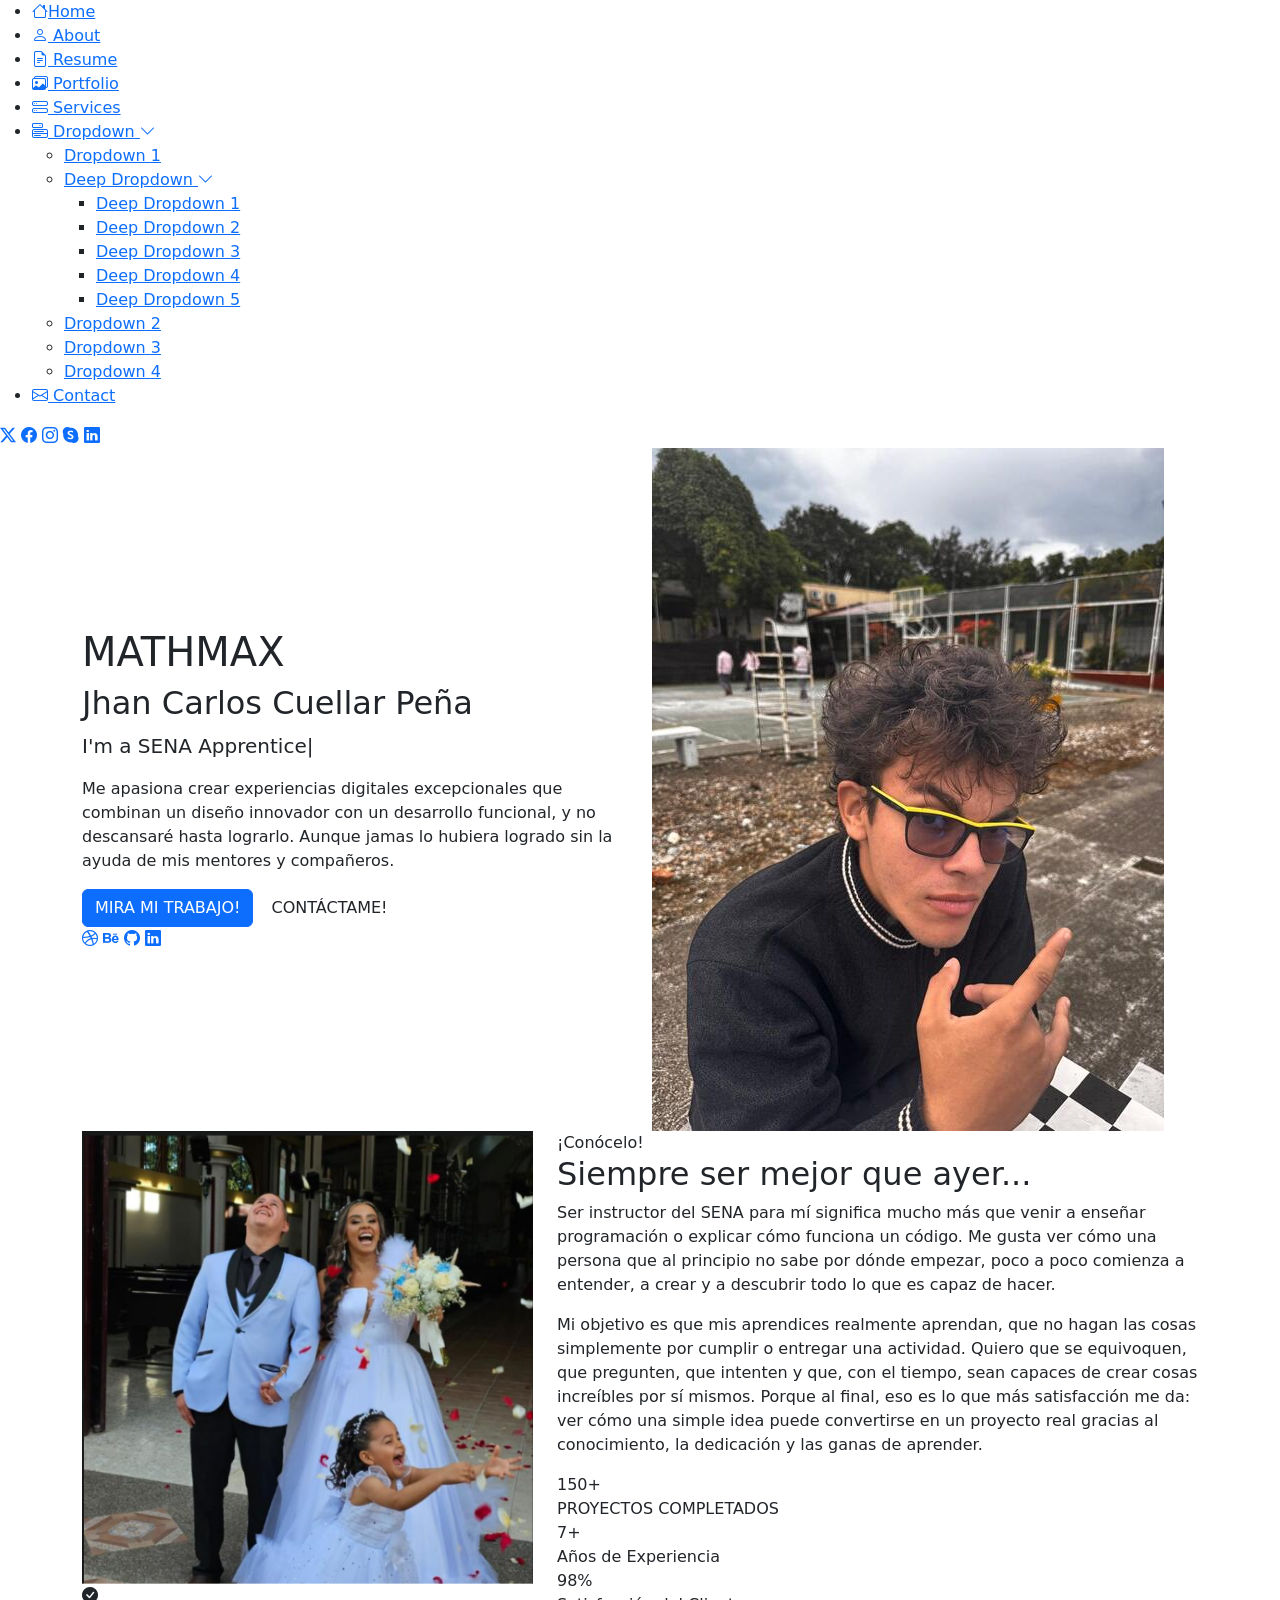
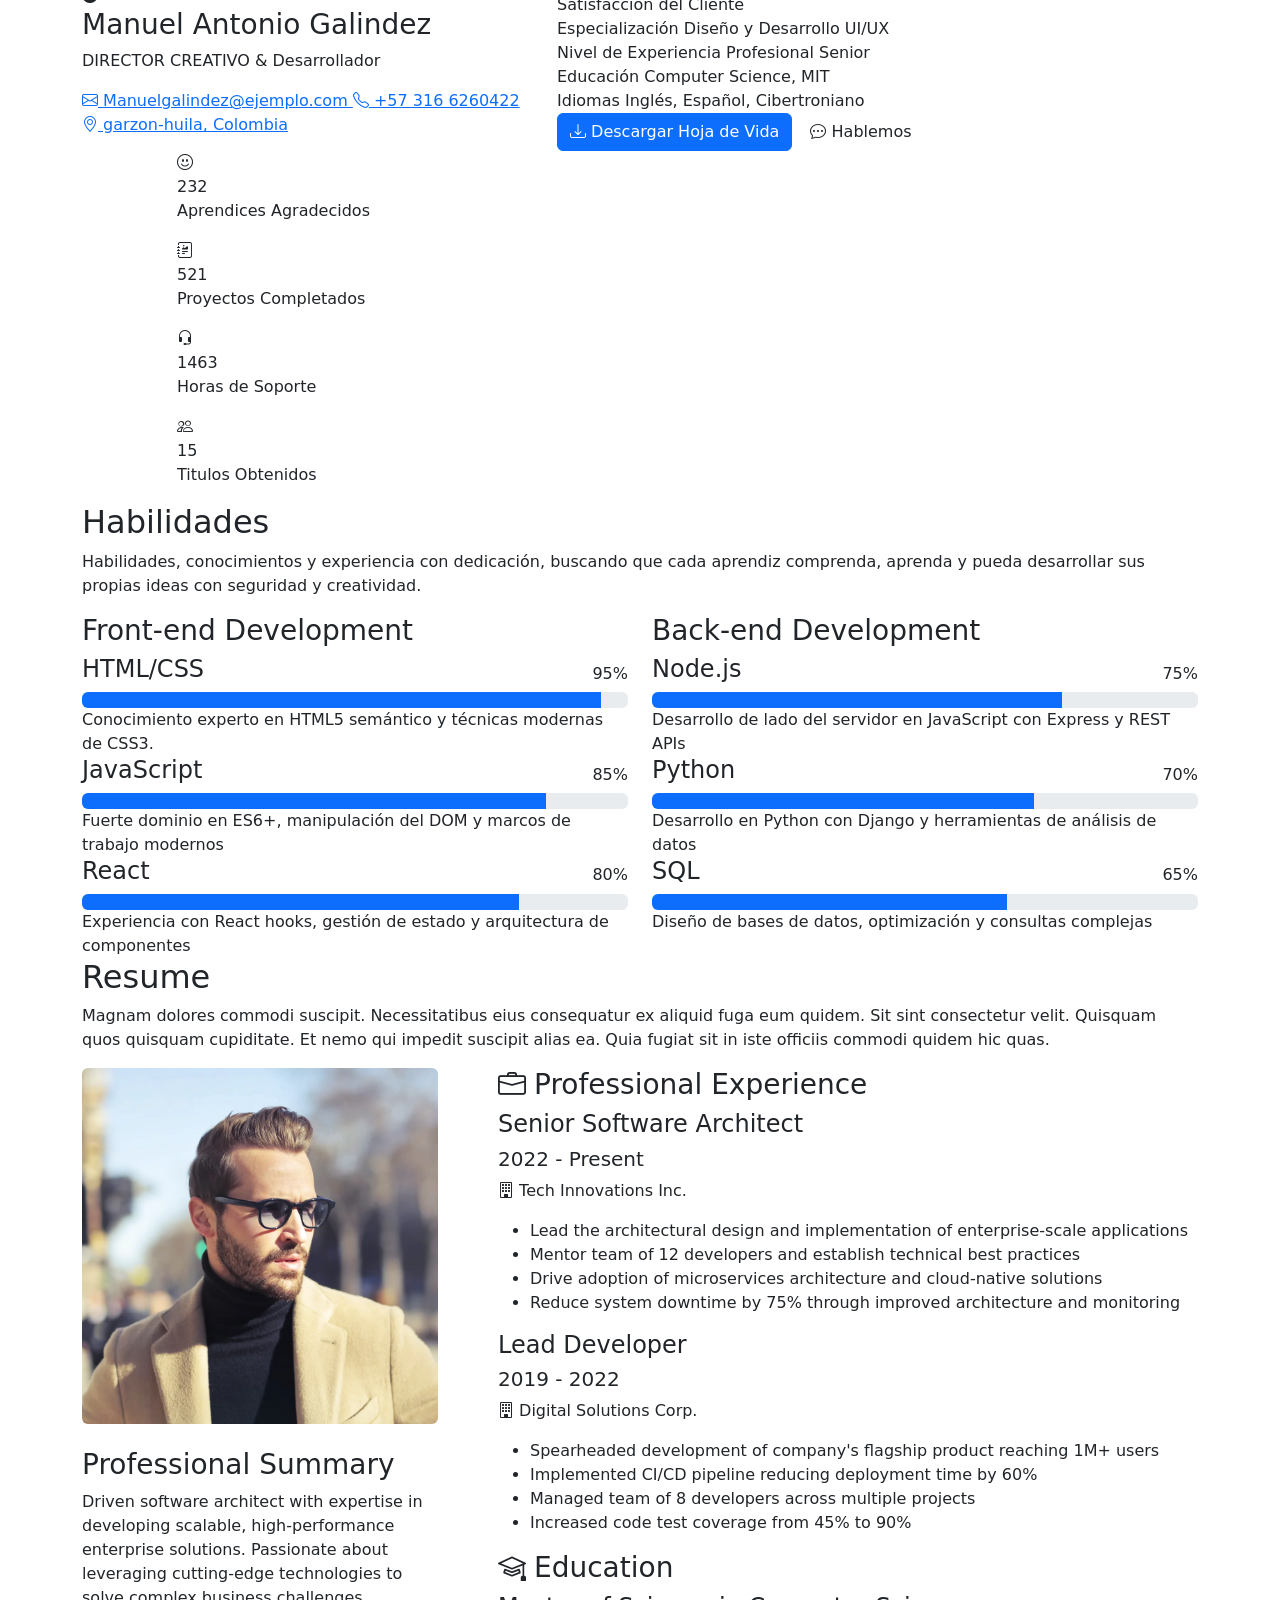
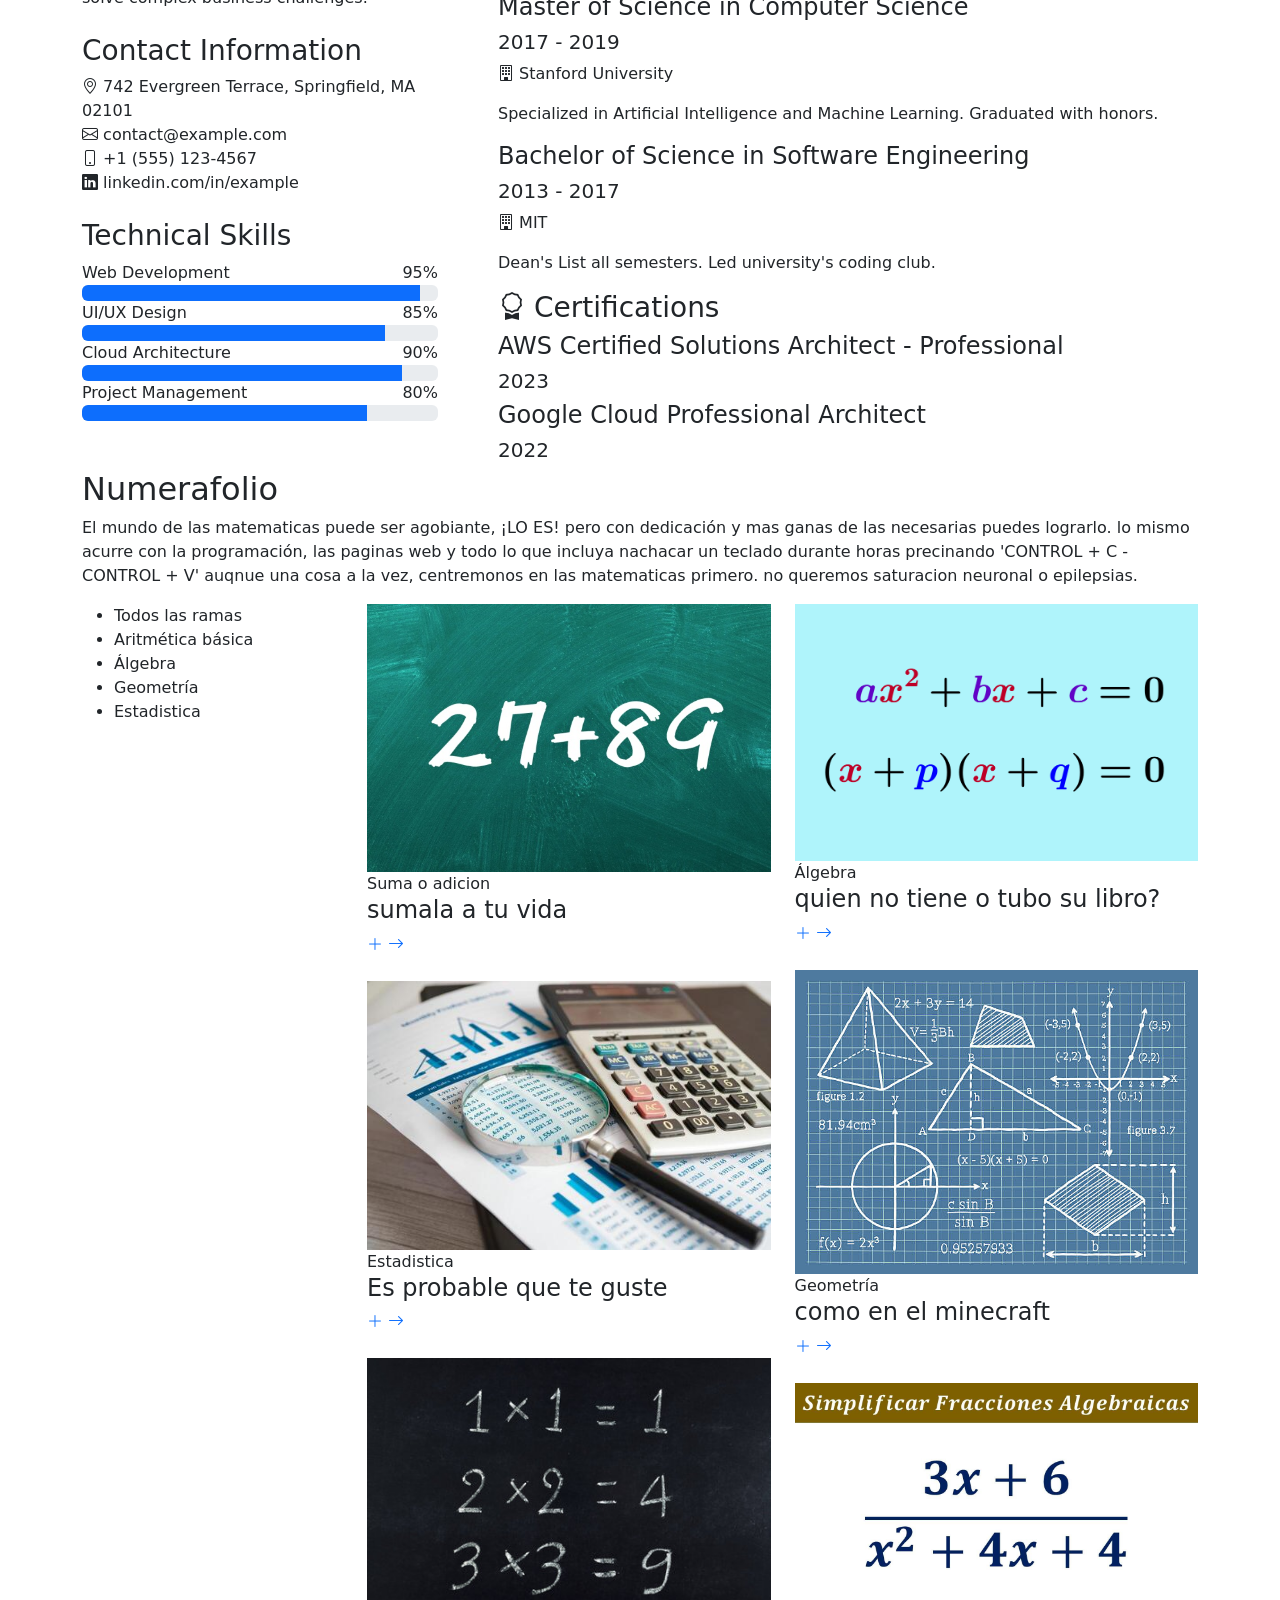
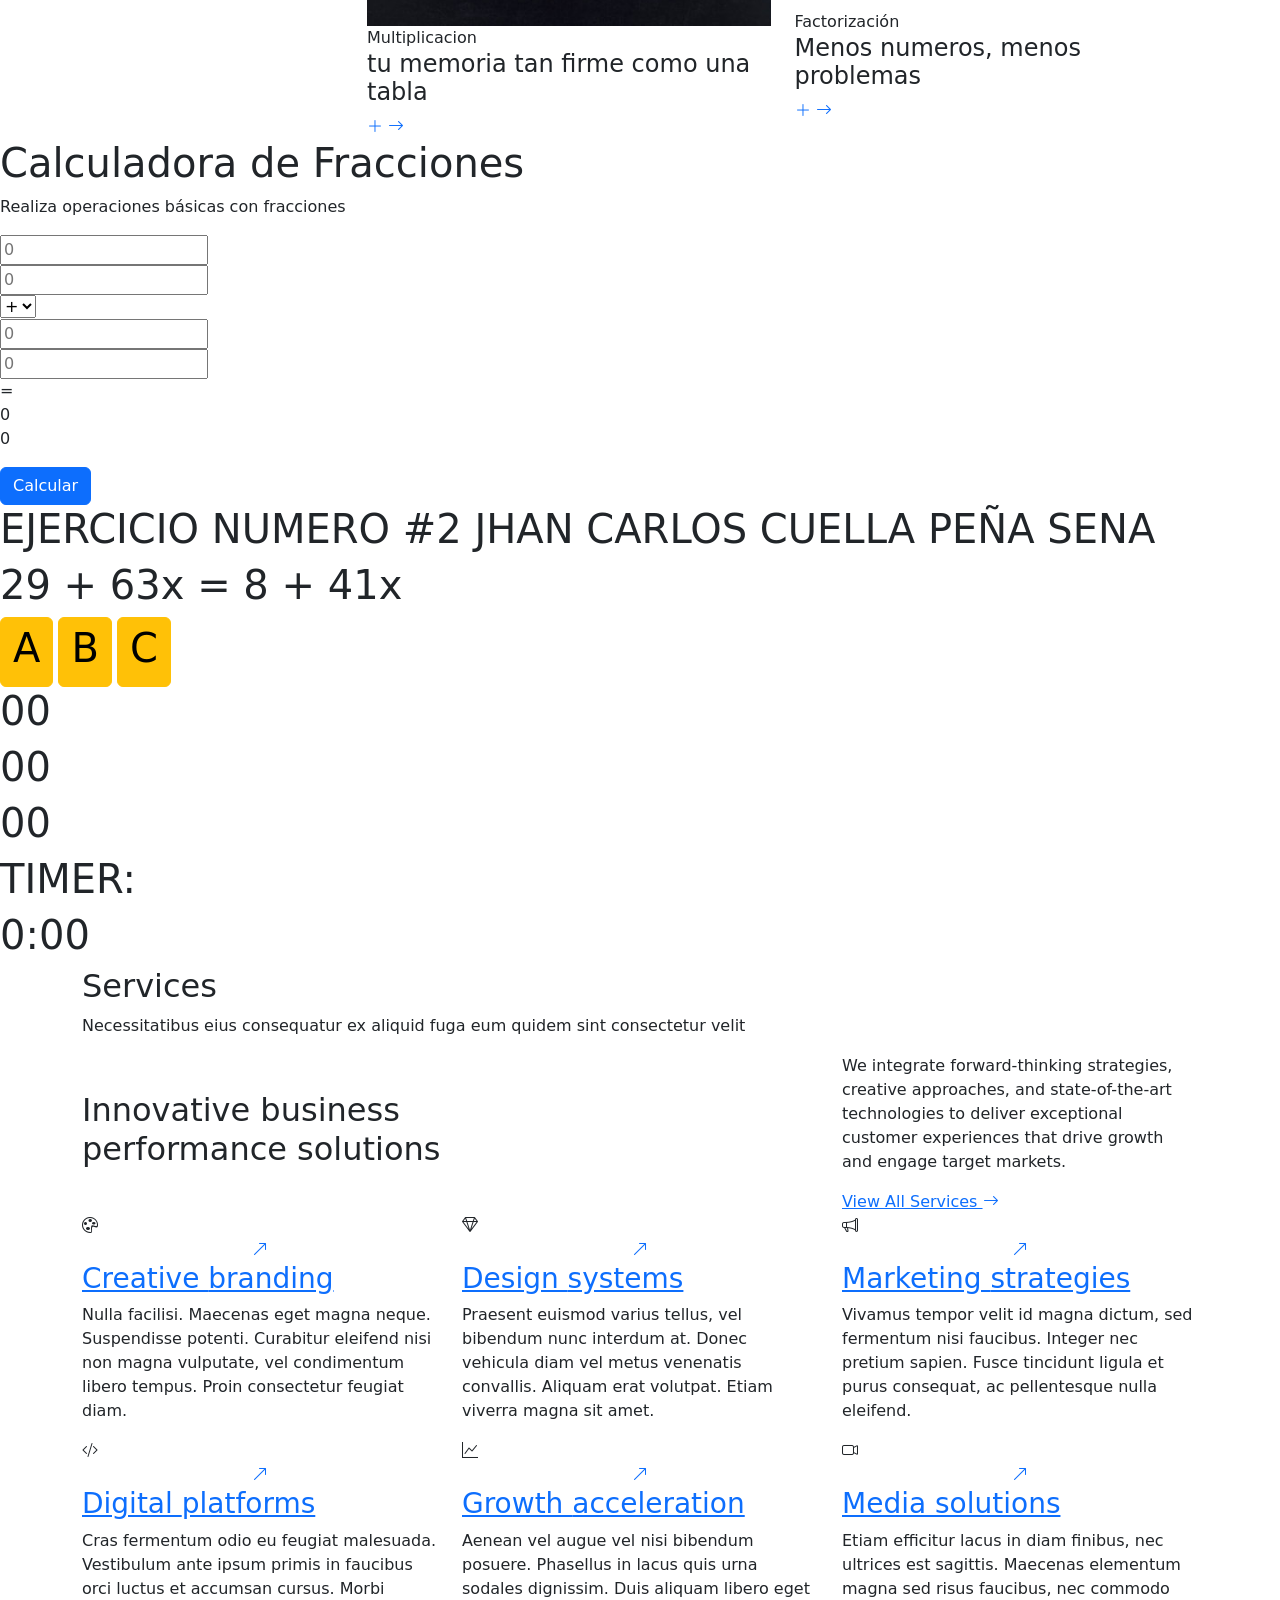
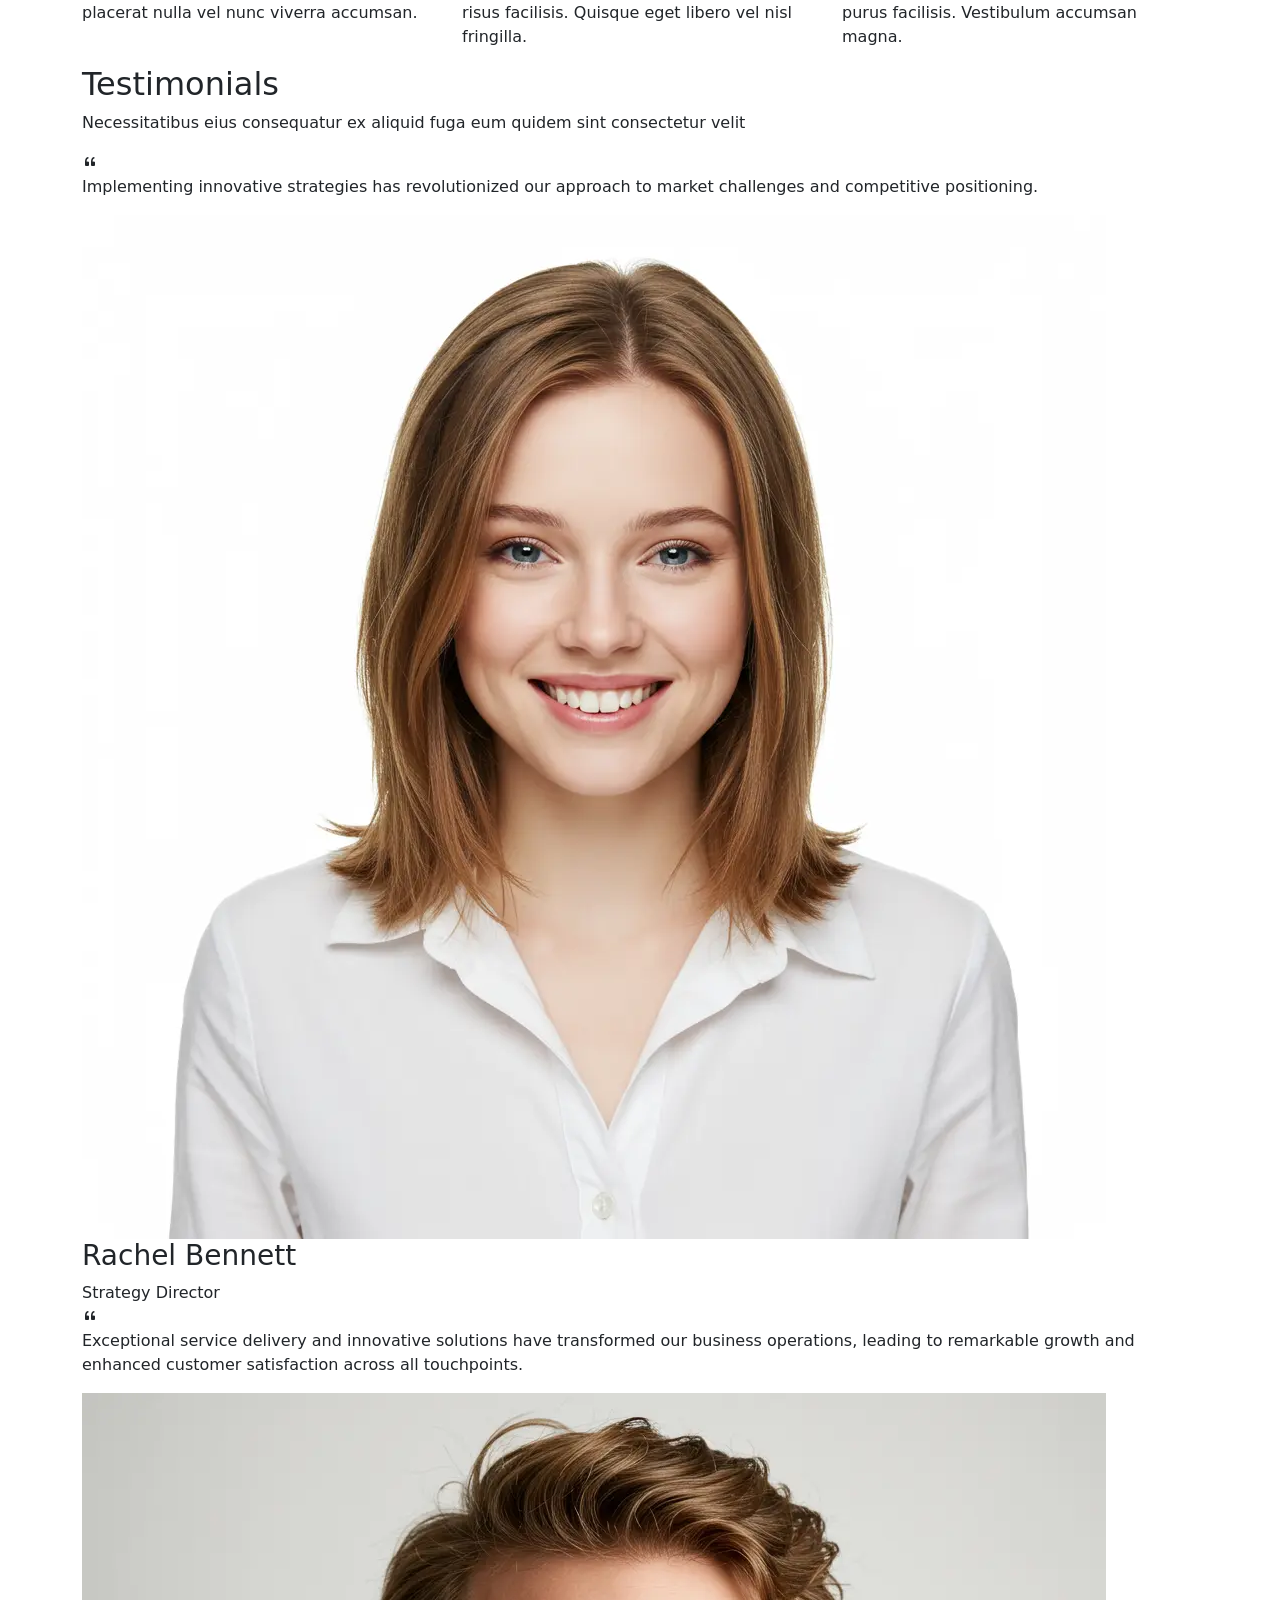
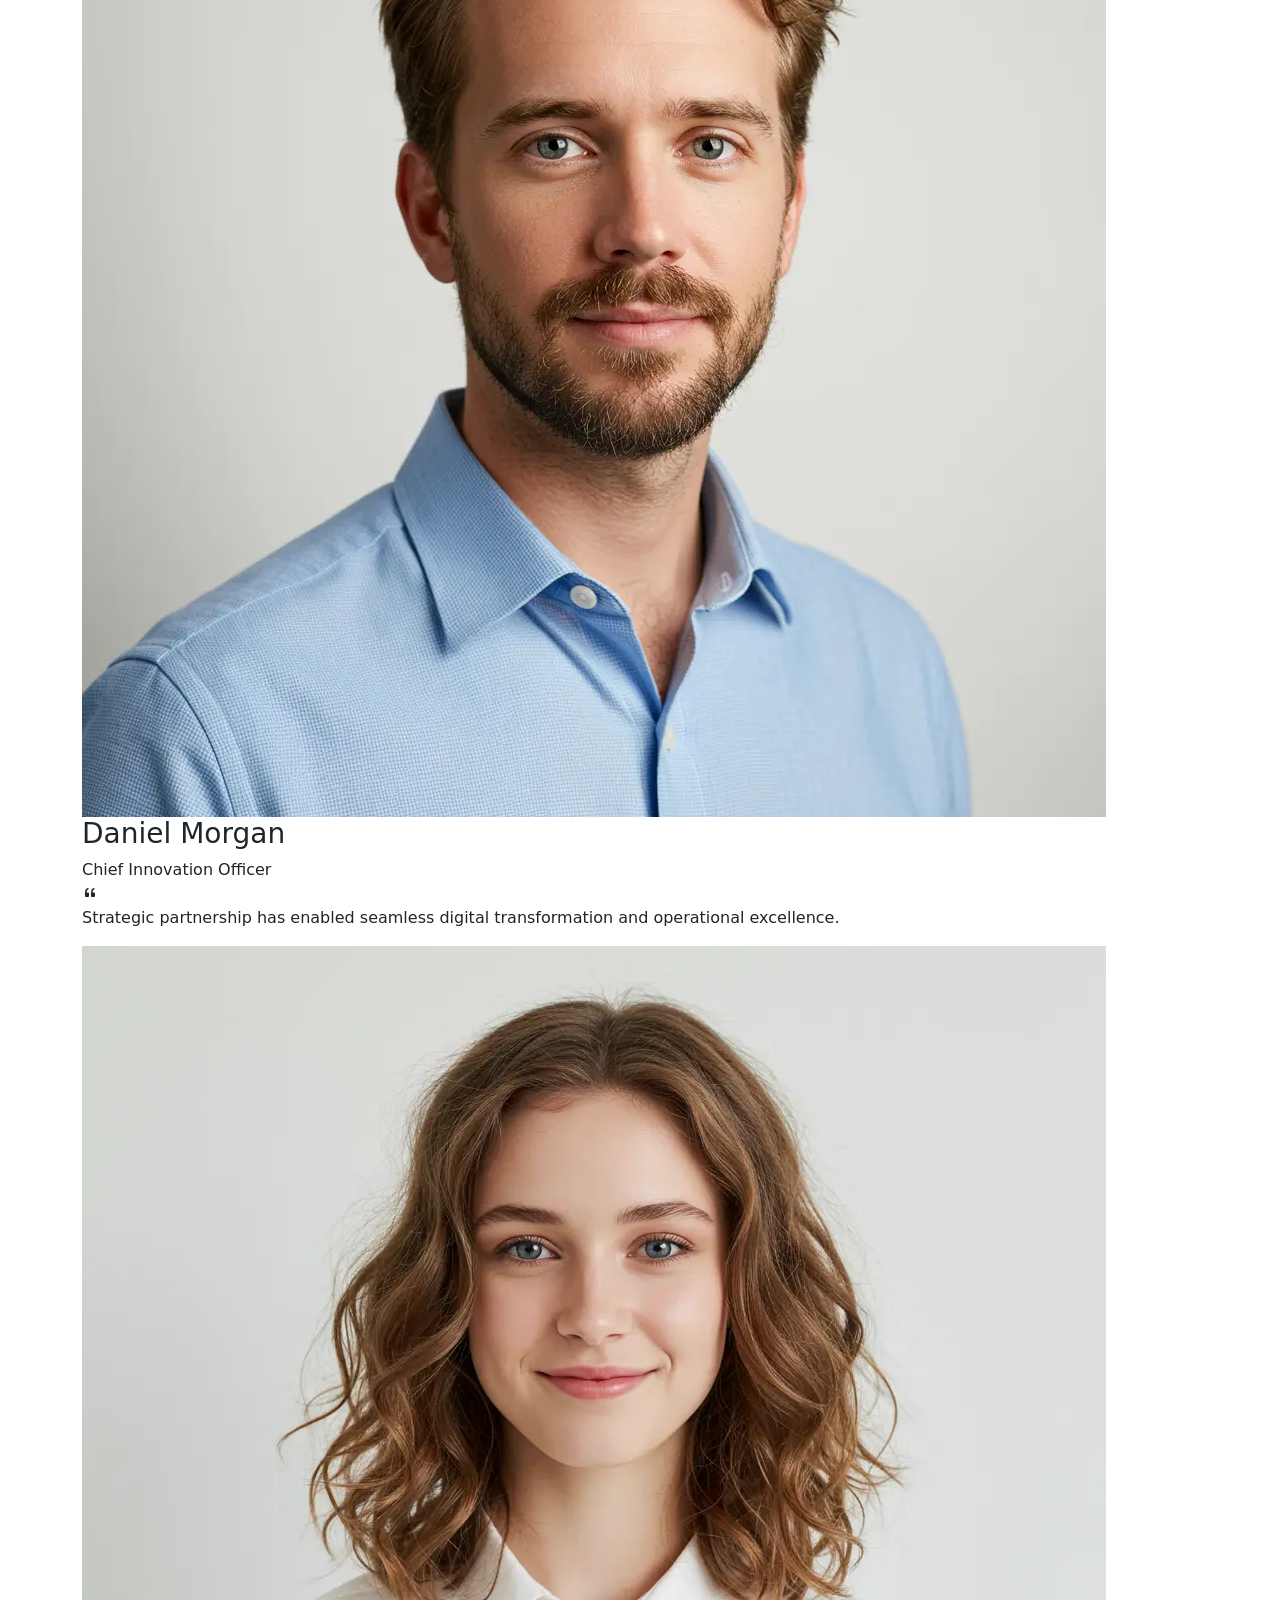
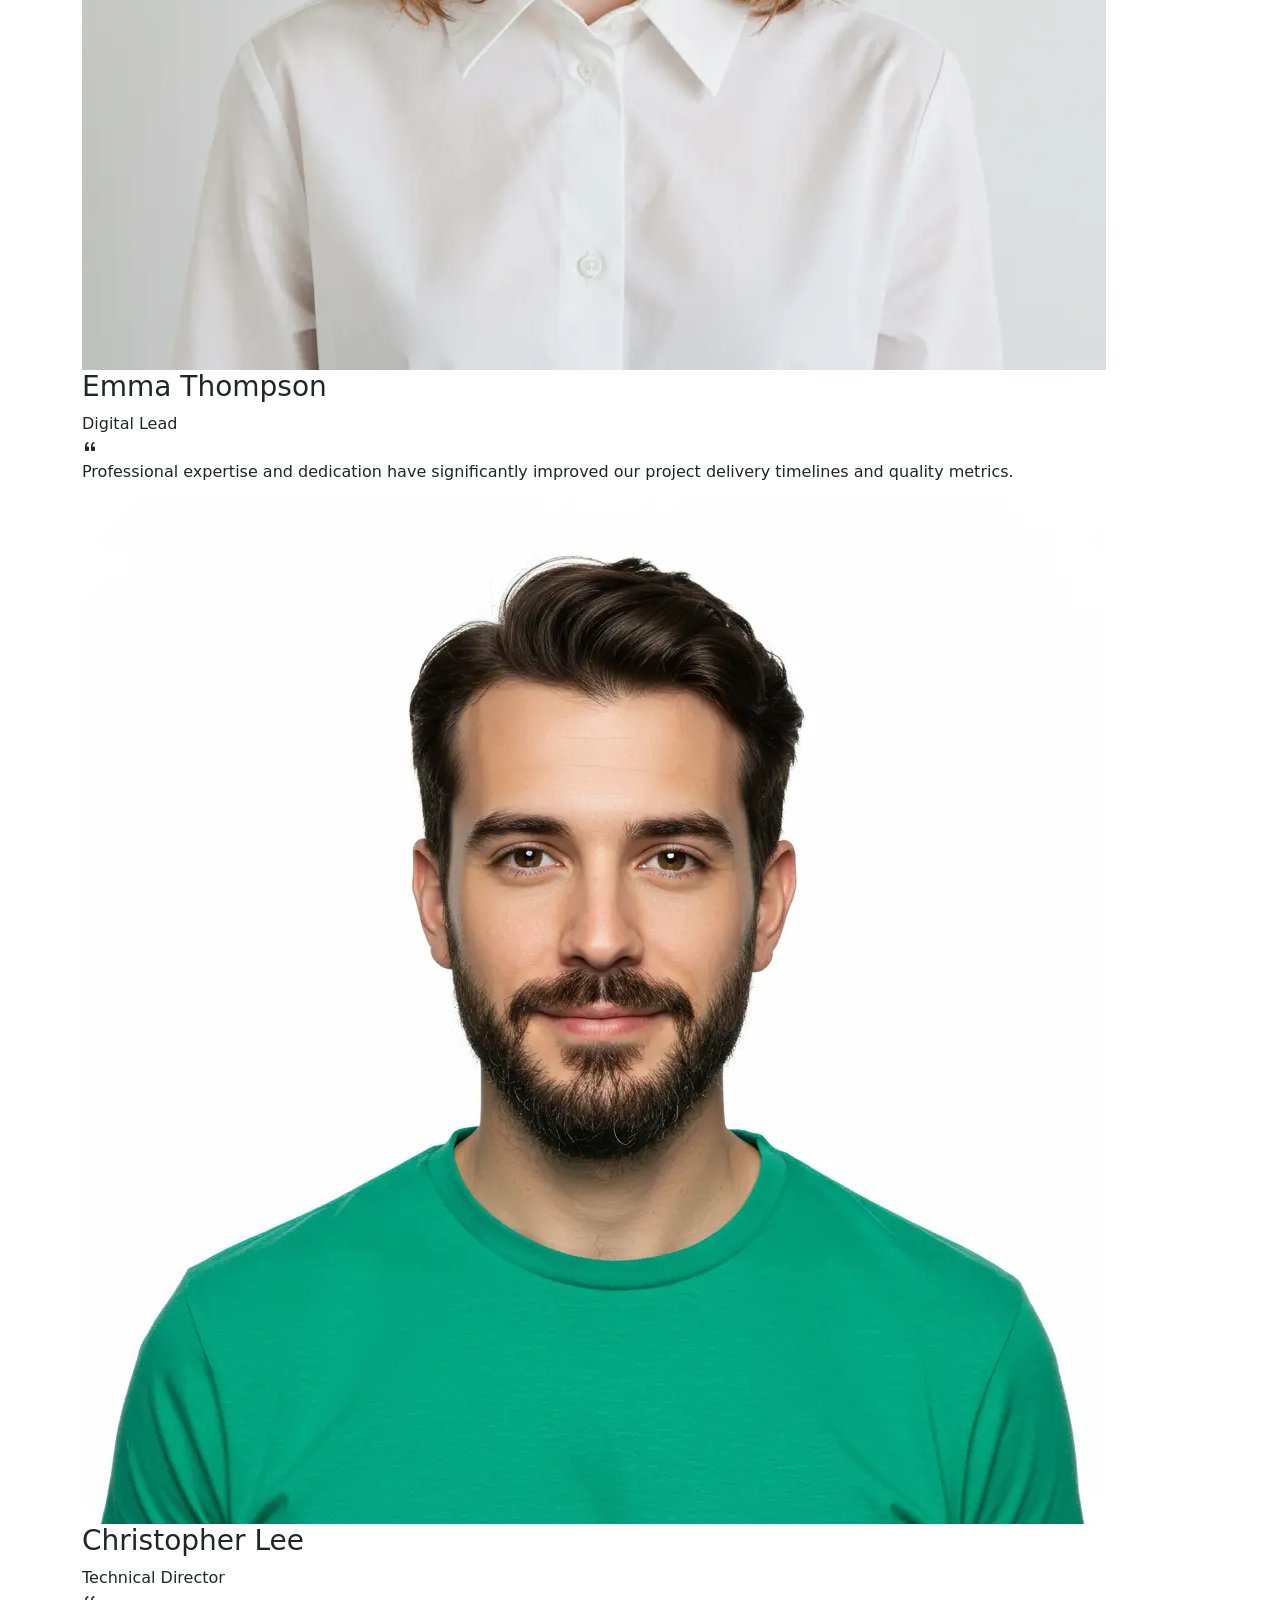
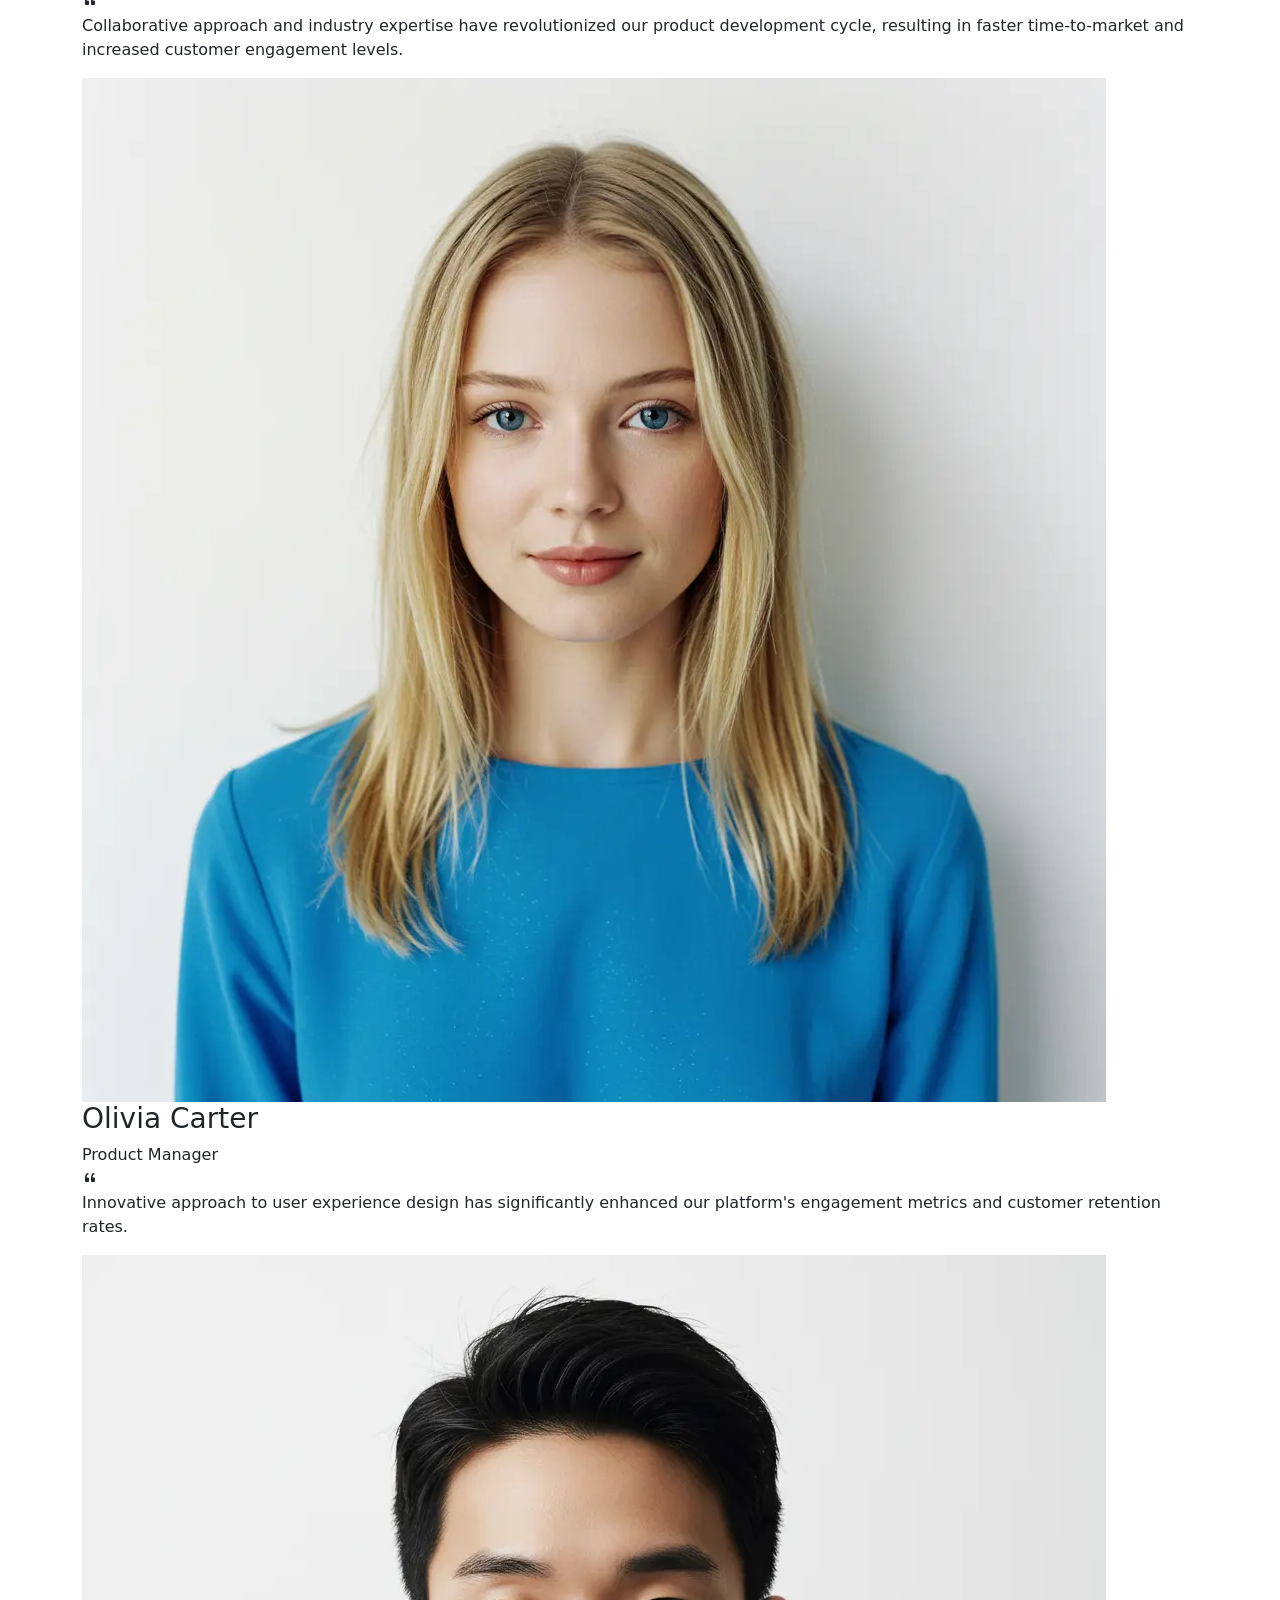
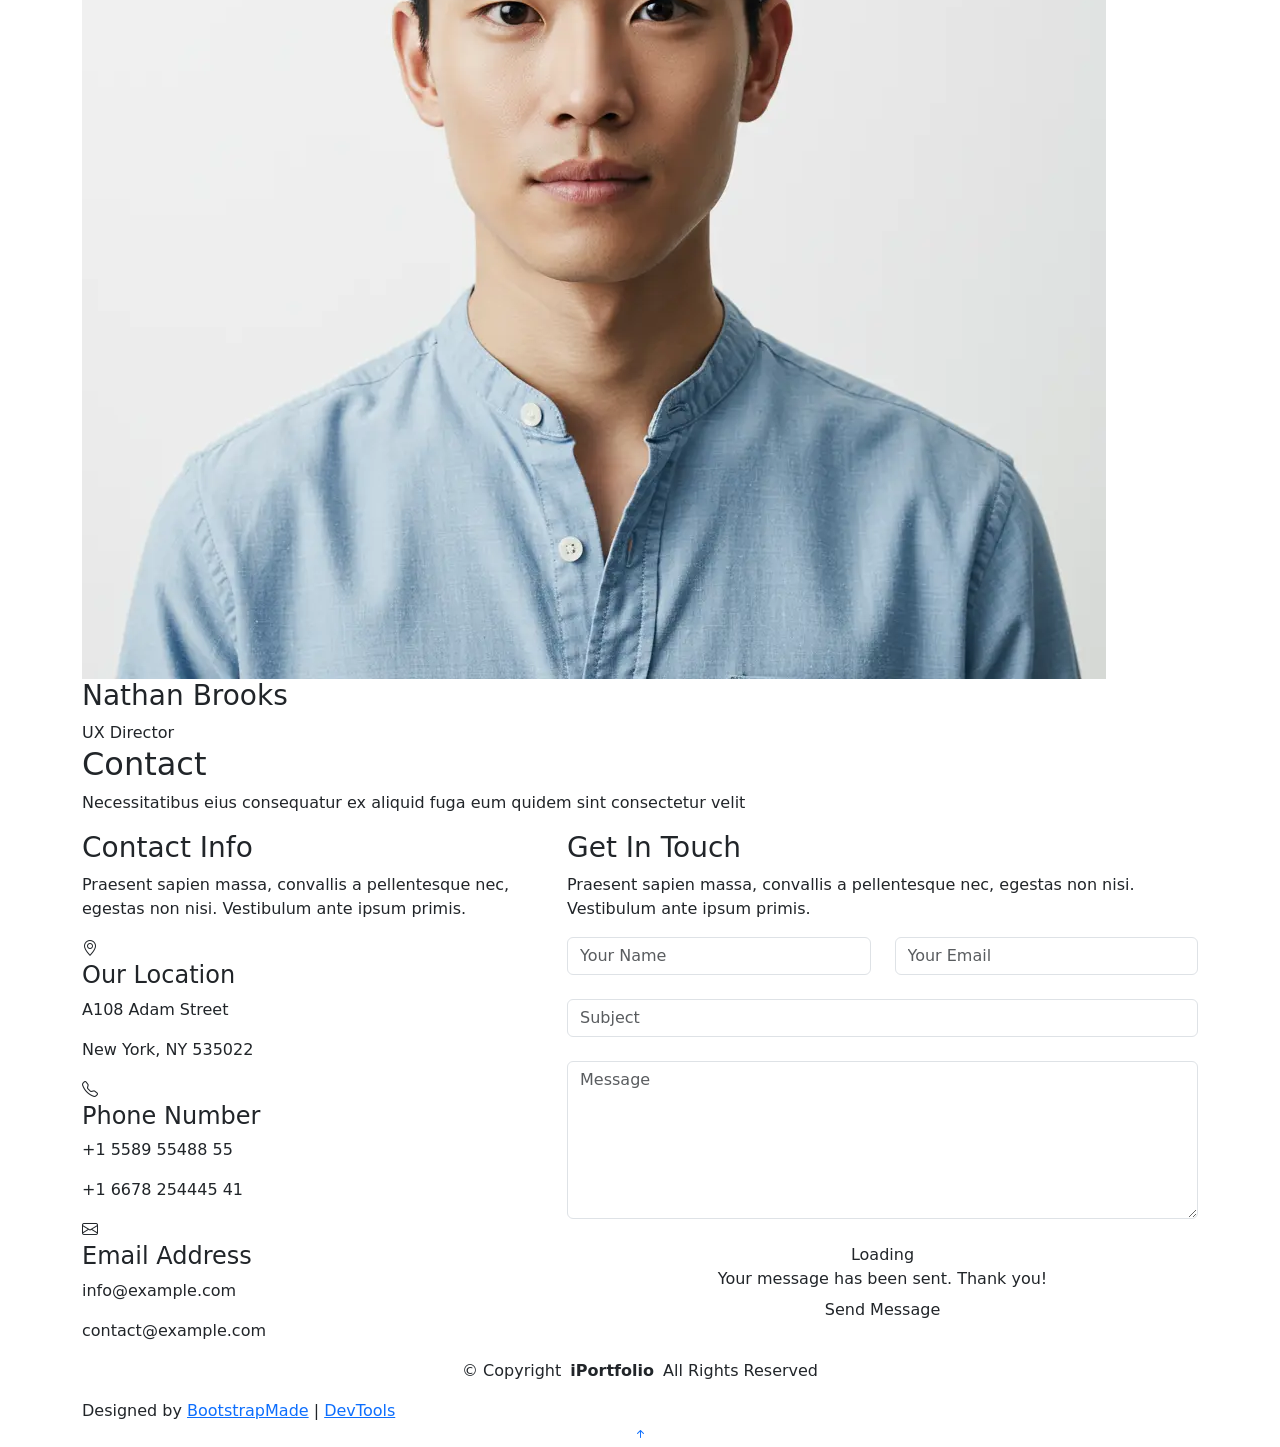
==== SnapFolio/index.html @ 12ef3747 "anexos mat-1 and mat-2" ====
<!DOCTYPE html>
<html lang="en">

<head>
  <meta charset="utf-8">
  <meta content="width=device-width, initial-scale=1.0" name="viewport">
  <title>Index - SnapFolio Bootstrap Template</title>
  <meta name="description" content="">
  <meta name="keywords" content="">

  <!-- Favicons -->
  <link href="assets/img/favicon.png" rel="icon">
  <link href="assets/img/apple-touch-icon.png" rel="apple-touch-icon">

  <!-- Fonts -->
  <link href="https://fonts.googleapis.com" rel="preconnect">
  <link href="https://fonts.gstatic.com" rel="preconnect" crossorigin>
  <link
    href="https://fonts.googleapis.com/css2?family=Roboto:ital,wght@0,100;0,300;0,400;0,500;0,700;0,900;1,100;1,300;1,400;1,500;1,700;1,900&family=Ubuntu:ital,wght@0,300;0,400;0,500;0,700;1,300;1,400;1,500;1,700&family=Nunito:ital,wght@0,200;0,300;0,400;0,500;0,600;0,700;0,800;0,900;1,200;1,300;1,400;1,500;1,600;1,700;1,800;1,900&display=swap"
    rel="stylesheet">

  <!-- Vendor CSS Files -->
  <link href="assets/vendor/bootstrap/css/bootstrap.min.css" rel="stylesheet">
  <link href="assets/vendor/bootstrap-icons/bootstrap-icons.css" rel="stylesheet">
  <link href="assets/vendor/aos/aos.css" rel="stylesheet">
  <link href="assets/vendor/glightbox/css/glightbox.min.css" rel="stylesheet">
  <link href="assets/vendor/swiper/swiper-bundle.min.css" rel="stylesheet">

  <!-- Main CSS File -->
  <link href="assets/css/main.css" rel="stylesheet">

  <!-- =======================================================
  * Template Name: SnapFolio
  * Template URL: https://bootstrapmade.com/snapfolio-bootstrap-portfolio-template/
  * Updated: Jul 21 2025 with Bootstrap v5.3.7
  * Author: BootstrapMade.com
  * License: https://bootstrapmade.com/license/
  ======================================================== -->
</head>

<body class="index-page">

  <header id="header" class="header dark-background d-flex flex-column justify-content-center">
    <i class="header-toggle d-xl-none bi bi-list"></i>

    <div class="header-container d-flex flex-column align-items-start">
      <nav id="navmenu" class="navmenu">
        <ul>
          <li><a href="#hero" class="active"><i class="bi bi-house navicon"></i>Home</a></li>
          <li><a href="#about"><i class="bi bi-person navicon"></i> About</a></li>
          <li><a href="#resume"><i class="bi bi-file-earmark-text navicon"></i> Resume</a></li>
          <li><a href="#portfolio"><i class="bi bi-images navicon"></i> Portfolio</a></li>
          <li><a href="#services"><i class="bi bi-hdd-stack navicon"></i> Services</a></li>
          <li class="dropdown"><a href="#"><i class="bi bi-menu-button navicon"></i> <span>Dropdown</span> <i
                class="bi bi-chevron-down toggle-dropdown"></i></a>
            <ul>
              <li><a href="#">Dropdown 1</a></li>
              <li class="dropdown"><a href="#"><span>Deep Dropdown</span> <i
                    class="bi bi-chevron-down toggle-dropdown"></i></a>
                <ul>
                  <li><a href="#">Deep Dropdown 1</a></li>
                  <li><a href="#">Deep Dropdown 2</a></li>
                  <li><a href="#">Deep Dropdown 3</a></li>
                  <li><a href="#">Deep Dropdown 4</a></li>
                  <li><a href="#">Deep Dropdown 5</a></li>
                </ul>
              </li>
              <li><a href="#">Dropdown 2</a></li>
              <li><a href="#">Dropdown 3</a></li>
              <li><a href="#">Dropdown 4</a></li>
            </ul>
          </li>
          <li><a href="#contact"><i class="bi bi-envelope navicon"></i> Contact</a></li>
        </ul>
      </nav>

      <div class="social-links text-center">
        <a href="#" class="twitter"><i class="bi bi-twitter-x"></i></a>
        <a href="#" class="facebook"><i class="bi bi-facebook"></i></a>
        <a href="#" class="instagram"><i class="bi bi-instagram"></i></a>
        <a href="#" class="google-plus"><i class="bi bi-skype"></i></a>
        <a href="#" class="linkedin"><i class="bi bi-linkedin"></i></a>
      </div>

    </div>

  </header>

  <main class="main">

    <!-- Hero Section -->
    <section id="hero" class="hero section">

      <div class="background-elements">
        <div class="bg-circle circle-1"></div>
        <div class="bg-circle circle-2"></div>
      </div>

      <div class="hero-content">

        <div class="container">
          <div class="row align-items-center">

            <div class="col-lg-6" data-aos="fade-right" data-aos-delay="100">
              <div class="hero-text">
                <h1>MATH<span class="accent-text">MAX</span></h1>
                <h2>Jhan Carlos Cuellar Peña</h2>
                <p class="lead">I'm a <span class="typed" data-typed-items="SENA Apprentice, Junior Developer"></span>
                </p>
                <p class="description">Me apasiona crear experiencias digitales excepcionales que combinan un diseño
                  innovador con un desarrollo funcional, y no descansaré hasta lograrlo. Aunque jamas lo hubiera logrado
                  sin la ayuda de mis mentores y compañeros.</p>

                <div class="hero-actions">
                  <a href="#portfolio" class="btn btn-primary">MIRA MI TRABAJO!</a>
                  <a href="#contact" class="btn btn-outline">CONTÁCTAME!</a>
                </div>

                <div class="social-links">
                  <a href="#"><i class="bi bi-dribbble"></i></a>
                  <a href="#"><i class="bi bi-behance"></i></a>
                  <a href="#"><i class="bi bi-github"></i></a>
                  <a href="#"><i class="bi bi-linkedin"></i></a>
                </div>
              </div>
            </div>

            <div class="col-lg-6" data-aos="fade-left" data-aos-delay="200">
              <div class="hero-visual">
                <div class="profile-container">
                  <div class="profile-background"></div>
                  <img src="assets/img/profile/profile-2.jpeg" alt="Jhan Carlos Cuellar Peña" class="profile-image">
                </div>
              </div>
            </div>

          </div>
        </div>
      </div>

    </section><!-- /Hero Section -->

    <!-- About Section -->
    <section id="about" class="about section">

      <div class="container" data-aos="fade-up" data-aos-delay="100">

        <div class="row">
          <div class="col-lg-5" data-aos="zoom-in" data-aos-delay="200">
            <div class="profile-card">
              <div class="profile-header">
                <div class="profile-image">
                  <img src="assets/img/profile/profile-square-3.png" alt="Profile Image" class="img-fluid">
                </div>
                <div class="profile-badge">
                  <i class="bi bi-check-circle-fill"></i>
                </div>
              </div>

              <div class="profile-content">
                <h3>Manuel Antonio Galindez </h3>
                <p class="profession">DIRECTOR CREATIVO &amp; Desarrollador</p>

                <div class="contact-links">
                  <a href="mailto:marcus@example.com" class="contact-item">
                    <i class="bi bi-envelope"></i>
                    Manuelgalindez@ejemplo.com
                  </a>
                  <a href="tel:+15551234567" class="contact-item">
                    <i class="bi bi-telephone"></i>
                    +57 316 6260422
                  </a>
                  <a href="#" class="contact-item">
                    <i class="bi bi-geo-alt"></i>
                    garzon-huila, Colombia
                  </a>
                </div>
              </div>
            </div>
          </div>

          <div class="col-lg-7" data-aos="fade-left" data-aos-delay="300">
            <div class="about-content">
              <div class="section-header">
                <span class="badge-text">¡Conócelo!</span>
                <h2>Siempre ser mejor que ayer...</h2>
              </div>

              <div class="description">
                <p>Ser instructor del SENA para mí significa mucho más que venir a enseñar programación o explicar cómo
                  funciona un código. Me gusta ver cómo una persona que al principio no sabe por dónde empezar, poco a
                  poco comienza a entender, a crear y a descubrir todo lo que es capaz de hacer.</p>

                <p>Mi objetivo es que mis aprendices realmente aprendan, que no hagan las cosas simplemente por cumplir
                  o entregar una actividad. Quiero que se equivoquen, que pregunten, que intenten y que, con el tiempo,
                  sean capaces de crear cosas increíbles por sí mismos. Porque al final, eso es lo que más satisfacción
                  me da: ver cómo una simple idea puede convertirse en un proyecto real gracias al conocimiento, la
                  dedicación y las ganas de aprender.</p>
              </div>

              <div class="stats-grid">
                <div class="stat-item">
                  <div class="stat-number">150+</div>
                  <div class="stat-label">PROYECTOS COMPLETADOS</div>
                </div>
                <div class="stat-item">
                  <div class="stat-number">7+</div>
                  <div class="stat-label">Años de Experiencia</div>
                </div>
                <div class="stat-item">
                  <div class="stat-number">98%</div>
                  <div class="stat-label">Satisfacción del Cliente</div>
                </div>
              </div>

              <div class="details-grid">
                <div class="detail-row">
                  <div class="detail-item">
                    <span class="detail-label">Especialización</span>
                    <span class="detail-value">Diseño y Desarrollo UI/UX</span>
                  </div>
                  <div class="detail-item">
                    <span class="detail-label">Nivel de Experiencia</span>
                    <span class="detail-value">Profesional Senior</span>
                  </div>
                </div>
                <div class="detail-row">
                  <div class="detail-item">
                    <span class="detail-label">Educación</span>
                    <span class="detail-value">Computer Science, MIT</span>
                  </div>
                  <div class="detail-item">
                    <span class="detail-label">Idiomas</span>
                    <span class="detail-value">Inglés, Español, Cibertroniano</span>
                  </div>
                </div>
              </div>

              <div class="cta-section">
                <a href="#" class="btn btn-primary">
                  <i class="bi bi-download"></i>
                  Descargar Hoja de Vida
                </a>
                <a href="#" class="btn btn-outline">
                  <i class="bi bi-chat-dots"></i>
                  Hablemos
                </a>
              </div>
            </div>
          </div>
        </div>

      </div>

    </section><!-- /About Section -->

    <!-- Stats Section -->
    <section id="stats" class="stats section light-background">

      <div class="container" data-aos="fade-up" data-aos-delay="100">

        <div class="row justify-content-center">
          <div class="col-lg-10">
            <div class="stats-wrapper">
              <div class="stats-item" data-aos="zoom-in" data-aos-delay="150">
                <div class="icon-wrapper">
                  <i class="bi bi-emoji-smile"></i>
                </div>
                <span data-purecounter-start="0" data-purecounter-end="232" data-purecounter-duration="1"
                  class="purecounter"></span>
                <p>Aprendices Agradecidos</p>
              </div><!-- End Stats Item -->

              <div class="stats-item" data-aos="zoom-in" data-aos-delay="200">
                <div class="icon-wrapper">
                  <i class="bi bi-journal-richtext"></i>
                </div>
                <span data-purecounter-start="0" data-purecounter-end="521" data-purecounter-duration="1"
                  class="purecounter"></span>
                <p>Proyectos Completados</p>
              </div><!-- End Stats Item -->

              <div class="stats-item" data-aos="zoom-in" data-aos-delay="250">
                <div class="icon-wrapper">
                  <i class="bi bi-headset"></i>
                </div>
                <span data-purecounter-start="0" data-purecounter-end="1463" data-purecounter-duration="1"
                  class="purecounter"></span>
                <p>Horas de Soporte</p>
              </div><!-- End Stats Item -->

              <div class="stats-item" data-aos="zoom-in" data-aos-delay="300">
                <div class="icon-wrapper">
                  <i class="bi bi-people"></i>
                </div>
                <span data-purecounter-start="0" data-purecounter-end="15" data-purecounter-duration="1"
                  class="purecounter"></span>
                <p>Titulos Obtenidos</p>
              </div><!-- End Stats Item -->
            </div>
          </div>
        </div>

      </div>

    </section><!-- /Stats Section -->

    <!-- Skills Section -->
    <section id="skills" class="skills section">

      <!-- Section Title -->
      <div class="container section-title" data-aos="fade-up">
        <h2>Habilidades</h2>
        <p>Habilidades, conocimientos y experiencia con dedicación, buscando que cada aprendiz comprenda, aprenda y
          pueda desarrollar sus propias ideas con seguridad y creatividad.
        </p>
      </div><!-- End Section Title -->

      <div class="container" data-aos="fade-up" data-aos-delay="100">

        <div class="row">
          <div class="col-lg-6">
            <div class="skills-category" data-aos="fade-up" data-aos-delay="200">
              <h3>Front-end Development</h3>
              <div class="skills-animation">
                <div class="skill-item">
                  <div class="d-flex justify-content-between align-items-center">
                    <h4>HTML/CSS</h4>
                    <span class="skill-percentage">95%</span>
                  </div>
                  <div class="progress">
                    <div class="progress-bar" role="progressbar" aria-valuenow="95" aria-valuemin="0"
                      aria-valuemax="100"></div>
                  </div>
                  <div class="skill-tooltip">Conocimiento experto en HTML5 semántico y técnicas modernas de CSS3.</div>
                </div>

                <div class="skill-item">
                  <div class="d-flex justify-content-between align-items-center">
                    <h4>JavaScript</h4>
                    <span class="skill-percentage">85%</span>
                  </div>
                  <div class="progress">
                    <div class="progress-bar" role="progressbar" aria-valuenow="85" aria-valuemin="0"
                      aria-valuemax="100"></div>
                  </div>
                  <div class="skill-tooltip">Fuerte dominio en ES6+, manipulación del DOM y marcos de trabajo modernos
                  </div>
                </div>

                <div class="skill-item">
                  <div class="d-flex justify-content-between align-items-center">
                    <h4>React</h4>
                    <span class="skill-percentage">80%</span>
                  </div>
                  <div class="progress">
                    <div class="progress-bar" role="progressbar" aria-valuenow="80" aria-valuemin="0"
                      aria-valuemax="100"></div>
                  </div>
                  <div class="skill-tooltip">Experiencia con React hooks, gestión de estado y arquitectura de
                    componentes</div>
                </div>
              </div>
            </div><!-- End Frontend Skills -->
          </div>

          <div class="col-lg-6">
            <div class="skills-category" data-aos="fade-up" data-aos-delay="300">
              <h3>Back-end Development</h3>
              <div class="skills-animation">
                <div class="skill-item">
                  <div class="d-flex justify-content-between align-items-center">
                    <h4>Node.js</h4>
                    <span class="skill-percentage">75%</span>
                  </div>
                  <div class="progress">
                    <div class="progress-bar" role="progressbar" aria-valuenow="75" aria-valuemin="0"
                      aria-valuemax="100"></div>
                  </div>
                  <div class="skill-tooltip">Desarrollo de lado del servidor en JavaScript con Express y REST APIs</div>
                </div>

                <div class="skill-item">
                  <div class="d-flex justify-content-between align-items-center">
                    <h4>Python</h4>
                    <span class="skill-percentage">70%</span>
                  </div>
                  <div class="progress">
                    <div class="progress-bar" role="progressbar" aria-valuenow="70" aria-valuemin="0"
                      aria-valuemax="100"></div>
                  </div>
                  <div class="skill-tooltip">Desarrollo en Python con Django y herramientas de análisis de datos</div>
                </div>

                <div class="skill-item">
                  <div class="d-flex justify-content-between align-items-center">
                    <h4>SQL</h4>
                    <span class="skill-percentage">65%</span>
                  </div>
                  <div class="progress">
                    <div class="progress-bar" role="progressbar" aria-valuenow="65" aria-valuemin="0"
                      aria-valuemax="100"></div>
                  </div>
                  <div class="skill-tooltip">Diseño de bases de datos, optimización y consultas complejas</div>
                </div>
              </div>
            </div><!-- End Backend Skills -->
          </div>
        </div>

      </div>

    </section><!-- /Skills Section -->

    <!-- Resume Section -->
    <section id="resume" class="resume section">

      <!-- Section Title -->
      <div class="container section-title" data-aos="fade-up">
        <h2>Resume</h2>
        <p>Magnam dolores commodi suscipit. Necessitatibus eius consequatur ex aliquid fuga eum quidem. Sit sint
          consectetur velit. Quisquam quos quisquam cupiditate. Et nemo qui impedit suscipit alias ea. Quia fugiat sit
          in iste officiis commodi quidem hic quas.</p>
      </div><!-- End Section Title -->

      <div class="container" data-aos="fade-up" data-aos-delay="100">

        <div class="row gy-4">
          <!-- Left column with summary and contact -->
          <div class="col-lg-4">
            <div class="resume-side" data-aos="fade-right" data-aos-delay="100">
              <div class="profile-img mb-4">
                <img src="assets/img/profile/profile-square-2.webp" alt="Profile" class="img-fluid rounded">
              </div>

              <h3>Professional Summary</h3>
              <p>Driven software architect with expertise in developing scalable, high-performance enterprise solutions.
                Passionate about leveraging cutting-edge technologies to solve complex business challenges.</p>

              <h3 class="mt-4">Contact Information</h3>
              <ul class="contact-info list-unstyled">
                <li><i class="bi bi-geo-alt"></i> 742 Evergreen Terrace, Springfield, MA 02101</li>
                <li><i class="bi bi-envelope"></i> contact@example.com</li>
                <li><i class="bi bi-phone"></i> +1 (555) 123-4567</li>
                <li><i class="bi bi-linkedin"></i> linkedin.com/in/example</li>
              </ul>

              <div class="skills-animation mt-4">
                <h3>Technical Skills</h3>
                <div class="skill-item">
                  <div class="d-flex justify-content-between">
                    <span>Web Development</span>
                    <span>95%</span>
                  </div>
                  <div class="progress">
                    <div class="progress-bar" role="progressbar" aria-valuenow="95" aria-valuemin="0"
                      aria-valuemax="100"></div>
                  </div>
                </div>

                <div class="skill-item">
                  <div class="d-flex justify-content-between">
                    <span>UI/UX Design</span>
                    <span>85%</span>
                  </div>
                  <div class="progress">
                    <div class="progress-bar" role="progressbar" aria-valuenow="85" aria-valuemin="0"
                      aria-valuemax="100"></div>
                  </div>
                </div>

                <div class="skill-item">
                  <div class="d-flex justify-content-between">
                    <span>Cloud Architecture</span>
                    <span>90%</span>
                  </div>
                  <div class="progress">
                    <div class="progress-bar" role="progressbar" aria-valuenow="90" aria-valuemin="0"
                      aria-valuemax="100"></div>
                  </div>
                </div>

                <div class="skill-item">
                  <div class="d-flex justify-content-between">
                    <span>Project Management</span>
                    <span>80%</span>
                  </div>
                  <div class="progress">
                    <div class="progress-bar" role="progressbar" aria-valuenow="80" aria-valuemin="0"
                      aria-valuemax="100"></div>
                  </div>
                </div>
              </div>
            </div>
          </div>

          <!-- Right column with experience and education -->
          <div class="col-lg-8 ps-4 ps-lg-5">
            <!-- Experience Section -->
            <div class="resume-section" data-aos="fade-up">
              <h3><i class="bi bi-briefcase me-2"></i>Professional Experience</h3>

              <div class="resume-item">
                <h4>Senior Software Architect</h4>
                <h5>2022 - Present</h5>
                <p class="company"><i class="bi bi-building"></i> Tech Innovations Inc.</p>
                <ul>
                  <li>Lead the architectural design and implementation of enterprise-scale applications</li>
                  <li>Mentor team of 12 developers and establish technical best practices</li>
                  <li>Drive adoption of microservices architecture and cloud-native solutions</li>
                  <li>Reduce system downtime by 75% through improved architecture and monitoring</li>
                </ul>
              </div>

              <div class="resume-item">
                <h4>Lead Developer</h4>
                <h5>2019 - 2022</h5>
                <p class="company"><i class="bi bi-building"></i> Digital Solutions Corp.</p>
                <ul>
                  <li>Spearheaded development of company's flagship product reaching 1M+ users</li>
                  <li>Implemented CI/CD pipeline reducing deployment time by 60%</li>
                  <li>Managed team of 8 developers across multiple projects</li>
                  <li>Increased code test coverage from 45% to 90%</li>
                </ul>
              </div>
            </div>

            <!-- Education Section -->
            <div class="resume-section" data-aos="fade-up" data-aos-delay="100">
              <h3><i class="bi bi-mortarboard me-2"></i>Education</h3>

              <div class="resume-item">
                <h4>Master of Science in Computer Science</h4>
                <h5>2017 - 2019</h5>
                <p class="company"><i class="bi bi-building"></i> Stanford University</p>
                <p>Specialized in Artificial Intelligence and Machine Learning. Graduated with honors.</p>
              </div>

              <div class="resume-item">
                <h4>Bachelor of Science in Software Engineering</h4>
                <h5>2013 - 2017</h5>
                <p class="company"><i class="bi bi-building"></i> MIT</p>
                <p>Dean's List all semesters. Led university's coding club.</p>
              </div>
            </div>

            <!-- Certifications Section -->
            <div class="resume-section" data-aos="fade-up" data-aos-delay="200">
              <h3><i class="bi bi-award me-2"></i>Certifications</h3>

              <div class="resume-item">
                <h4>AWS Certified Solutions Architect - Professional</h4>
                <h5>2023</h5>
              </div>

              <div class="resume-item">
                <h4>Google Cloud Professional Architect</h4>
                <h5>2022</h5>
              </div>
            </div>
          </div>
        </div>

      </div>

    </section><!-- /Resume Section -->

    <!-- Portfolio Section -->
    <section id="portfolio" class="portfolio section">

      <!-- Section Title -->
      <div class="container section-title" data-aos="fade-up">
        <h2>Numerafolio</h2>
        <p>El mundo de las matematicas puede ser agobiante, ¡LO ES! pero con dedicación y mas ganas de las necesarias
          puedes lograrlo. lo mismo acurre con la programación, las paginas web y todo lo que incluya nachacar un
          teclado durante horas precinando 'CONTROL + C - CONTROL + V' auqnue una cosa a la vez, centremonos en las
          matematicas primero. no queremos saturacion neuronal o epilepsias.</p>
      </div><!-- End Section Title -->

      <div class="container" data-aos="fade-up" data-aos-delay="100">

        <div class="isotope-layout" data-default-filter="*" data-layout="masonry" data-sort="original-order">

          <div class="row">
            <div class="col-lg-3 filter-sidebar">
              <div class="filters-wrapper" data-aos="fade-right" data-aos-delay="150">
                <ul class="portfolio-filters isotope-filters">
                  <li data-filter="*" class="filter-active">Todos las ramas</li>
                  <li data-filter=".filter-photography">Aritmética básica</li>
                  <li data-filter=".filter-design">Álgebra</li>
                  <li data-filter=".filter-automotive">Geometría</li>
                  <li data-filter=".filter-nature">Estadistica</li>
                </ul>
              </div>
            </div>

            <div class="col-lg-9">
              <div class="row gy-4 portfolio-container isotope-container" data-aos="fade-up" data-aos-delay="200">

                <div class="col-lg-6 col-md-6 portfolio-item isotope-item filter-photography">
                  <div class="portfolio-wrap">
                    <img src="assets/img/portfolio/portfolio-portrait-1.jpg" class="img-fluid" alt="Portfolio Image"
                      loading="lazy">
                    <div class="portfolio-info">
                      <div class="content">
                        <span class="category">Suma o adicion</span>
                        <h4>sumala a tu vida</h4>
                        <div class="portfolio-links">
                          <a href="assets/img/portfolio/portfolio-portrait-1.jpg" class="glightbox"
                            title="Capturing Moments"><i class="bi bi-plus-lg"></i></a>
                          <a href="portfolio-details.html" title="More Details"><i class="bi bi-arrow-right"></i></a>
                        </div>
                      </div>
                    </div>
                  </div>
                </div><!-- End Portfolio Item -->

                <div class="col-lg-6 col-md-6 portfolio-item isotope-item filter-design">
                  <div class="portfolio-wrap">
                    <img src="assets/img/portfolio/portfolio-2.png" class="img-fluid" alt="Portfolio Image"
                      loading="lazy">
                    <div class="portfolio-info">
                      <div class="content">
                        <span class="category">Álgebra</span>
                        <h4>quien no tiene o tubo su libro?</h4>
                        <div class="portfolio-links">
                          <a href="assets/img/portfolio/portfolio-2.png" class="glightbox" title="Woodcraft Design"><i
                              class="bi bi-plus-lg"></i></a>
                          <a href="portfolio-details.html" title="More Details"><i class="bi bi-arrow-right"></i></a>
                        </div>
                      </div>
                    </div>
                  </div>
                </div><!-- End Portfolio Item -->

                <div class="col-lg-6 col-md-6 portfolio-item isotope-item filter-automotive">
                  <div class="portfolio-wrap">
                    <img src="assets/img/portfolio/portfolio-portrait-2.jpg" class="img-fluid" alt="Portfolio Image"
                      loading="lazy">
                    <div class="portfolio-info">
                      <div class="content">
                        <span class="category">Geometría</span>
                        <h4>como en el minecraft</h4>
                        <div class="portfolio-links">
                          <a href="assets/img/portfolio/portfolio-portrait-2.jpg" class="glightbox"
                            title="Classic Beauty"><i class="bi bi-plus-lg"></i></a>
                          <a href="portfolio-details.html" title="More Details"><i class="bi bi-arrow-right"></i></a>
                        </div>
                      </div>
                    </div>
                  </div>
                </div><!-- End Portfolio Item -->

                <div class="col-lg-6 col-md-6 portfolio-item isotope-item filter-nature">
                  <div class="portfolio-wrap">
                    <img src="assets/img/portfolio/portfolio-portrait-4.jpg" class="img-fluid" alt="Portfolio Image"
                      loading="lazy">
                    <div class="portfolio-info">
                      <div class="content">
                        <span class="category">Estadistica</span>
                        <h4>Es probable que te guste</h4>
                        <div class="portfolio-links">
                          <a href="assets/img/portfolio/portfolio-portrait-4.jpg" class="glightbox"
                            title="Natural Growth"><i class="bi bi-plus-lg"></i></a>
                          <a href="portfolio-details.html" title="More Details"><i class="bi bi-arrow-right"></i></a>
                        </div>
                      </div>
                    </div>
                  </div>
                </div><!-- End Portfolio Item -->

                <div class="col-lg-6 col-md-6 portfolio-item isotope-item filter-photography">
                  <div class="portfolio-wrap">
                    <img src="assets/img/portfolio/portfolio-5.jpg" class="img-fluid" alt="Portfolio Image"
                      loading="lazy">
                    <div class="portfolio-info">
                      <div class="content">
                        <span class="category">Multiplicacion</span>
                        <h4>tu memoria tan firme como una tabla</h4>
                        <div class="portfolio-links">
                          <a href="assets/img/portfolio/portfolio-5.jpg" class="glightbox" title="Urban Stories"><i
                              class="bi bi-plus-lg"></i></a>
                          <a href="portfolio-details.html" title="More Details"><i class="bi bi-arrow-right"></i></a>
                        </div>
                      </div>
                    </div>
                  </div>
                </div><!-- End Portfolio Item -->

                <div class="col-lg-6 col-md-6 portfolio-item isotope-item filter-design">
                  <div class="portfolio-wrap">
                    <img src="assets/img/portfolio/portfolio-6.jpg" class="img-fluid" alt="Portfolio Image"
                      loading="lazy">
                    <div class="portfolio-info">
                      <div class="content">
                        <span class="category">Factorización</span>
                        <h4>Menos numeros, menos problemas</h4>
                        <div class="portfolio-links">
                          <a href="assets/img/portfolio/portfolio-6.jpg" class="glightbox" title="Digital Experience"><i
                              class="bi bi-plus-lg"></i></a>
                          <a href="portfolio-details.html" title="More Details"><i class="bi bi-arrow-right"></i></a>
                        </div>
                      </div>
                    </div>
                  </div>
                </div><!-- End Portfolio Item -->

              </div><!-- End Portfolio Container -->
            </div>
          </div>

        </div>

      </div>

    </section><!-- /Portfolio Section -->

    <!-- aqui inicia la seccion MAT-1 -->
    <section>

      <link href="MAT-1.css" rel="stylesheet">
      <script src="MAT-1.JS" defer></script>
      <!-- <script src="MAT-1" defer></script> -->

      <div class="toddo">

        <h1>Calculadora de Fracciones</h1>

        <p class="subtitulo">
          Realiza operaciones básicas con fracciones
        </p>


        <div class="calculadora">



          <div class="fraccion">

            <input type="number" id="numerador1" placeholder="0">

            <div class="linea"></div>

            <input type="number" id="denominador1" placeholder="0">

          </div>


          <select id="operacion">

            <option value="+">+</option>

            <option value="-">-</option>

            <option value="x">x</option>

            <option value="/">÷</option>

          </select>



          <div class="fraccion">

            <input type="number" id="numerador2" placeholder="0">


            <div class="linea"></div>

            <input type="number" id="denominador2" placeholder="0">

          </div>

          <div class="igual"> = </div>



          <div class="fraccion resultado">

            <div id="resultadoNumerador">
              0
            </div>

            <div class="linea"></div>

            <div id="resultadoDenominador">
              0
            </div>

          </div>

        </div>
        <p id="mensaje"></p>
        <button type="button" class="btn btn-primary" id="calcular">Calcular</button>
      </div>

    </section>
    <!-- aqui termina la seccion MAT-1 -->
<!-- ----------------------------------------------------- -->
    <!-- aqui inicia la seccion MAT-2 -->
<section>

    <link href="MAT-2.css" rel="stylesheet">
    <script src="MAT-2.JS" defer></script>

    <div class="TODDO">
        <section id="heading">
            <h1>EJERCICIO NUMERO #2 JHAN CARLOS CUELLA PEÑA SENA</h1>
        </section>

        <section id="content2">
            <div id="title">
                <h1>29 + 63x = 8 + 41x</h1>
            </div>

            <section id="options">
                <button type="button" class="A btn btn-warning"><h1>A</h1></button>
                <button type="button" class="B btn btn-warning"><h1>B</h1></button>
                <button type="button" class="C btn btn-warning"><h1>C</h1></button>

            <section id="poss-ans">
                <div class="value-A"><h1>00</h1></div>
                <div class="value-B"><h1>00</h1></div>
                <div class="value-C"><h1>00</h1></div>
             </section>

            <footer id="Timer">
                <h1>TIMER:</h1>
                <h1>0:00</h1>
            </footer>
            </div>
        </section>

    </div>

  </section>
    <!-- aqui termina la seccion MAT-2 -->




    

    <!-- Services Section -->
    <section id="services" class="services section">

      <!-- Section Title -->
      <div class="container section-title" data-aos="fade-up">
        <h2>Services</h2>
        <p>Necessitatibus eius consequatur ex aliquid fuga eum quidem sint consectetur velit</p>
      </div><!-- End Section Title -->

      <div class="container" data-aos="fade-up" data-aos-delay="100">

        <div class="service-header">
          <div class="row align-items-center">
            <div class="col-lg-8 col-md-12">
              <div class="service-intro">
                <h2 class="service-heading">
                  <div>Innovative business</div>
                  <div><span>performance solutions</span></div>
                </h2>
              </div>
            </div>
            <div class="col-lg-4 col-md-12">
              <div class="service-summary">
                <p>
                  We integrate forward-thinking strategies, creative approaches, and state-of-the-art technologies to
                  deliver exceptional customer experiences that drive growth and engage target markets.
                </p>
                <a href="services.html" class="service-btn">
                  View All Services
                  <i class="bi bi-arrow-right"></i>
                </a>
              </div>
            </div>
          </div>
        </div>

        <div class="row justify-content-center">
          <div class="col-lg-4 col-md-6" data-aos="fade-up" data-aos-delay="100">
            <div class="service-card position-relative z-1">
              <div class="service-icon">
                <i class="bi bi-palette"></i>
              </div>
              <a href="service-details.html"
                class="card-action d-flex align-items-center justify-content-center rounded-circle">
                <i class="bi bi-arrow-up-right"></i>
              </a>
              <h3>
                <a href="service-details.html">
                  Creative <span>branding</span>
                </a>
              </h3>
              <p>
                Nulla facilisi. Maecenas eget magna neque. Suspendisse potenti. Curabitur eleifend nisi non magna
                vulputate, vel condimentum libero tempus. Proin consectetur feugiat diam.
              </p>
            </div>
          </div>
          <div class="col-lg-4 col-md-6" data-aos="fade-up" data-aos-delay="200">
            <div class="service-card position-relative z-1">
              <div class="service-icon">
                <i class="bi bi-gem"></i>
              </div>
              <a href="service-details.html"
                class="card-action d-flex align-items-center justify-content-center rounded-circle">
                <i class="bi bi-arrow-up-right"></i>
              </a>
              <h3>
                <a href="service-details.html">
                  Design <span>systems</span>
                </a>
              </h3>
              <p>
                Praesent euismod varius tellus, vel bibendum nunc interdum at. Donec vehicula diam vel metus venenatis
                convallis. Aliquam erat volutpat. Etiam viverra magna sit amet.
              </p>
            </div>
          </div>
          <div class="col-lg-4 col-md-6" data-aos="fade-up" data-aos-delay="300">
            <div class="service-card position-relative z-1">
              <div class="service-icon">
                <i class="bi bi-megaphone"></i>
              </div>
              <a href="service-details.html"
                class="card-action d-flex align-items-center justify-content-center rounded-circle">
                <i class="bi bi-arrow-up-right"></i>
              </a>
              <h3>
                <a href="service-details.html">
                  Marketing <span>strategies</span>
                </a>
              </h3>
              <p>
                Vivamus tempor velit id magna dictum, sed fermentum nisi faucibus. Integer nec pretium sapien. Fusce
                tincidunt ligula et purus consequat, ac pellentesque nulla eleifend.
              </p>
            </div>
          </div>
          <div class="col-lg-4 col-md-6" data-aos="fade-up" data-aos-delay="100">
            <div class="service-card position-relative z-1">
              <div class="service-icon">
                <i class="bi bi-code-slash"></i>
              </div>
              <a href="service-details.html"
                class="card-action d-flex align-items-center justify-content-center rounded-circle">
                <i class="bi bi-arrow-up-right"></i>
              </a>
              <h3>
                <a href="service-details.html">
                  Digital <span>platforms</span>
                </a>
              </h3>
              <p>
                Cras fermentum odio eu feugiat malesuada. Vestibulum ante ipsum primis in faucibus orci luctus et
                accumsan cursus. Morbi placerat nulla vel nunc viverra accumsan.
              </p>
            </div>
          </div>
          <div class="col-lg-4 col-md-6" data-aos="fade-up" data-aos-delay="200">
            <div class="service-card position-relative z-1">
              <div class="service-icon">
                <i class="bi bi-graph-up"></i>
              </div>
              <a href="service-details.html"
                class="card-action d-flex align-items-center justify-content-center rounded-circle">
                <i class="bi bi-arrow-up-right"></i>
              </a>
              <h3>
                <a href="service-details.html">
                  Growth <span>acceleration</span>
                </a>
              </h3>
              <p>
                Aenean vel augue vel nisi bibendum posuere. Phasellus in lacus quis urna sodales dignissim. Duis aliquam
                libero eget risus facilisis. Quisque eget libero vel nisl fringilla.
              </p>
            </div>
          </div>
          <div class="col-lg-4 col-md-6" data-aos="fade-up" data-aos-delay="300">
            <div class="service-card position-relative z-1">
              <div class="service-icon">
                <i class="bi bi-camera-video"></i>
              </div>
              <a href="service-details.html"
                class="card-action d-flex align-items-center justify-content-center rounded-circle">
                <i class="bi bi-arrow-up-right"></i>
              </a>
              <h3>
                <a href="service-details.html">
                  Media <span>solutions</span>
                </a>
              </h3>
              <p>
                Etiam efficitur lacus in diam finibus, nec ultrices est sagittis. Maecenas elementum magna sed risus
                faucibus, nec commodo purus facilisis. Vestibulum accumsan magna.
              </p>
            </div>
          </div>
        </div>

      </div>

    </section><!-- /Services Section -->

    <!-- Testimonials Section -->
    <section id="testimonials" class="testimonials section light-background">

      <!-- Section Title -->
      <div class="container section-title" data-aos="fade-up">
        <h2>Testimonials</h2>
        <p>Necessitatibus eius consequatur ex aliquid fuga eum quidem sint consectetur velit</p>
      </div><!-- End Section Title -->

      <div class="container">

        <div class="testimonial-masonry">

          <div class="testimonial-item" data-aos="fade-up">
            <div class="testimonial-content">
              <div class="quote-pattern">
                <i class="bi bi-quote"></i>
              </div>
              <p>Implementing innovative strategies has revolutionized our approach to market challenges and competitive
                positioning.</p>
              <div class="client-info">
                <div class="client-image">
                  <img src="assets/img/person/person-f-7.webp" alt="Client">
                </div>
                <div class="client-details">
                  <h3>Rachel Bennett</h3>
                  <span class="position">Strategy Director</span>
                </div>
              </div>
            </div>
          </div>

          <div class="testimonial-item highlight" data-aos="fade-up" data-aos-delay="100">
            <div class="testimonial-content">
              <div class="quote-pattern">
                <i class="bi bi-quote"></i>
              </div>
              <p>Exceptional service delivery and innovative solutions have transformed our business operations, leading
                to remarkable growth and enhanced customer satisfaction across all touchpoints.</p>
              <div class="client-info">
                <div class="client-image">
                  <img src="assets/img/person/person-m-7.webp" alt="Client">
                </div>
                <div class="client-details">
                  <h3>Daniel Morgan</h3>
                  <span class="position">Chief Innovation Officer</span>
                </div>
              </div>
            </div>
          </div>

          <div class="testimonial-item" data-aos="fade-up" data-aos-delay="200">
            <div class="testimonial-content">
              <div class="quote-pattern">
                <i class="bi bi-quote"></i>
              </div>
              <p>Strategic partnership has enabled seamless digital transformation and operational excellence.</p>
              <div class="client-info">
                <div class="client-image">
                  <img src="assets/img/person/person-f-8.webp" alt="Client">
                </div>
                <div class="client-details">
                  <h3>Emma Thompson</h3>
                  <span class="position">Digital Lead</span>
                </div>
              </div>
            </div>
          </div>

          <div class="testimonial-item" data-aos="fade-up" data-aos-delay="300">
            <div class="testimonial-content">
              <div class="quote-pattern">
                <i class="bi bi-quote"></i>
              </div>
              <p>Professional expertise and dedication have significantly improved our project delivery timelines and
                quality metrics.</p>
              <div class="client-info">
                <div class="client-image">
                  <img src="assets/img/person/person-m-8.webp" alt="Client">
                </div>
                <div class="client-details">
                  <h3>Christopher Lee</h3>
                  <span class="position">Technical Director</span>
                </div>
              </div>
            </div>
          </div>

          <div class="testimonial-item highlight" data-aos="fade-up" data-aos-delay="400">
            <div class="testimonial-content">
              <div class="quote-pattern">
                <i class="bi bi-quote"></i>
              </div>
              <p>Collaborative approach and industry expertise have revolutionized our product development cycle,
                resulting in faster time-to-market and increased customer engagement levels.</p>
              <div class="client-info">
                <div class="client-image">
                  <img src="assets/img/person/person-f-9.webp" alt="Client">
                </div>
                <div class="client-details">
                  <h3>Olivia Carter</h3>
                  <span class="position">Product Manager</span>
                </div>
              </div>
            </div>
          </div>

          <div class="testimonial-item" data-aos="fade-up" data-aos-delay="500">
            <div class="testimonial-content">
              <div class="quote-pattern">
                <i class="bi bi-quote"></i>
              </div>
              <p>Innovative approach to user experience design has significantly enhanced our platform's engagement
                metrics and customer retention rates.</p>
              <div class="client-info">
                <div class="client-image">
                  <img src="assets/img/person/person-m-13.webp" alt="Client">
                </div>
                <div class="client-details">
                  <h3>Nathan Brooks</h3>
                  <span class="position">UX Director</span>
                </div>
              </div>
            </div>
          </div>

        </div>

      </div>

    </section><!-- /Testimonials Section -->

    <!-- Contact Section -->
    <section id="contact" class="contact section">

      <!-- Section Title -->
      <div class="container section-title" data-aos="fade-up">
        <h2>Contact</h2>
        <p>Necessitatibus eius consequatur ex aliquid fuga eum quidem sint consectetur velit</p>
      </div><!-- End Section Title -->

      <div class="container">

        <div class="row g-4 g-lg-5">
          <div class="col-lg-5">
            <div class="info-box">
              <h3>Contact Info</h3>
              <p>Praesent sapien massa, convallis a pellentesque nec, egestas non nisi. Vestibulum ante ipsum primis.
              </p>

              <div class="info-item">
                <div class="icon-box">
                  <i class="bi bi-geo-alt"></i>
                </div>
                <div class="content">
                  <h4>Our Location</h4>
                  <p>A108 Adam Street</p>
                  <p>New York, NY 535022</p>
                </div>
              </div>

              <div class="info-item">
                <div class="icon-box">
                  <i class="bi bi-telephone"></i>
                </div>
                <div class="content">
                  <h4>Phone Number</h4>
                  <p>+1 5589 55488 55</p>
                  <p>+1 6678 254445 41</p>
                </div>
              </div>

              <div class="info-item">
                <div class="icon-box">
                  <i class="bi bi-envelope"></i>
                </div>
                <div class="content">
                  <h4>Email Address</h4>
                  <p>info@example.com</p>
                  <p>contact@example.com</p>
                </div>
              </div>
            </div>
          </div>

          <div class="col-lg-7">
            <div class="contact-form">
              <h3>Get In Touch</h3>
              <p>Praesent sapien massa, convallis a pellentesque nec, egestas non nisi. Vestibulum ante ipsum primis.
              </p>

              <form action="forms/contact.php" method="post" class="php-email-form">
                <div class="row gy-4">

                  <div class="col-md-6">
                    <input type="text" name="name" class="form-control" placeholder="Your Name" required="">
                  </div>

                  <div class="col-md-6 ">
                    <input type="email" class="form-control" name="email" placeholder="Your Email" required="">
                  </div>

                  <div class="col-12">
                    <input type="text" class="form-control" name="subject" placeholder="Subject" required="">
                  </div>

                  <div class="col-12">
                    <textarea class="form-control" name="message" rows="6" placeholder="Message" required=""></textarea>
                  </div>

                  <div class="col-12 text-center">
                    <div class="loading">Loading</div>
                    <div class="error-message"></div>
                    <div class="sent-message">Your message has been sent. Thank you!</div>

                    <button type="submit" class="btn">Send Message</button>
                  </div>

                </div>
              </form>

            </div>
          </div>

        </div>

      </div>

    </section><!-- /Contact Section -->

  </main>

  <footer id="footer" class="footer position-relative">

    <div class="container">
      <div class="copyright text-center ">
        <p>© <span>Copyright</span> <strong class="px-1 sitename">iPortfolio</strong> <span>All Rights Reserved</span>
        </p>
      </div>
      <div class="credits">
        <!-- All the links in the footer should remain intact. -->
        <!-- You can delete the links only if you've purchased the pro version. -->
        <!-- Licensing information: https://bootstrapmade.com/license/ -->
        <!-- Purchase the pro version with working PHP/AJAX contact form: [buy-url] -->
        Designed by <a href="https://bootstrapmade.com/">BootstrapMade</a> | <a
          href="https://bootstrapmade.com/tools/">DevTools</a>
      </div>
    </div>

  </footer>

  <!-- Scroll Top -->
  <a href="#" id="scroll-top" class="scroll-top d-flex align-items-center justify-content-center"><i
      class="bi bi-arrow-up-short"></i></a>

  <!-- Preloader -->
  <div id="preloader"></div>

  <!-- Vendor JS Files -->
  <script src="assets/vendor/bootstrap/js/bootstrap.bundle.min.js"></script>
  <script src="assets/vendor/php-email-form/validate.js"></script>
  <script src="assets/vendor/aos/aos.js"></script>
  <script src="assets/vendor/typed.js/typed.umd.js"></script>
  <script src="assets/vendor/purecounter/purecounter_vanilla.js"></script>
  <script src="assets/vendor/waypoints/noframework.waypoints.js"></script>
  <script src="assets/vendor/isotope-layout/isotope.pkgd.min.js"></script>
  <script src="assets/vendor/imagesloaded/imagesloaded.pkgd.min.js"></script>
  <script src="assets/vendor/glightbox/js/glightbox.min.js"></script>
  <script src="assets/vendor/swiper/swiper-bundle.min.js"></script>

  <!-- Main JS File -->
  <script src="assets/js/main.js"></script>

</body>

</html>
---- SnapFolio/assets/css/main.css ----
/**
* Template Name: SnapFolio
* Template URL: https://bootstrapmade.com/snapfolio-bootstrap-portfolio-template/
* Updated: Jul 21 2025 with Bootstrap v5.3.7
* Author: BootstrapMade.com
* License: https://bootstrapmade.com/license/
*/

/*--------------------------------------------------------------
# Font & Color Variables
# Help: https://bootstrapmade.com/color-system/
--------------------------------------------------------------*/
/* Fonts */
:root {
  --default-font: "Roboto",  system-ui, -apple-system, "Segoe UI", Roboto, "Helvetica Neue", Arial, "Noto Sans", "Liberation Sans", sans-serif, "Apple Color Emoji", "Segoe UI Emoji", "Segoe UI Symbol", "Noto Color Emoji";
  --heading-font: "Ubuntu",  sans-serif;
  --nav-font: "Nunito",  sans-serif;
}

/* Global Colors - The following color variables are used throughout the website. Updating them here will change the color scheme of the entire website */
:root { 
  --background-color: #1f1f1f; /* Background color for the entire website, including individual sections */
  --default-color: #ffffff; /* Default color used for the majority of the text content across the entire website */
  --heading-color: #ffffff; /* Color for headings, subheadings and title throughout the website */
  --accent-color: #ececec; /* Accent color that represents your brand on the website. It's used for buttons, links, and other elements that need to stand out */
  --surface-color: #232323; /* The surface color is used as a background of boxed elements within sections, such as cards, icon boxes, or other elements that require a visual separation from the global background. */
  --contrast-color: #310606; /* Contrast color for text, ensuring readability against backgrounds of accent, heading, or default colors. */
}

/* Nav Menu Colors - The following color variables are used specifically for the navigation menu. They are separate from the global colors to allow for more customization options */
:root {
  --nav-color: rgba(236, 236, 236, 0.59);  /* The default color of the main navmenu links */
  --nav-hover-color: #ffffff; /* Applied to main navmenu links when they are hovered over or active */
  --nav-mobile-background-color: #393939; /* Used as the background color for mobile navigation menu */
  --nav-dropdown-background-color: #393939; /* Used as the background color for dropdown items that appear when hovering over primary navigation items */
  --nav-dropdown-color: #ffffff; /* Used for navigation links of the dropdown items in the navigation menu. */
  --nav-dropdown-hover-color: #ececec; /* Similar to --nav-hover-color, this color is applied to dropdown navigation links when they are hovered over. */
}

/* Color Presets - These classes override global colors when applied to any section or element, providing reuse of the sam color scheme. */

.light-background {
  --background-color: #2c2c2c;
  --surface-color: #323232;
}

.dark-background {
  --background-color: #040b14;
  --default-color: #ffffff;
  --heading-color: #ffffff;
  --surface-color: #151f2b;
  --contrast-color: #ffffff;
}

/* Smooth scroll */
:root {
  scroll-behavior: smooth;
}

/*--------------------------------------------------------------
# General Styling & Shared Classes
--------------------------------------------------------------*/
body {
  color: var(--default-color);
  background-color: var(--background-color);
  font-family: var(--default-font);
}

a {
  color: var(--accent-color);
  text-decoration: none;
  transition: 0.3s;
}

a:hover {
  color: color-mix(in srgb, var(--accent-color), transparent 25%);
  text-decoration: none;
}

h1,
h2,
h3,
h4,
h5,
h6 {
  color: var(--heading-color);
  font-family: var(--heading-font);
}

/* PHP Email Form Messages
------------------------------*/
.php-email-form .error-message {
  display: none;
  background: #df1529;
  color: #ffffff;
  text-align: left;
  padding: 15px;
  margin-bottom: 24px;
  font-weight: 600;
}

.php-email-form .sent-message {
  display: none;
  color: #ffffff;
  background: #059652;
  text-align: center;
  padding: 15px;
  margin-bottom: 24px;
  font-weight: 600;
}

.php-email-form .loading {
  display: none;
  background: var(--surface-color);
  text-align: center;
  padding: 15px;
  margin-bottom: 24px;
}

.php-email-form .loading:before {
  content: "";
  display: inline-block;
  border-radius: 50%;
  width: 24px;
  height: 24px;
  margin: 0 10px -6px 0;
  border: 3px solid var(--accent-color);
  border-top-color: var(--surface-color);
  animation: php-email-form-loading 1s linear infinite;
}

@keyframes php-email-form-loading {
  0% {
    transform: rotate(0deg);
  }

  100% {
    transform: rotate(360deg);
  }
}

/*--------------------------------------------------------------
# Global Header
--------------------------------------------------------------*/
.header {
  --background-color: #1b1b1b;
  --contrast-color: #444444;
  color: var(--default-color);
  position: fixed;
  top: 0;
  left: 0;
  bottom: 0;
  padding: 0 15px;
  width: 300px;
  transition: all ease-in-out 0.3s;
  overflow-y: auto;
  z-index: 997;
}

.header .header-container {
  border-radius: 20px;
  padding: 15px;
  background-color: var(--background-color);
  border: 1px solid color-mix(in srgb, var(--default-color), transparent 80%);
}

.header .social-links {
  margin: 0 0 10px 0;
}

.header .social-links a {
  font-size: 16px;
  display: inline-flex;
  align-items: center;
  justify-content: center;
  background: color-mix(in srgb, var(--default-color), transparent 90%);
  color: var(--default-color);
  margin: 0 2px;
  border-radius: 50%;
  text-align: center;
  width: 40px;
  height: 40px;
  transition: 0.3s;
}

.header .social-links a:hover {
  color: var(--contrast-color);
  background: var(--accent-color);
}

@media (min-width: 1200px) {

  .header~main,
  .header~#footer {
    margin-left: 330px;
  }
}

@media (max-width: 1199px) {
  .header {
    left: -100%;
  }
}

.header.header-show {
  left: 0;
}

.header .header-toggle {
  color: var(--contrast-color);
  background-color: var(--accent-color);
  font-size: 22px;
  display: flex;
  align-items: center;
  justify-content: center;
  width: 40px;
  height: 40px;
  border-radius: 50%;
  cursor: pointer;
  position: fixed;
  top: 15px;
  right: 15px;
  z-index: 9999;
  transition: background-color 0.3s;
}

.header .header-toggle:hover {
  color: var(--contrast-color);
  background-color: color-mix(in srgb, var(--accent-color) 90%, white 15%);
}

/*--------------------------------------------------------------
# Navigation Menu
--------------------------------------------------------------*/
.mobile-nav-toggle {
  display: none;
}

.navmenu {
  padding: 0;
  z-index: 9997;
  width: 100%;
}

.navmenu ul {
  list-style: none;
  padding: 0 0 20px 0;
  margin: 0;
}

.navmenu a,
.navmenu a:focus {
  color: var(--nav-color);
  padding: 15px 10px;
  font-family: var(--nav-font);
  font-size: 16px;
  font-weight: 400;
  display: flex;
  align-items: center;
  white-space: nowrap;
  transition: 0.3s;
  width: 100%;
}

.navmenu a .navicon,
.navmenu a:focus .navicon {
  font-size: 20px;
  margin-right: 10px;
}

.navmenu a .toggle-dropdown,
.navmenu a:focus .toggle-dropdown {
  font-size: 12px;
  line-height: 0;
  margin-left: auto;
  width: 30px;
  height: 30px;
  display: flex;
  align-items: center;
  justify-content: center;
  border-radius: 50%;
  transition: 0.3s;
  flex-shrink: 0;
  background-color: color-mix(in srgb, var(--accent-color), transparent 90%);
}

.navmenu a .toggle-dropdown:hover,
.navmenu a:focus .toggle-dropdown:hover {
  background-color: var(--accent-color);
  color: var(--contrast-color);
}

.navmenu a:hover,
.navmenu .active,
.navmenu .active:focus {
  color: var(--nav-hover-color);
}

.navmenu a:hover .navicon,
.navmenu .active .navicon,
.navmenu .active:focus .navicon {
  color: var(--accent-color);
}

.navmenu .active .toggle-dropdown,
.navmenu .active:focus .toggle-dropdown {
  background-color: var(--accent-color);
  color: var(--contrast-color);
  transform: rotate(180deg);
}

.navmenu .dropdown {
  display: block;
}

.navmenu .dropdown a,
.navmenu .dropdown a:focus {
  color: --nav-dropdown-color;
}

.navmenu .dropdown a:hover,
.navmenu .dropdown .active,
.navmenu .dropdown .active:focus {
  color: var(--nav-dropdown-hover-color);
}

.navmenu .dropdown ul {
  position: static;
  display: none;
  z-index: 99;
  padding: 5px 10px;
  margin: 5px 10px;
  background-color: var(--nav-dropdown-background-color);
  border: 1px solid color-mix(in srgb, var(--default-color), transparent 90%);
  box-shadow: none;
  transition: all 0.5s ease-in-out;
}

.navmenu .dropdown ul ul {
  background-color: rgba(33, 37, 41, 0.1);
}

.navmenu .dropdown>.dropdown-active {
  display: block;
  background-color: rgba(33, 37, 41, 0.03);
}

/*--------------------------------------------------------------
# Global Footer
--------------------------------------------------------------*/
.footer {
  color: var(--default-color);
  background-color: var(--background-color);
  font-size: 14px;
  padding: 0 0 40px 0;
  position: relative;
}

.footer .copyright {
  padding-top: 40px;
  border-top: 1px solid color-mix(in srgb, var(--default-color), transparent 90%);
}

.footer .copyright p {
  margin-bottom: 0;
}

.footer .credits {
  margin-top: 4px;
  font-size: 13px;
  text-align: center;
}

/*--------------------------------------------------------------
# Preloader
--------------------------------------------------------------*/
#preloader {
  position: fixed;
  inset: 0;
  z-index: 999999;
  overflow: hidden;
  background: var(--background-color);
  transition: all 0.6s ease-out;
}

#preloader:before {
  content: "";
  position: fixed;
  top: calc(50% - 30px);
  left: calc(50% - 30px);
  border: 6px solid #ffffff;
  border-color: var(--accent-color) transparent var(--accent-color) transparent;
  border-radius: 50%;
  width: 60px;
  height: 60px;
  animation: animate-preloader 1.5s linear infinite;
}

@keyframes animate-preloader {
  0% {
    transform: rotate(0deg);
  }

  100% {
    transform: rotate(360deg);
  }
}

/*--------------------------------------------------------------
# Scroll Top Button
--------------------------------------------------------------*/
.scroll-top {
  position: fixed;
  visibility: hidden;
  opacity: 0;
  right: 15px;
  bottom: -15px;
  z-index: 99999;
  background-color: var(--accent-color);
  width: 44px;
  height: 44px;
  border-radius: 50px;
  transition: all 0.4s;
}

.scroll-top i {
  font-size: 24px;
  color: var(--contrast-color);
  line-height: 0;
}

.scroll-top:hover {
  background-color: color-mix(in srgb, var(--accent-color), transparent 20%);
  color: var(--contrast-color);
}

.scroll-top.active {
  visibility: visible;
  opacity: 1;
  bottom: 15px;
}

/*--------------------------------------------------------------
# Disable aos animation delay on mobile devices
--------------------------------------------------------------*/
@media screen and (max-width: 768px) {
  [data-aos-delay] {
    transition-delay: 0 !important;
  }
}

/*--------------------------------------------------------------
# Global Page Titles & Breadcrumbs
--------------------------------------------------------------*/
.page-title {
  color: var(--default-color);
  padding: 25px 0 0 0;
  position: relative;
}

.page-title .container {
  border-bottom: 1px solid color-mix(in srgb, var(--default-color), transparent 90%);
  padding-bottom: 25px;
}

.page-title h1 {
  font-size: 24px;
  font-weight: 700;
}

.page-title .breadcrumbs ol {
  display: flex;
  flex-wrap: wrap;
  list-style: none;
  padding: 0;
  margin: 0;
  font-size: 14px;
  font-weight: 400;
}

.page-title .breadcrumbs ol li+li {
  padding-left: 10px;
}

.page-title .breadcrumbs ol li+li::before {
  content: "/";
  display: inline-block;
  padding-right: 10px;
  color: color-mix(in srgb, var(--default-color), transparent 70%);
}

/*--------------------------------------------------------------
# Global Sections
--------------------------------------------------------------*/
section,
.section {
  color: var(--default-color);
  background-color: var(--background-color);
  padding: 60px 0;
  overflow: clip;
}

/*--------------------------------------------------------------
# Global Section Titles
--------------------------------------------------------------*/
.section-title {
  text-align: center;
  padding-bottom: 60px;
  position: relative;
}

.section-title h2 {
  font-size: 32px;
  font-weight: 700;
  position: relative;
}

.section-title h2:before,
.section-title h2:after {
  content: "";
  width: 50px;
  height: 2px;
  background: var(--accent-color);
  display: inline-block;
}

.section-title h2:before {
  margin: 0 15px 10px 0;
}

.section-title h2:after {
  margin: 0 0 10px 15px;
}

.section-title p {
  margin-bottom: 0;
}

/*--------------------------------------------------------------
# Hero Section
--------------------------------------------------------------*/
.hero {
  min-height: 100vh;
  position: relative;
  overflow: hidden;
  display: flex;
  align-items: center;
}

.hero .background-elements {
  position: absolute;
  top: 0;
  left: 0;
  width: 100%;
  height: 100%;
  z-index: 1;
  overflow: hidden;
}

.hero .background-elements .bg-circle {
  position: absolute;
  border-radius: 50%;
  background: linear-gradient(45deg, color-mix(in srgb, var(--accent-color), transparent 90%), color-mix(in srgb, var(--accent-color), transparent 95%));
  animation: float 6s ease-in-out infinite;
}

.hero .background-elements .bg-circle.circle-1 {
  width: 300px;
  height: 300px;
  top: 10%;
  right: 10%;
  animation-delay: 0s;
}

.hero .background-elements .bg-circle.circle-2 {
  width: 200px;
  height: 200px;
  bottom: 20%;
  left: 5%;
  animation-delay: 2s;
}

.hero .hero-content {
  position: relative;
  width: 100%;
  z-index: 2;
}

.hero .container {
  position: relative;
  z-index: 3;
}

.hero .hero-text h1 {
  font-size: 72px;
  font-weight: 800;
  line-height: 1.1;
  margin-bottom: 15px;
  color: var(--heading-color);
}

.hero .hero-text h1 .accent-text {
  color: var(--accent-color);
  position: relative;
}

.hero .hero-text h1 .accent-text::after {
  content: "";
  position: absolute;
  bottom: -5px;
  left: 0;
  width: 100%;
  height: 3px;
  background: linear-gradient(90deg, var(--accent-color), color-mix(in srgb, var(--accent-color), transparent 50%));
}

.hero .hero-text h2 {
  font-size: 32px;
  font-weight: 600;
  color: var(--heading-color);
  margin-bottom: 10px;
}

.hero .hero-text .lead {
  font-size: 24px;
  margin-bottom: 20px;
  color: var(--default-color);
}

.hero .hero-text .lead span {
  color: var(--accent-color);
  font-weight: 600;
  border-bottom: 2px solid var(--accent-color);
  padding-bottom: 2px;
}

.hero .hero-text .description {
  font-size: 18px;
  line-height: 1.6;
  color: color-mix(in srgb, var(--default-color), transparent 20%);
  margin-bottom: 40px;
  max-width: 500px;
}

.hero .hero-actions {
  display: flex;
  gap: 20px;
  margin-bottom: 40px;
  flex-wrap: wrap;
}

.hero .hero-actions .btn {
  padding: 14px 30px;
  font-size: 16px;
  font-weight: 600;
  border-radius: 50px;
  text-decoration: none;
  transition: all 0.3s ease;
  border: 2px solid;
}

.hero .hero-actions .btn.btn-primary {
  background-color: var(--accent-color);
  color: var(--contrast-color);
  border-color: var(--accent-color);
}

.hero .hero-actions .btn.btn-primary:hover {
  background-color: color-mix(in srgb, var(--accent-color), black 10%);
  transform: translateY(-2px);
  box-shadow: 0 8px 25px color-mix(in srgb, var(--accent-color), transparent 70%);
}

.hero .hero-actions .btn.btn-outline {
  background-color: transparent;
  color: var(--accent-color);
  border-color: var(--accent-color);
}

.hero .hero-actions .btn.btn-outline:hover {
  background-color: var(--accent-color);
  color: var(--contrast-color);
  transform: translateY(-2px);
}

.hero .social-links {
  display: flex;
  gap: 20px;
}

.hero .social-links a {
  width: 50px;
  height: 50px;
  display: flex;
  align-items: center;
  justify-content: center;
  background-color: var(--surface-color);
  color: color-mix(in srgb, var(--default-color), transparent 40%);
  border-radius: 50%;
  font-size: 20px;
  transition: all 0.3s ease;
}

.hero .social-links a:hover {
  color: var(--contrast-color);
  background-color: var(--accent-color);
  transform: translateY(-3px);
  box-shadow: 0 8px 25px color-mix(in srgb, var(--accent-color), transparent 70%);
}

.hero .hero-visual {
  display: flex;
  justify-content: center;
  align-items: center;
  height: 100%;
}

.hero .hero-visual .profile-container {
  position: relative;
  width: 400px;
  height: 400px;
}

.hero .hero-visual .profile-container .profile-background {
  position: absolute;
  top: 15px;
  left: 15px;
  width: 100%;
  height: 100%;
  background: color-mix(in srgb, var(--accent-color), transparent 90%);
  border-radius: 30px;
  z-index: 1;
}

.hero .hero-visual .profile-container .profile-image {
  position: relative;
  width: 100%;
  height: 100%;
  object-fit: cover;
  border-radius: 30px;
  z-index: 2;
}

@keyframes float {

  0%,
  100% {
    transform: translateY(0px);
  }

  50% {
    transform: translateY(-20px);
  }
}

@keyframes floatIcon {

  0%,
  100% {
    transform: translateY(0px) rotate(0deg);
  }

  50% {
    transform: translateY(-10px) rotate(5deg);
  }
}

@media (max-width: 992px) {
  .hero .hero-text {
    text-align: center;
    margin-bottom: 50px;
  }

  .hero .hero-text h1 {
    font-size: 56px;
  }

  .hero .hero-text h2 {
    font-size: 28px;
  }

  .hero .hero-text .lead {
    font-size: 20px;
  }

  .hero .hero-visual .profile-container {
    width: 350px;
    height: 350px;
  }
}

@media (max-width: 768px) {
  .hero .hero-text h1 {
    font-size: 42px;
  }

  .hero .hero-text h2 {
    font-size: 24px;
  }

  .hero .hero-text .lead {
    font-size: 18px;
  }

  .hero .hero-text .description {
    font-size: 16px;
  }

  .hero .hero-actions {
    justify-content: center;
  }

  .hero .hero-actions .btn {
    padding: 12px 25px;
    font-size: 14px;
  }

  .hero .hero-visual .profile-container {
    width: 300px;
    height: 300px;
  }

  .hero .background-elements .bg-circle.circle-1 {
    width: 200px;
    height: 200px;
  }

  .hero .background-elements .bg-circle.circle-2 {
    width: 150px;
    height: 150px;
  }

  .hero .background-elements .bg-circle.circle-3 {
    width: 100px;
    height: 100px;
  }
}

/*--------------------------------------------------------------
# About Section
--------------------------------------------------------------*/
.about .profile-card {
  background: linear-gradient(135deg, var(--surface-color) 0%, color-mix(in srgb, var(--surface-color), var(--accent-color) 5%) 100%);
  border-radius: 2rem;
  padding: 2.5rem;
  text-align: center;
  box-shadow: 0 20px 40px rgba(0, 0, 0, 0.08);
  border: 1px solid color-mix(in srgb, var(--accent-color), transparent 90%);
  position: relative;
  overflow: hidden;
}

.about .profile-card::before {
  content: "";
  position: absolute;
  top: 0;
  left: 0;
  right: 0;
  height: 4px;
  background: linear-gradient(90deg, var(--accent-color), color-mix(in srgb, var(--accent-color), var(--heading-color) 30%));
}

@media (max-width: 991px) {
  .about .profile-card {
    margin-bottom: 3rem;
  }
}

.about .profile-header {
  position: relative;
  margin-bottom: 2rem;
}

.about .profile-header .profile-image {
  width: 160px;
  height: 160px;
  margin: 0 auto 1.5rem;
  border-radius: 50%;
  overflow: hidden;
  border: 4px solid var(--accent-color);
  box-shadow: 0 10px 30px rgba(0, 0, 0, 0.15);
}

.about .profile-header .profile-image img {
  width: 100%;
  height: 100%;
  object-fit: cover;
}

.about .profile-header .profile-badge {
  position: absolute;
  bottom: 20px;
  right: calc(50% - 65px);
  width: 32px;
  height: 32px;
  background-color: var(--accent-color);
  border-radius: 50%;
  display: flex;
  align-items: center;
  justify-content: center;
  border: 3px solid var(--surface-color);
}

.about .profile-header .profile-badge i {
  color: var(--contrast-color);
  font-size: 14px;
}

.about .profile-content h3 {
  font-size: 1.5rem;
  font-weight: 700;
  margin-bottom: 0.5rem;
  color: var(--heading-color);
}

.about .profile-content .profession {
  color: var(--accent-color);
  font-weight: 500;
  margin-bottom: 2rem;
}

.about .contact-links {
  display: flex;
  flex-direction: column;
  gap: 1rem;
}

.about .contact-links .contact-item {
  display: flex;
  align-items: center;
  gap: 0.75rem;
  padding: 0.75rem 1rem;
  background-color: color-mix(in srgb, var(--surface-color), var(--background-color) 50%);
  border-radius: 0.75rem;
  text-decoration: none;
  color: var(--default-color);
  transition: all 0.3s;
  border: 1px solid color-mix(in srgb, var(--default-color), transparent 90%);
}

.about .contact-links .contact-item:hover {
  background-color: var(--accent-color);
  color: var(--contrast-color);
  transform: translateY(-2px);
  box-shadow: 0 5px 20px color-mix(in srgb, var(--accent-color), transparent 70%);
}

.about .contact-links .contact-item i {
  font-size: 1rem;
  width: 18px;
}

.about .about-content {
  padding-left: 3rem;
}

@media (max-width: 991px) {
  .about .about-content {
    padding-left: 0;
  }
}

.about .about-content .section-header {
  margin-bottom: 2rem;
}

.about .about-content .section-header .badge-text {
  display: inline-block;
  background: linear-gradient(135deg, var(--accent-color), color-mix(in srgb, var(--accent-color), var(--heading-color) 20%));
  color: var(--contrast-color);
  padding: 0.5rem 1.5rem;
  border-radius: 2rem;
  font-size: 0.875rem;
  font-weight: 600;
  letter-spacing: 0.5px;
  margin-bottom: 1.5rem;
}

.about .about-content .section-header h2 {
  font-size: 2.25rem;
  font-weight: 700;
  line-height: 1.3;
  margin: 0;
}

@media (max-width: 768px) {
  .about .about-content .section-header h2 {
    font-size: 1.875rem;
  }
}

.about .about-content .description {
  margin-bottom: 2.5rem;
}

.about .about-content .description p {
  font-size: 1.1rem;
  line-height: 1.7;
  color: color-mix(in srgb, var(--default-color), transparent 20%);
  margin-bottom: 1.5rem;
}

.about .about-content .description p:last-child {
  margin-bottom: 0;
}

.about .stats-grid {
  display: grid;
  grid-template-columns: repeat(3, 1fr);
  gap: 2rem;
  margin-bottom: 2.5rem;
  padding: 2rem;
  background-color: var(--surface-color);
  border-radius: 1.5rem;
  box-shadow: 0 10px 30px rgba(0, 0, 0, 0.05);
}

@media (max-width: 768px) {
  .about .stats-grid {
    grid-template-columns: 1fr;
    gap: 1.5rem;
    text-align: center;
  }
}

.about .stats-grid .stat-item {
  text-align: center;
}

.about .stats-grid .stat-item .stat-number {
  font-size: 2rem;
  font-weight: 700;
  color: var(--accent-color);
  display: block;
  margin-bottom: 0.5rem;
}

.about .stats-grid .stat-item .stat-label {
  font-size: 0.875rem;
  color: color-mix(in srgb, var(--default-color), transparent 40%);
  font-weight: 500;
}

.about .details-grid {
  margin-bottom: 2.5rem;
}

.about .details-grid .detail-row {
  display: grid;
  grid-template-columns: 1fr 1fr;
  gap: 2rem;
  margin-bottom: 1.5rem;
}

@media (max-width: 768px) {
  .about .details-grid .detail-row {
    grid-template-columns: 1fr;
    gap: 1rem;
  }
}

.about .details-grid .detail-row:last-child {
  margin-bottom: 0;
}

.about .details-grid .detail-item .detail-label {
  display: block;
  font-size: 0.875rem;
  color: color-mix(in srgb, var(--default-color), transparent 50%);
  margin-bottom: 0.5rem;
  font-weight: 500;
}

.about .details-grid .detail-item .detail-value {
  display: block;
  font-weight: 600;
  color: var(--heading-color);
  font-size: 1rem;
}

.about .cta-section {
  display: flex;
  gap: 1rem;
  flex-wrap: wrap;
}

.about .cta-section .btn {
  padding: 0.875rem 2rem;
  border-radius: 0.75rem;
  font-weight: 600;
  text-decoration: none;
  transition: all 0.3s;
  display: inline-flex;
  align-items: center;
  gap: 0.5rem;
  border: 2px solid transparent;
}

.about .cta-section .btn.btn-primary {
  background-color: var(--accent-color);
  color: var(--contrast-color);
}

.about .cta-section .btn.btn-primary:hover {
  background-color: color-mix(in srgb, var(--accent-color), black 15%);
  transform: translateY(-2px);
  box-shadow: 0 10px 30px color-mix(in srgb, var(--accent-color), transparent 60%);
}

.about .cta-section .btn.btn-outline {
  background-color: transparent;
  color: var(--default-color);
  border-color: color-mix(in srgb, var(--default-color), transparent 70%);
}

.about .cta-section .btn.btn-outline:hover {
  border-color: var(--accent-color);
  transform: translateY(-2px);
}

/*--------------------------------------------------------------
# Stats Section
--------------------------------------------------------------*/
.stats .stats-wrapper {
  display: grid;
  grid-template-columns: repeat(4, 1fr);
  gap: 20px;
}

@media (max-width: 992px) {
  .stats .stats-wrapper {
    grid-template-columns: repeat(2, 1fr);
  }
}

@media (max-width: 576px) {
  .stats .stats-wrapper {
    grid-template-columns: 1fr;
  }
}

.stats .stats-item {
  background: linear-gradient(135deg, color-mix(in srgb, var(--surface-color), transparent 5%), var(--surface-color));
  border-radius: 15px;
  padding: 40px 20px;
  text-align: center;
  position: relative;
  transition: transform 0.3s ease, box-shadow 0.3s ease;
  box-shadow: 0 10px 30px rgba(0, 0, 0, 0.05);
  overflow: hidden;
}

.stats .stats-item:hover {
  transform: translateY(-10px);
  box-shadow: 0 15px 35px rgba(0, 0, 0, 0.1);
}

.stats .stats-item:hover .icon-wrapper {
  transform: scale(1.1);
}

.stats .stats-item:nth-child(1) .icon-wrapper {
  background-color: color-mix(in srgb, var(--accent-color), transparent 85%);
}

.stats .stats-item:nth-child(1) .icon-wrapper i {
  color: color-mix(in srgb, var(--accent-color), transparent 10%);
}

.stats .stats-item:nth-child(2) .icon-wrapper {
  background-color: color-mix(in srgb, #ff7e00, transparent 85%);
}

.stats .stats-item:nth-child(2) .icon-wrapper i {
  color: color-mix(in srgb, #ff7e00, transparent 10%);
}

.stats .stats-item:nth-child(3) .icon-wrapper {
  background-color: color-mix(in srgb, #00c875, transparent 85%);
}

.stats .stats-item:nth-child(3) .icon-wrapper i {
  color: color-mix(in srgb, #00c875, transparent 10%);
}

.stats .stats-item:nth-child(4) .icon-wrapper {
  background-color: color-mix(in srgb, #e83e8c, transparent 85%);
}

.stats .stats-item:nth-child(4) .icon-wrapper i {
  color: color-mix(in srgb, #e83e8c, transparent 10%);
}

.stats .stats-item .icon-wrapper {
  width: 80px;
  height: 80px;
  border-radius: 50%;
  display: flex;
  align-items: center;
  justify-content: center;
  margin: 0 auto 20px;
  transition: transform 0.3s ease;
}

.stats .stats-item .icon-wrapper i {
  font-size: 36px;
}

.stats .stats-item span {
  display: block;
  font-size: 48px;
  font-weight: 700;
  color: var(--heading-color);
  margin-bottom: 10px;
  line-height: 1;
  font-family: var(--heading-font);
}

.stats .stats-item p {
  color: var(--default-color);
  font-size: 18px;
  margin: 0;
  font-weight: 500;
  font-family: var(--heading-font);
  opacity: 0.8;
}

/*--------------------------------------------------------------
# Skills Section
--------------------------------------------------------------*/
.skills .skills-category {
  background-color: var(--surface-color);
  padding: 30px;
  border-radius: 8px;
  box-shadow: 0 0 20px rgba(0, 0, 0, 0.05);
  height: 100%;
  transition: transform 0.3s;
}

.skills .skills-category:hover {
  transform: translateY(-5px);
}

.skills .skills-category h3 {
  font-size: 24px;
  margin-bottom: 25px;
  position: relative;
  padding-bottom: 15px;
}

.skills .skills-category h3:after {
  content: "";
  position: absolute;
  bottom: 0;
  left: 0;
  width: 50px;
  height: 2px;
  background-color: var(--accent-color);
}

.skills .skill-item {
  margin-bottom: 25px;
}

.skills .skill-item:last-child {
  margin-bottom: 0;
}

.skills .skill-item h4 {
  font-size: 16px;
  margin-bottom: 8px;
}

.skills .skill-item .skill-percentage {
  font-size: 14px;
  color: color-mix(in srgb, var(--heading-color), transparent 30%);
}

.skills .skill-item .progress {
  height: 8px;
  background-color: color-mix(in srgb, var(--accent-color), transparent 90%);
  border-radius: 20px;
  overflow: hidden;
  position: relative;
}

.skills .skill-item .progress .progress-bar {
  background-color: var(--accent-color);
  transition: width 1.5s ease-in-out;
  width: 0;
  height: 100%;
  border-radius: 20px;
}

.skills .skill-item .skill-tooltip {
  font-size: 14px;
  color: color-mix(in srgb, var(--default-color), transparent 30%);
  margin-top: 8px;
  opacity: 0;
  transform: translateY(-5px);
  transition: all 0.3s;
}

.skills .skill-item:hover .skill-tooltip {
  opacity: 1;
  transform: translateY(0);
}

.skills .skill-box {
  background-color: var(--surface-color);
  padding: 25px 20px;
  border-radius: 8px;
  text-align: center;
  transition: all 0.3s;
  height: 100%;
  position: relative;
  overflow: hidden;
  box-shadow: 0 0 15px rgba(0, 0, 0, 0.05);
}

.skills .skill-box:hover {
  transform: translateY(-5px);
}

.skills .skill-box:hover i {
  color: var(--accent-color);
  transform: scale(1.1);
}

.skills .skill-box:hover .skill-tooltip {
  opacity: 1;
  transform: translateY(0);
}

.skills .skill-box i {
  font-size: 36px;
  color: color-mix(in srgb, var(--accent-color), transparent 20%);
  margin-bottom: 15px;
  display: inline-block;
  transition: all 0.3s;
}

.skills .skill-box h4 {
  font-size: 18px;
  margin-bottom: 10px;
}

.skills .skill-box .skill-tooltip {
  font-size: 14px;
  color: color-mix(in srgb, var(--default-color), transparent 30%);
  opacity: 0;
  transform: translateY(5px);
  transition: all 0.3s;
}

@media (max-width: 991.98px) {
  .skills .skills-category {
    margin-bottom: 30px;
  }

  .skills .skills-category:last-child {
    margin-bottom: 0;
  }
}

@media (max-width: 767.98px) {
  .skills .skill-box {
    margin-bottom: 20px;
  }

  .skills .skill-box:last-child {
    margin-bottom: 0;
  }
}

/*--------------------------------------------------------------
# Resume Section
--------------------------------------------------------------*/
.resume .resume-side {
  background-color: var(--surface-color);
  padding: 2rem;
  border-radius: 10px;
  box-shadow: 0 0 20px rgba(0, 0, 0, 0.1);
  height: 100%;
}

.resume .resume-side .profile-img {
  text-align: center;
}

.resume .resume-side .profile-img img {
  width: 200px;
  height: 200px;
  object-fit: cover;
  border: 5px solid color-mix(in srgb, var(--accent-color), transparent 85%);
  border-radius: 50%;
}

.resume .resume-side h3 {
  font-size: 1.5rem;
  margin-bottom: 1rem;
  color: var(--heading-color);
  font-weight: 600;
}

.resume .resume-side .contact-info li {
  margin-bottom: 1rem;
  color: var(--default-color);
}

.resume .resume-side .contact-info li i {
  width: 25px;
  color: var(--accent-color);
  margin-right: 0.5rem;
}

.resume .resume-side .skill-item {
  margin-bottom: 1.5rem;
}

.resume .resume-side .skill-item span {
  font-size: 0.9rem;
  color: var(--default-color);
}

.resume .resume-side .skill-item .progress {
  height: 8px;
  background-color: color-mix(in srgb, var(--accent-color), transparent 90%);
  border-radius: 4px;
  margin-top: 0.5rem;
}

.resume .resume-side .skill-item .progress .progress-bar {
  background-color: var(--accent-color);
  width: 0;
  transition: width 1s ease;
}

.resume .resume-section {
  margin-bottom: 3rem;
}

.resume .resume-section h3 {
  font-size: 1.75rem;
  margin-bottom: 1.5rem;
  color: var(--heading-color);
  font-weight: 600;
}

.resume .resume-section h3 i {
  color: var(--accent-color);
}

.resume .resume-section .resume-item {
  padding-left: 1.5rem;
  border-left: 2px solid color-mix(in srgb, var(--accent-color), transparent 80%);
  margin-bottom: 2rem;
  position: relative;
}

.resume .resume-section .resume-item:before {
  content: "";
  position: absolute;
  width: 16px;
  height: 16px;
  border-radius: 50%;
  left: -9px;
  top: 0;
  background: var(--accent-color);
}

.resume .resume-section .resume-item h4 {
  font-size: 1.2rem;
  margin-bottom: 0.5rem;
  color: var(--heading-color);
  font-weight: 600;
}

.resume .resume-section .resume-item h5 {
  font-size: 1rem;
  margin-bottom: 0.5rem;
  color: var(--accent-color);
}

.resume .resume-section .resume-item .company {
  font-size: 0.95rem;
  margin-bottom: 1rem;
  color: var(--heading-color);
}

.resume .resume-section .resume-item .company i {
  margin-right: 0.5rem;
}

.resume .resume-section .resume-item ul {
  padding-left: 1.2rem;
}

.resume .resume-section .resume-item ul li {
  margin-bottom: 0.5rem;
  color: var(--default-color);
}

.resume .resume-section .resume-item p {
  color: var(--default-color);
  margin-bottom: 0;
}

@media (max-width: 991.98px) {
  .resume .resume-side {
    margin-bottom: 2rem;
  }
}

/*--------------------------------------------------------------
# Portfolio Section
--------------------------------------------------------------*/
@media (max-width: 991px) {
  .portfolio .filter-sidebar {
    margin-bottom: 30px;
  }
}

.portfolio .filters-wrapper {
  background-color: color-mix(in srgb, var(--surface-color), var(--default-color) 3%);
  padding: 30px;
  border-radius: 10px;
  box-shadow: 0 5px 25px rgba(0, 0, 0, 0.05);
}

@media (max-width: 991px) {
  .portfolio .filters-wrapper {
    padding: 20px;
  }
}

.portfolio .portfolio-filters {
  padding: 0;
  margin: 0;
  list-style: none;
  display: flex;
  flex-direction: column;
  gap: 10px;
}

@media (max-width: 991px) {
  .portfolio .portfolio-filters {
    flex-direction: row;
    flex-wrap: wrap;
    justify-content: center;
  }
}

.portfolio .portfolio-filters li {
  cursor: pointer;
  padding: 12px 20px;
  font-size: 16px;
  font-weight: 500;
  line-height: 1;
  color: var(--default-color);
  transition: all 0.3s ease-in-out;
  border-radius: 6px;
  background: transparent;
  position: relative;
  border-left: 3px solid transparent;
}

@media (max-width: 991px) {
  .portfolio .portfolio-filters li {
    padding: 8px 16px;
    border: 1px solid color-mix(in srgb, var(--accent-color), transparent 80%);
    border-left-width: 3px;
  }
}

.portfolio .portfolio-filters li:hover {
  color: var(--accent-color);
  background-color: color-mix(in srgb, var(--accent-color), transparent 90%);
  border-left-color: color-mix(in srgb, var(--accent-color), transparent 50%);
}

.portfolio .portfolio-filters li.filter-active {
  color: var(--accent-color);
  background-color: color-mix(in srgb, var(--accent-color), transparent 90%);
  border-left-color: var(--accent-color);
  font-weight: 600;
}

.portfolio .portfolio-wrap {
  transition: 0.4s;
  position: relative;
  overflow: hidden;
  border-radius: 12px;
  box-shadow: 0 5px 20px rgba(0, 0, 0, 0.08);
  height: 100%;
}

.portfolio .portfolio-wrap img {
  transition: transform 0.6s cubic-bezier(0.215, 0.61, 0.355, 1);
  width: 100%;
  height: 350px;
  object-fit: cover;
}

.portfolio .portfolio-wrap .portfolio-info {
  position: absolute;
  bottom: 0;
  left: 0;
  right: 0;
  padding: 25px;
  background: linear-gradient(to top, rgba(0, 0, 0, 0.8) 0%, rgba(0, 0, 0, 0.4) 60%, rgba(0, 0, 0, 0) 100%);
  z-index: 3;
  transition: all 0.4s cubic-bezier(0.215, 0.61, 0.355, 1);
  transform: translateY(20px);
  opacity: 0;
}

.portfolio .portfolio-wrap .portfolio-info .content {
  transition: all 0.4s cubic-bezier(0.215, 0.61, 0.355, 1);
  transform: translateY(20px);
}

.portfolio .portfolio-wrap .portfolio-info .category {
  display: inline-block;
  color: var(--accent-color);
  font-size: 14px;
  font-weight: 500;
  text-transform: uppercase;
  letter-spacing: 1px;
  margin-bottom: 8px;
}

.portfolio .portfolio-wrap .portfolio-info h4 {
  font-size: 20px;
  color: var(--contrast-color);
  font-weight: 700;
  margin-bottom: 15px;
}

.portfolio .portfolio-wrap .portfolio-info .portfolio-links {
  display: flex;
  gap: 12px;
}

.portfolio .portfolio-wrap .portfolio-info .portfolio-links a {
  color: var(--contrast-color);
  width: 40px;
  height: 40px;
  display: flex;
  align-items: center;
  justify-content: center;
  background-color: color-mix(in srgb, var(--accent-color), transparent 30%);
  border-radius: 50%;
  font-size: 18px;
  transition: 0.3s;
}

.portfolio .portfolio-wrap .portfolio-info .portfolio-links a:hover {
  background-color: var(--accent-color);
  transform: translateY(-3px);
}

.portfolio .portfolio-wrap:hover {
  transform: translateY(-5px);
}

.portfolio .portfolio-wrap:hover img {
  transform: scale(1.08);
}

.portfolio .portfolio-wrap:hover .portfolio-info {
  transform: translateY(0);
  opacity: 1;
}

.portfolio .portfolio-wrap:hover .portfolio-info .content {
  transform: translateY(0);
}

/*--------------------------------------------------------------
# Services Section
--------------------------------------------------------------*/
.services .service-header {
  margin-bottom: 60px;
}

.services .service-header .service-intro .service-heading {
  font-size: 48px;
  margin-bottom: 0;
  font-weight: 700;
  line-height: 1.2;
  color: var(--heading-color);
}

.services .service-header .service-intro .service-heading div {
  display: block;
  position: relative;
}

.services .service-header .service-intro .service-heading span {
  display: block;
  color: var(--accent-color);
}

@media (max-width: 992px) {
  .services .service-header .service-intro .service-heading {
    font-size: 36px;
  }
}

@media (max-width: 768px) {
  .services .service-header .service-intro .service-heading {
    font-size: 30px;
    margin-bottom: 20px;
  }
}

.services .service-header .service-summary p {
  margin-bottom: 25px;
  color: var(--default-color);
}

.services .service-header .service-summary .service-btn {
  display: inline-flex;
  align-items: center;
  padding: 12px 30px;
  background-color: var(--accent-color);
  color: var(--contrast-color);
  border-radius: 4px;
  font-weight: 500;
  transition: all 0.3s ease;
}

.services .service-header .service-summary .service-btn i {
  margin-left: 10px;
  transition: transform 0.3s ease;
}

.services .service-header .service-summary .service-btn:hover {
  background-color: color-mix(in srgb, var(--accent-color), transparent 15%);
  color: var(--contrast-color);
}

.services .service-header .service-summary .service-btn:hover i {
  transform: translateX(5px);
}

@media (max-width: 992px) {
  .services .service-header .service-summary {
    margin-top: 30px;
  }
}

.services .service-card {
  padding: 40px 40px 40px 40px;
  margin-bottom: 30px;
  border: 2px solid color-mix(in srgb, var(--accent-color), transparent 90%);
  transition: all 0.3s ease;
}

.services .service-card .service-icon {
  margin-bottom: 25px;
  background-color: color-mix(in srgb, var(--accent-color), transparent 90%);
  display: inline-flex;
  align-items: center;
  justify-content: center;
  border-radius: 10px;
  width: 64px;
  height: 64px;
}

.services .service-card .service-icon i {
  font-size: 32px;
  color: var(--accent-color);
  transition: all 0.3s ease;
}

.services .service-card h3 {
  font-size: 28px;
  margin-bottom: 15px;
  font-weight: 700;
}

.services .service-card h3 a {
  color: var(--heading-color);
  transition: color 0.3s ease;
}

.services .service-card h3 a span {
  display: block;
}

.services .service-card h3 a:hover {
  color: var(--accent-color);
}

.services .service-card p {
  color: var(--default-color);
  transition: color 0.3s ease;
  margin-bottom: 0;
}

.services .service-card .card-action {
  position: absolute;
  top: 0;
  right: 0;
  width: 80px;
  height: 80px;
  display: flex;
  align-items: center;
  justify-content: center;
  background-color: var(--accent-color);
  opacity: 0;
  visibility: hidden;
  transform: translateY(20px);
  transition: all 0.3s ease;
}

.services .service-card .card-action i {
  font-size: 24px;
  color: var(--contrast-color);
  transition: transform 0.3s ease;
}

.services .service-card .card-action:hover i {
  transform: rotate(45deg);
}

.services .service-card::before {
  content: "";
  position: absolute;
  top: 0;
  left: 0;
  right: 0;
  bottom: 0;
  background-color: var(--surface-color);
  clip-path: polygon(70% 0, 100% 30%, 100% 100%, 0 100%, 0 0);
  z-index: -1;
  opacity: 0;
  visibility: hidden;
  transition: all 0.3s ease;
}

.services .service-card:hover {
  border-color: transparent;
}

.services .service-card:hover::before {
  opacity: 1;
  visibility: visible;
  background-color: color-mix(in srgb, var(--accent-color), transparent 90%);
}

.services .service-card:hover h3 a {
  color: var(--accent-color);
}

.services .service-card:hover h3 a:hover {
  color: var(--accent-color);
}

.services .service-card:hover p {
  color: color-mix(in srgb, var(--default-color), transparent 20%);
}

.services .service-card:hover .card-action {
  opacity: 1;
  visibility: visible;
  transform: translateY(0);
}

.services .service-card:hover .service-icon i {
  transform: scale(1.1);
}

@media (max-width: 768px) {
  .services .service-card {
    padding: 150px 25px 25px;
  }

  .services .service-card h3 {
    font-size: 24px;
  }

  .services .service-card .service-icon {
    position: absolute;
    top: 40px;
    left: 25px;
  }
}

@media (max-width: 768px) {
  .services {
    padding: 70px 0 50px;
  }
}

/*--------------------------------------------------------------
# Testimonials Section
--------------------------------------------------------------*/
.testimonials .testimonial-masonry {
  display: grid;
  grid-template-columns: repeat(3, 1fr);
  gap: 2rem;
  position: relative;
}

.testimonials .testimonial-masonry::before {
  content: "";
  position: absolute;
  width: 100%;
  height: 100%;
  background: radial-gradient(circle at center, color-mix(in srgb, var(--accent-color), transparent 95%), transparent);
  opacity: 0.5;
  z-index: -1;
}

.testimonials .testimonial-item:nth-child(3n-1) {
  margin-top: 3rem;
}

.testimonials .testimonial-item:nth-child(3n) {
  margin-top: 1.5rem;
}

.testimonials .testimonial-item.highlight .testimonial-content {
  background-color: color-mix(in srgb, var(--accent-color), transparent 92%);
  border: 1px solid color-mix(in srgb, var(--accent-color), transparent 70%);
}

.testimonials .testimonial-item.highlight .testimonial-content .quote-pattern {
  background-color: color-mix(in srgb, var(--accent-color), transparent 85%);
}

.testimonials .testimonial-item.highlight .testimonial-content .quote-pattern i {
  color: var(--accent-color);
}

.testimonials .testimonial-content {
  background-color: var(--surface-color);
  border-radius: 20px;
  padding: 2rem;
  position: relative;
  transition: all 0.3s ease;
  border: 1px solid color-mix(in srgb, var(--default-color), transparent 92%);
}

.testimonials .testimonial-content:hover {
  transform: translateY(-5px);
}

.testimonials .testimonial-content p {
  font-size: 1rem;
  line-height: 1.7;
  margin: 1.5rem 0;
  position: relative;
}

.testimonials .quote-pattern {
  position: absolute;
  top: -1.25rem;
  left: 2rem;
  width: 2.5rem;
  height: 2.5rem;
  background-color: var(--surface-color);
  border-radius: 50%;
  display: flex;
  align-items: center;
  justify-content: center;
  border: 1px solid color-mix(in srgb, var(--default-color), transparent 92%);
}

.testimonials .quote-pattern i {
  font-size: 1.25rem;
  color: var(--accent-color);
}

.testimonials .client-info {
  display: flex;
  align-items: center;
  gap: 1rem;
  margin-top: 1.5rem;
  padding-top: 1.5rem;
  border-top: 1px solid color-mix(in srgb, var(--default-color), transparent 92%);
}

.testimonials .client-image {
  width: 50px;
  height: 50px;
  border-radius: 50%;
  overflow: hidden;
  flex-shrink: 0;
}

.testimonials .client-image img {
  width: 100%;
  height: 100%;
  object-fit: cover;
}

.testimonials .client-details h3 {
  font-size: 1.125rem;
  margin-bottom: 0.25rem;
}

.testimonials .client-details .position {
  font-size: 0.875rem;
  color: color-mix(in srgb, var(--heading-color), transparent 40%);
}

@media (max-width: 1199.98px) {
  .testimonials .testimonial-masonry {
    grid-template-columns: repeat(2, 1fr);
    gap: 1.5rem;
  }

  .testimonials .testimonial-item:nth-child(3n-1),
  .testimonials .testimonial-item:nth-child(3n) {
    margin-top: 0;
  }

  .testimonials .testimonial-item:nth-child(even) {
    margin-top: 2rem;
  }
}

@media (max-width: 767.98px) {
  .testimonials .testimonial-masonry {
    grid-template-columns: 1fr;
    gap: 2rem;
  }

  .testimonials .testimonial-item:nth-child(even) {
    margin-top: 0;
  }

  .testimonials .testimonial-content {
    padding: 1.5rem;
  }

  .testimonials .testimonial-content p {
    font-size: 0.9375rem;
    margin: 1.25rem 0;
  }

  .testimonials .quote-pattern {
    width: 2.25rem;
    height: 2.25rem;
    top: -1.125rem;
  }

  .testimonials .quote-pattern i {
    font-size: 1.125rem;
  }

  .testimonials .client-info {
    margin-top: 1.25rem;
    padding-top: 1.25rem;
  }

  .testimonials .client-image {
    width: 45px;
    height: 45px;
  }

  .testimonials .client-details h3 {
    font-size: 1rem;
  }

  .testimonials .client-details .position {
    font-size: 0.8125rem;
  }
}

/*--------------------------------------------------------------
# Contact Section
--------------------------------------------------------------*/
.contact .info-box {
  background-color: var(--accent-color);
  color: var(--contrast-color);
  padding: 3rem;
  border-radius: 1rem;
  height: 100%;
}

.contact .info-box h3 {
  color: var(--contrast-color);
  font-size: 2rem;
  margin-bottom: 1rem;
}

@media (max-width: 767.98px) {
  .contact .info-box h3 {
    font-size: 1.75rem;
  }
}

.contact .info-box p {
  opacity: 0.8;
  margin-bottom: 2rem;
}

.contact .info-box a {
  color: var(--contrast-color);
}

@media (max-width: 992px) {
  .contact .info-box {
    padding: 1.5rem;
  }
}

.contact .info-item {
  display: flex;
  gap: 1.5rem;
  margin-bottom: 2rem;
}

.contact .info-item:last-child {
  margin-bottom: 0;
}

.contact .info-item .icon-box {
  width: 3.5rem;
  height: 3.5rem;
  background-color: color-mix(in srgb, var(--contrast-color), transparent 85%);
  border-radius: 50%;
  display: flex;
  align-items: center;
  justify-content: center;
  flex-shrink: 0;
  transition: 0.3s;
}

.contact .info-item .icon-box i {
  font-size: 1.5rem;
  color: var(--contrast-color);
}

.contact .info-item:hover .icon-box {
  background-color: color-mix(in srgb, var(--contrast-color), transparent 70%);
}

.contact .info-item .content h4 {
  color: var(--contrast-color);
  font-size: 1.25rem;
  margin-bottom: 0.5rem;
  font-weight: 700;
}

.contact .info-item .content p {
  margin-bottom: 0.25rem;
  font-size: 0.95rem;
}

.contact .info-item .content p:last-child {
  margin-bottom: 0;
}

.contact .contact-form {
  background-color: var(--surface-color);
  padding: 3rem;
  border-radius: 1rem;
  height: 100%;
  box-shadow: 0 0 25px rgba(0, 0, 0, 0.05);
}

@media (max-width: 992px) {
  .contact .contact-form {
    padding: 1.5rem;
  }
}

.contact .contact-form h3 {
  font-size: 2rem;
  margin-bottom: 1rem;
}

@media (max-width: 768px) {
  .contact .contact-form h3 {
    font-size: 1.75rem;
  }
}

.contact .contact-form p {
  color: color-mix(in srgb, var(--default-color), transparent 25%);
  margin-bottom: 2rem;
}

.contact .contact-form .form-control,
.contact .contact-form .form-select {
  padding: 0.875rem 1.25rem;
  border-color: color-mix(in srgb, var(--default-color), transparent 90%);
  border-radius: 0.5rem;
  background-color: color-mix(in srgb, var(--surface-color) 90%, white 5%);
  color: var(--default-color);
}

.contact .contact-form .form-control:focus,
.contact .contact-form .form-select:focus {
  box-shadow: none;
  border-color: var(--accent-color);
}

.contact .contact-form .form-control::placeholder,
.contact .contact-form .form-select::placeholder {
  color: color-mix(in srgb, var(--default-color), transparent 50%);
}

.contact .contact-form .btn {
  background-color: var(--accent-color);
  color: var(--contrast-color);
  padding: 1rem 2rem;
  border-radius: 2rem;
  display: inline-flex;
  align-items: center;
  gap: 0.5rem;
  transition: 0.3s;
}

.contact .contact-form .btn i {
  font-size: 1.25rem;
}

.contact .contact-form .btn:hover {
  background-color: color-mix(in srgb, var(--accent-color), var(--contrast-color) 20%);
}

/*--------------------------------------------------------------
# Portfolio Details Section
--------------------------------------------------------------*/
.portfolio-details .portfolio-details-slider {
  position: relative;
  overflow: hidden;
  border-radius: 8px;
  box-shadow: 0 0 30px rgba(var(--default-color), 0.1);
}

.portfolio-details .portfolio-details-slider .swiper-wrapper {
  height: auto !important;
}

.portfolio-details .portfolio-details-slider img {
  aspect-ratio: 16/9;
  object-fit: cover;
}

.portfolio-details .portfolio-details-slider .swiper-pagination {
  position: absolute;
  bottom: 20px;
}

.portfolio-details .portfolio-details-slider .swiper-pagination .swiper-pagination-bullet {
  width: 12px;
  height: 12px;
  background-color: var(--contrast-color);
  opacity: 0.5;
  transition: 0.3s;
}

.portfolio-details .portfolio-details-slider .swiper-pagination .swiper-pagination-bullet.swiper-pagination-bullet-active {
  opacity: 1;
  background-color: var(--accent-color);
}

.portfolio-details .portfolio-info {
  padding: 30px;
  background-color: var(--surface-color);
  border-radius: 8px;
  box-shadow: 0 0 30px rgba(var(--default-color), 0.1);
}

.portfolio-details .portfolio-info h3 {
  font-size: 22px;
  font-weight: 700;
  margin-bottom: 20px;
  padding-bottom: 20px;
  border-bottom: 1px solid color-mix(in srgb, var(--default-color), transparent 90%);
}

.portfolio-details .portfolio-info ul {
  padding: 0;
  list-style: none;
}

.portfolio-details .portfolio-info ul li {
  padding: 10px 0;
  border-bottom: 1px solid color-mix(in srgb, var(--default-color), transparent 90%);
}

.portfolio-details .portfolio-info ul li:last-child {
  border-bottom: 0;
}

.portfolio-details .portfolio-info ul li strong {
  font-weight: 600;
  margin-right: 10px;
  color: var(--heading-color);
}

.portfolio-details .portfolio-info ul li a {
  color: var(--accent-color);
  transition: 0.3s;
}

.portfolio-details .portfolio-info ul li a:hover {
  color: color-mix(in srgb, var(--accent-color), transparent 25%);
  text-decoration: underline;
}

.portfolio-details .portfolio-description h2 {
  font-size: 26px;
  font-weight: 700;
  margin-bottom: 20px;
}

.portfolio-details .portfolio-description p {
  padding: 0;
  margin-bottom: 20px;
  color: color-mix(in srgb, var(--default-color), transparent 20%);
}

.portfolio-details .portfolio-description .features h3 {
  font-size: 22px;
  font-weight: 600;
  margin-bottom: 30px;
}

.portfolio-details .portfolio-description .features .feature-item {
  padding: 30px;
  background-color: var(--surface-color);
  border-radius: 8px;
  height: 100%;
  transition: 0.3s;
  box-shadow: 0 0 30px rgba(var(--default-color), 0.1);
}

.portfolio-details .portfolio-description .features .feature-item:hover {
  transform: translateY(-5px);
}

.portfolio-details .portfolio-description .features .feature-item i {
  font-size: 32px;
  color: var(--accent-color);
  margin-bottom: 20px;
  display: inline-block;
}

.portfolio-details .portfolio-description .features .feature-item h4 {
  font-size: 18px;
  font-weight: 600;
  margin-bottom: 15px;
}

.portfolio-details .portfolio-description .features .feature-item p {
  margin: 0;
  font-size: 15px;
}

@media (max-width: 991px) {
  .portfolio-details .portfolio-info {
    margin-top: 20px;
  }
}

@media (max-width: 768px) {
  .portfolio-details .portfolio-description h2 {
    font-size: 24px;
  }
}

/*--------------------------------------------------------------
# Service Details Section
--------------------------------------------------------------*/
.service-details .service-details-slider {
  position: relative;
  overflow: hidden;
  border-radius: 10px;
  z-index: 1;
}

.service-details .service-details-slider .swiper-wrapper {
  height: auto !important;
}

.service-details .service-details-slider .swiper-pagination {
  position: absolute;
  bottom: 20px;
  left: 0;
  right: 0;
  z-index: 2;
}

.service-details .service-details-slider .swiper-pagination .swiper-pagination-bullet {
  width: 10px;
  height: 10px;
  background-color: var(--contrast-color);
  opacity: 0.5;
  transition: 0.3s;
}

.service-details .service-details-slider .swiper-pagination .swiper-pagination-bullet.swiper-pagination-bullet-active {
  opacity: 1;
  width: 20px;
  border-radius: 5px;
}

.service-details .content h3 {
  font-size: 28px;
  font-weight: 700;
  margin-bottom: 20px;
}

.service-details .content p {
  color: color-mix(in srgb, var(--default-color), transparent 20%);
  margin-bottom: 15px;
}

.service-details .content .features .feature-box {
  padding: 20px;
  background: var(--surface-color);
  border-radius: 10px;
  box-shadow: 0 0 20px rgba(0, 0, 0, 0.05);
  height: 100%;
  transition: 0.3s;
}

.service-details .content .features .feature-box:hover {
  transform: translateY(-5px);
}

.service-details .content .features .feature-box i {
  font-size: 24px;
  color: var(--accent-color);
  margin-right: 15px;
}

.service-details .content .features .feature-box h4 {
  font-size: 18px;
  font-weight: 600;
  margin: 0;
}

.service-details .service-info {
  background: var(--surface-color);
  padding: 30px;
  border-radius: 10px;
  box-shadow: 0 0 20px rgba(0, 0, 0, 0.05);
}

.service-details .service-info h4 {
  font-size: 22px;
  font-weight: 700;
  margin-bottom: 25px;
  padding-bottom: 15px;
  border-bottom: 2px solid color-mix(in srgb, var(--accent-color), transparent 85%);
}

.service-details .service-info .info-item {
  margin-bottom: 25px;
}

.service-details .service-info .info-item:last-child {
  margin-bottom: 0;
}

.service-details .service-info .info-item i {
  font-size: 24px;
  color: var(--accent-color);
  margin-bottom: 10px;
}

.service-details .service-info .info-item h5 {
  font-size: 16px;
  font-weight: 600;
  margin-bottom: 5px;
}

.service-details .service-info .info-item p {
  color: color-mix(in srgb, var(--default-color), transparent 20%);
  margin: 0;
}

.service-details .related-services {
  background: var(--surface-color);
  padding: 30px;
  border-radius: 10px;
  box-shadow: 0 0 20px rgba(0, 0, 0, 0.05);
}

.service-details .related-services h4 {
  font-size: 22px;
  font-weight: 700;
  margin-bottom: 25px;
  padding-bottom: 15px;
  border-bottom: 2px solid color-mix(in srgb, var(--accent-color), transparent 85%);
}

.service-details .related-services .service-item {
  margin-bottom: 25px;
  padding-bottom: 25px;
  border-bottom: 1px solid color-mix(in srgb, var(--default-color), transparent 90%);
}

.service-details .related-services .service-item:last-child {
  margin-bottom: 0;
  padding-bottom: 0;
  border-bottom: none;
}

.service-details .related-services .service-item i {
  font-size: 24px;
  color: var(--accent-color);
  margin-bottom: 10px;
}

.service-details .related-services .service-item h5 {
  font-size: 18px;
  margin-bottom: 10px;
}

.service-details .related-services .service-item h5 a {
  color: var(--heading-color);
  transition: 0.3s;
}

.service-details .related-services .service-item h5 a:hover {
  color: var(--accent-color);
}

.service-details .related-services .service-item p {
  color: color-mix(in srgb, var(--default-color), transparent 20%);
  margin: 0;
  font-size: 14px;
}

@media (max-width: 991px) {

  .service-details .service-info,
  .service-details .related-services {
    margin-top: 30px;
  }
}

/*--------------------------------------------------------------
# Starter Section Section
--------------------------------------------------------------*/
.starter-section {
  /* Add your styles here */
}
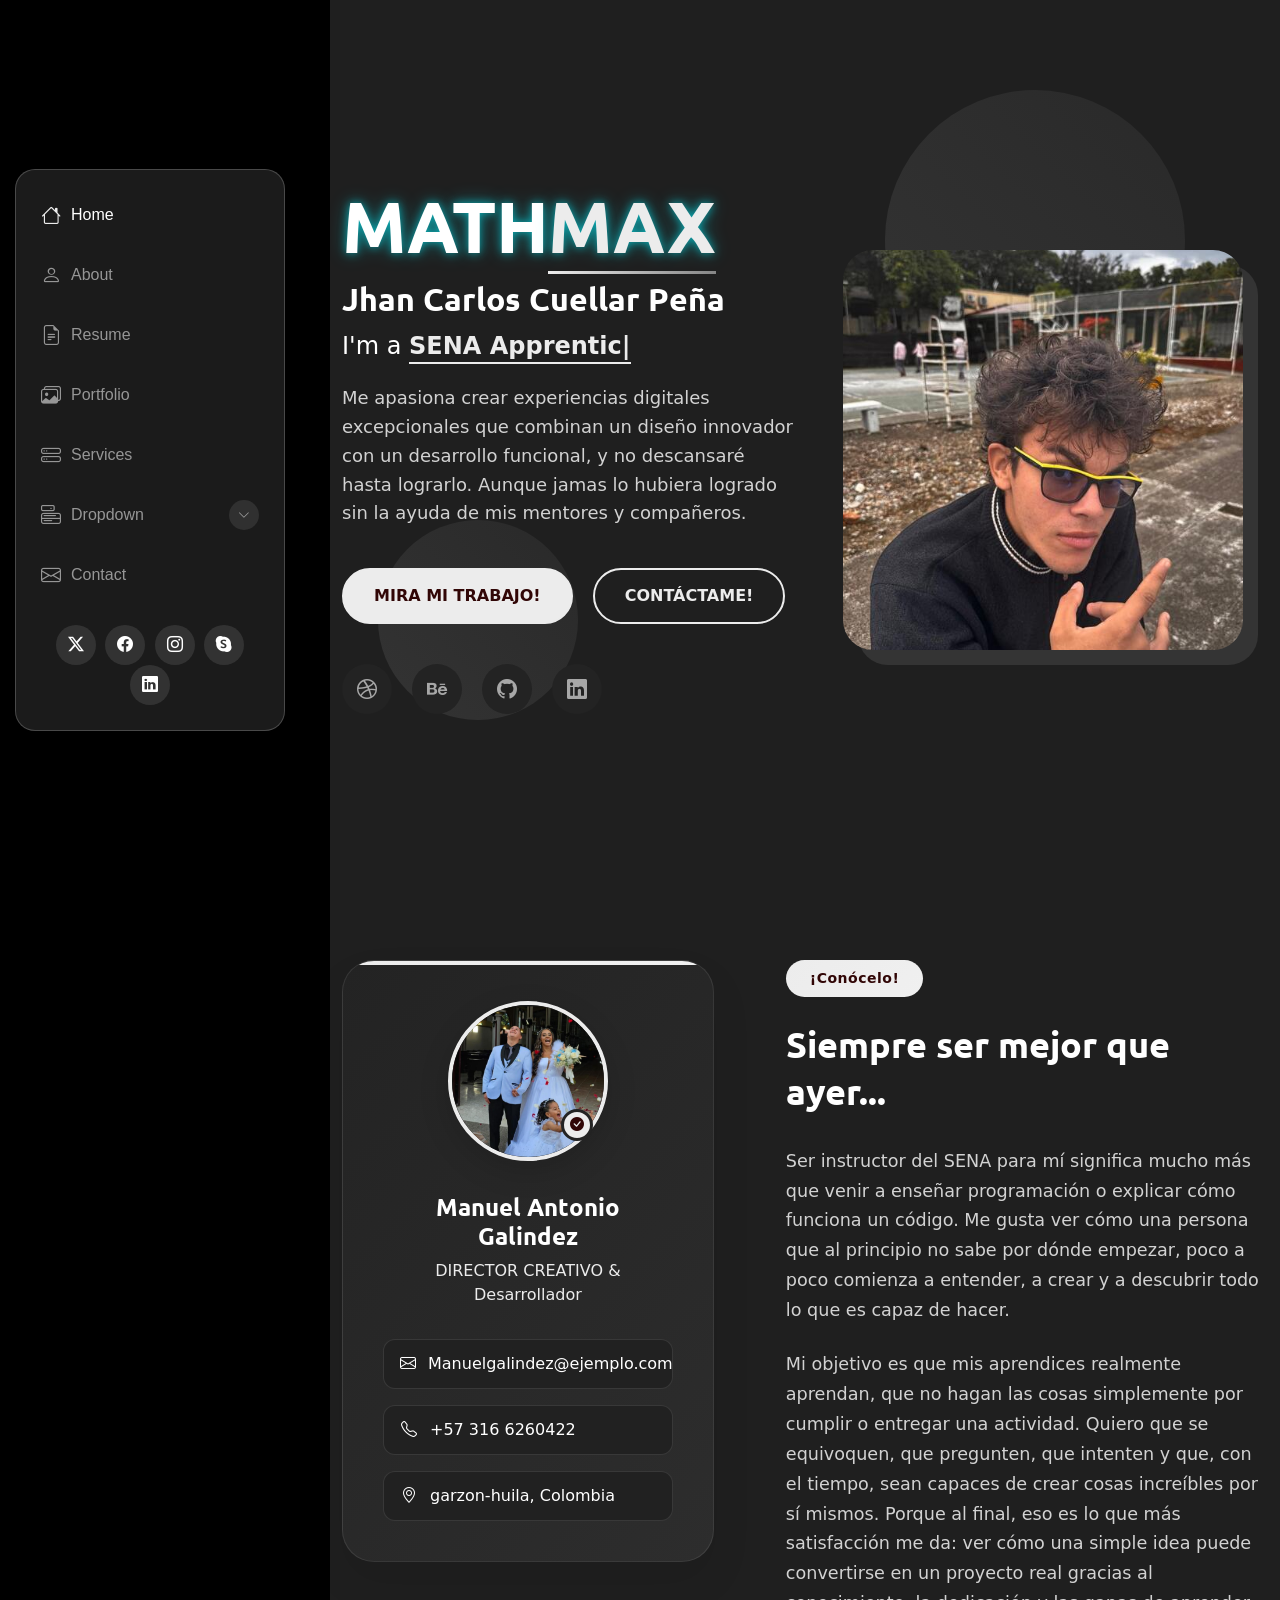
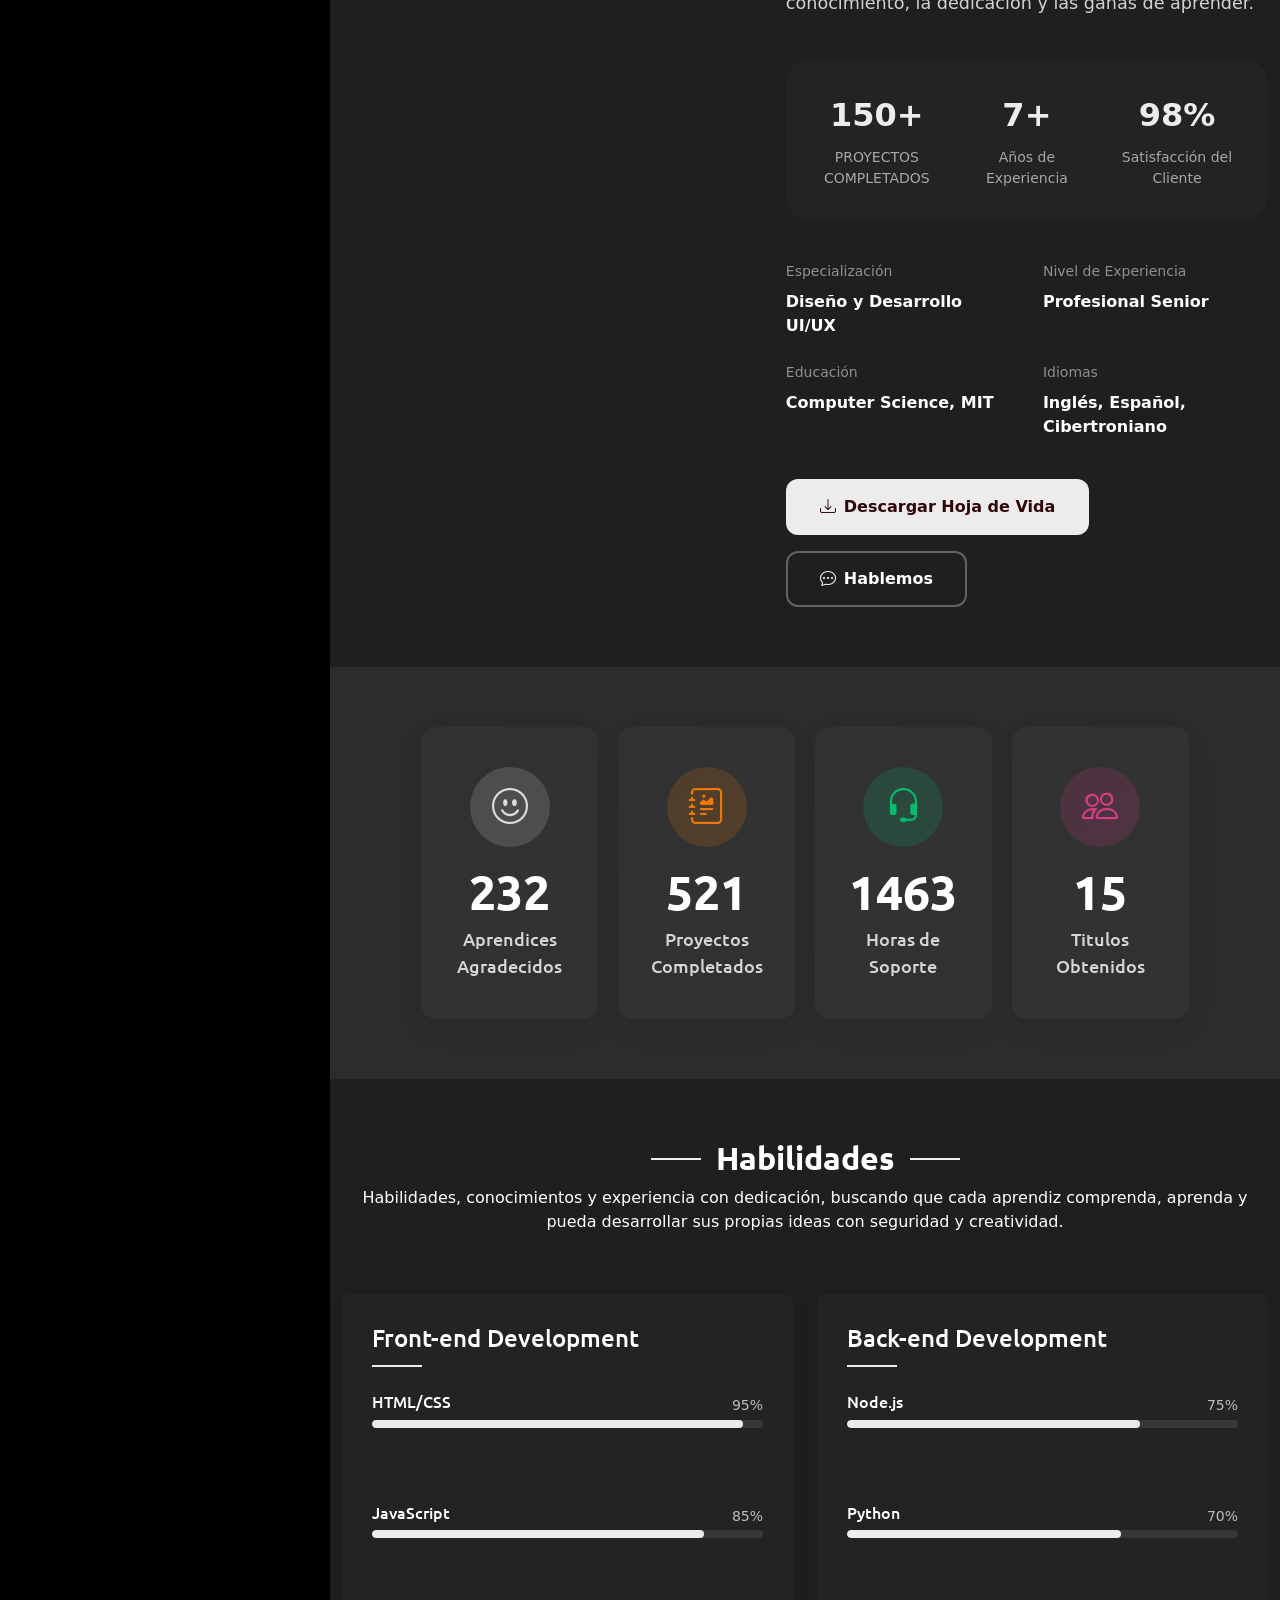
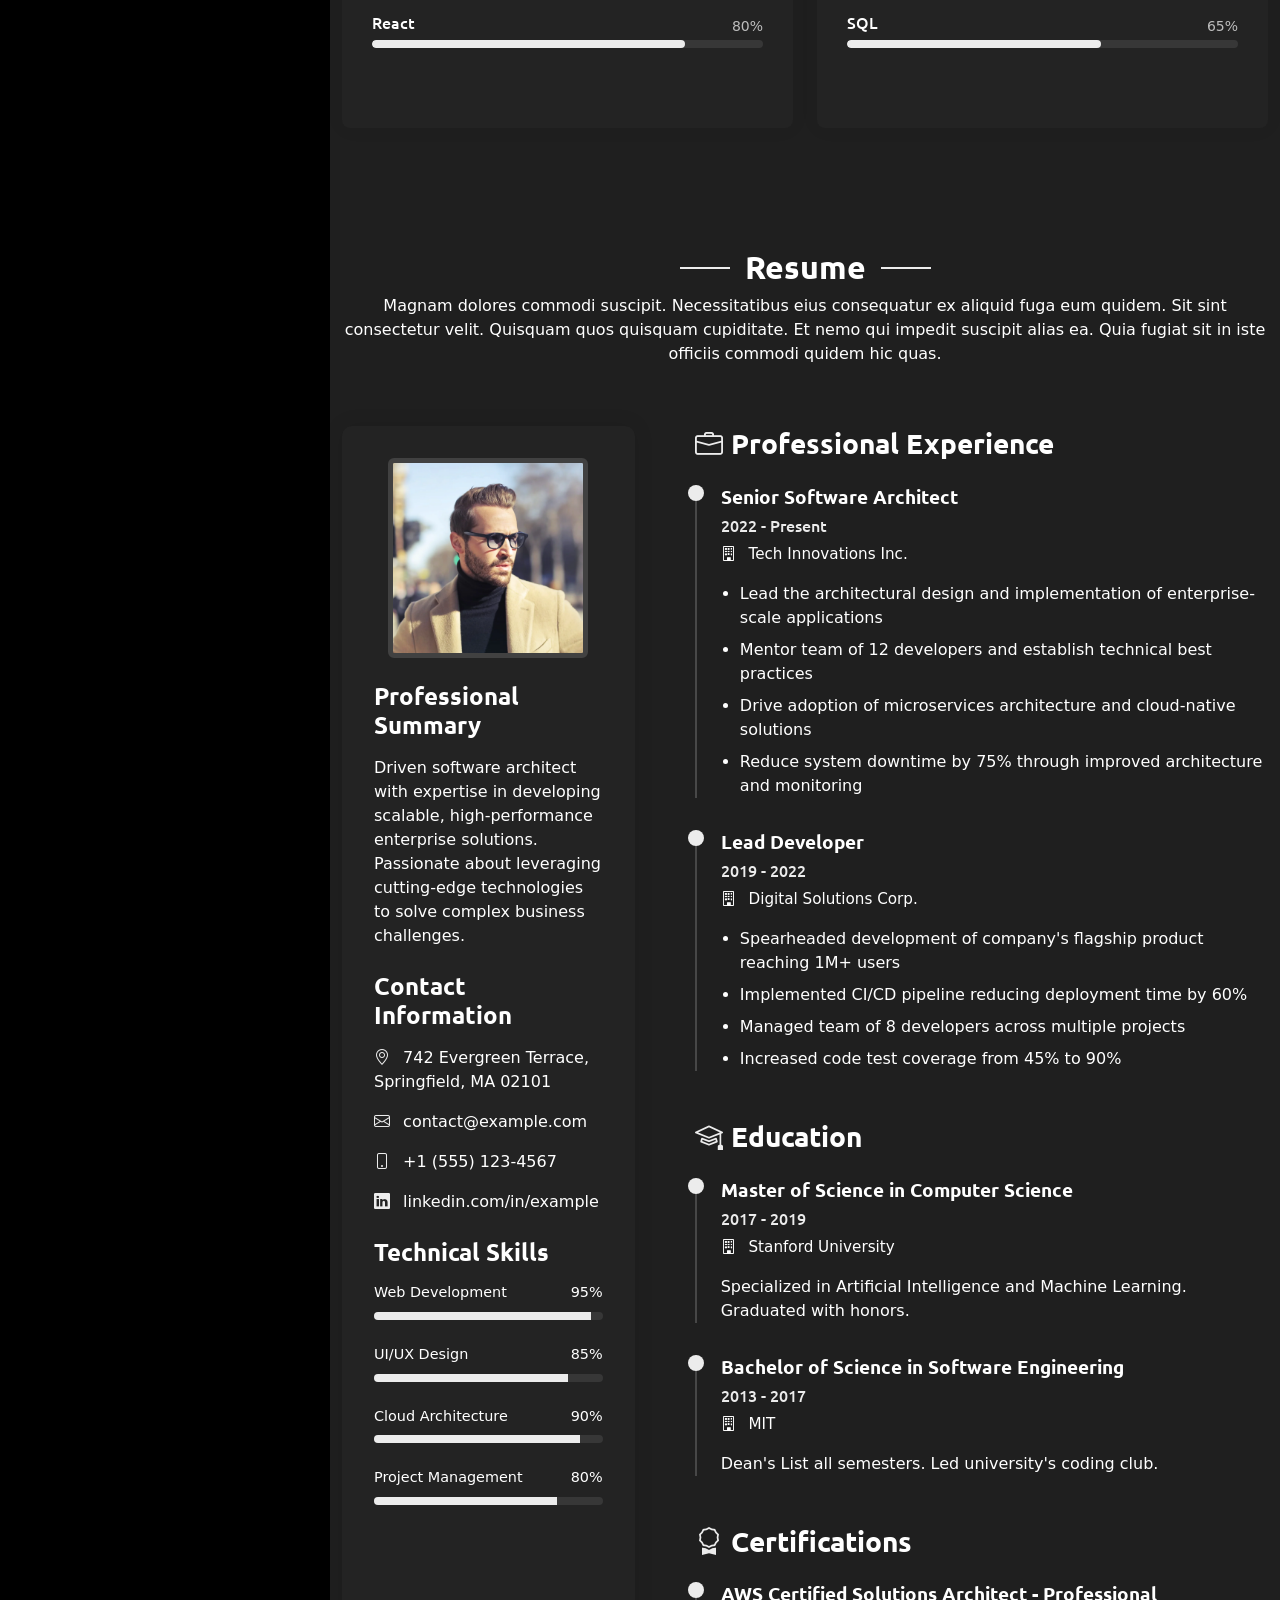
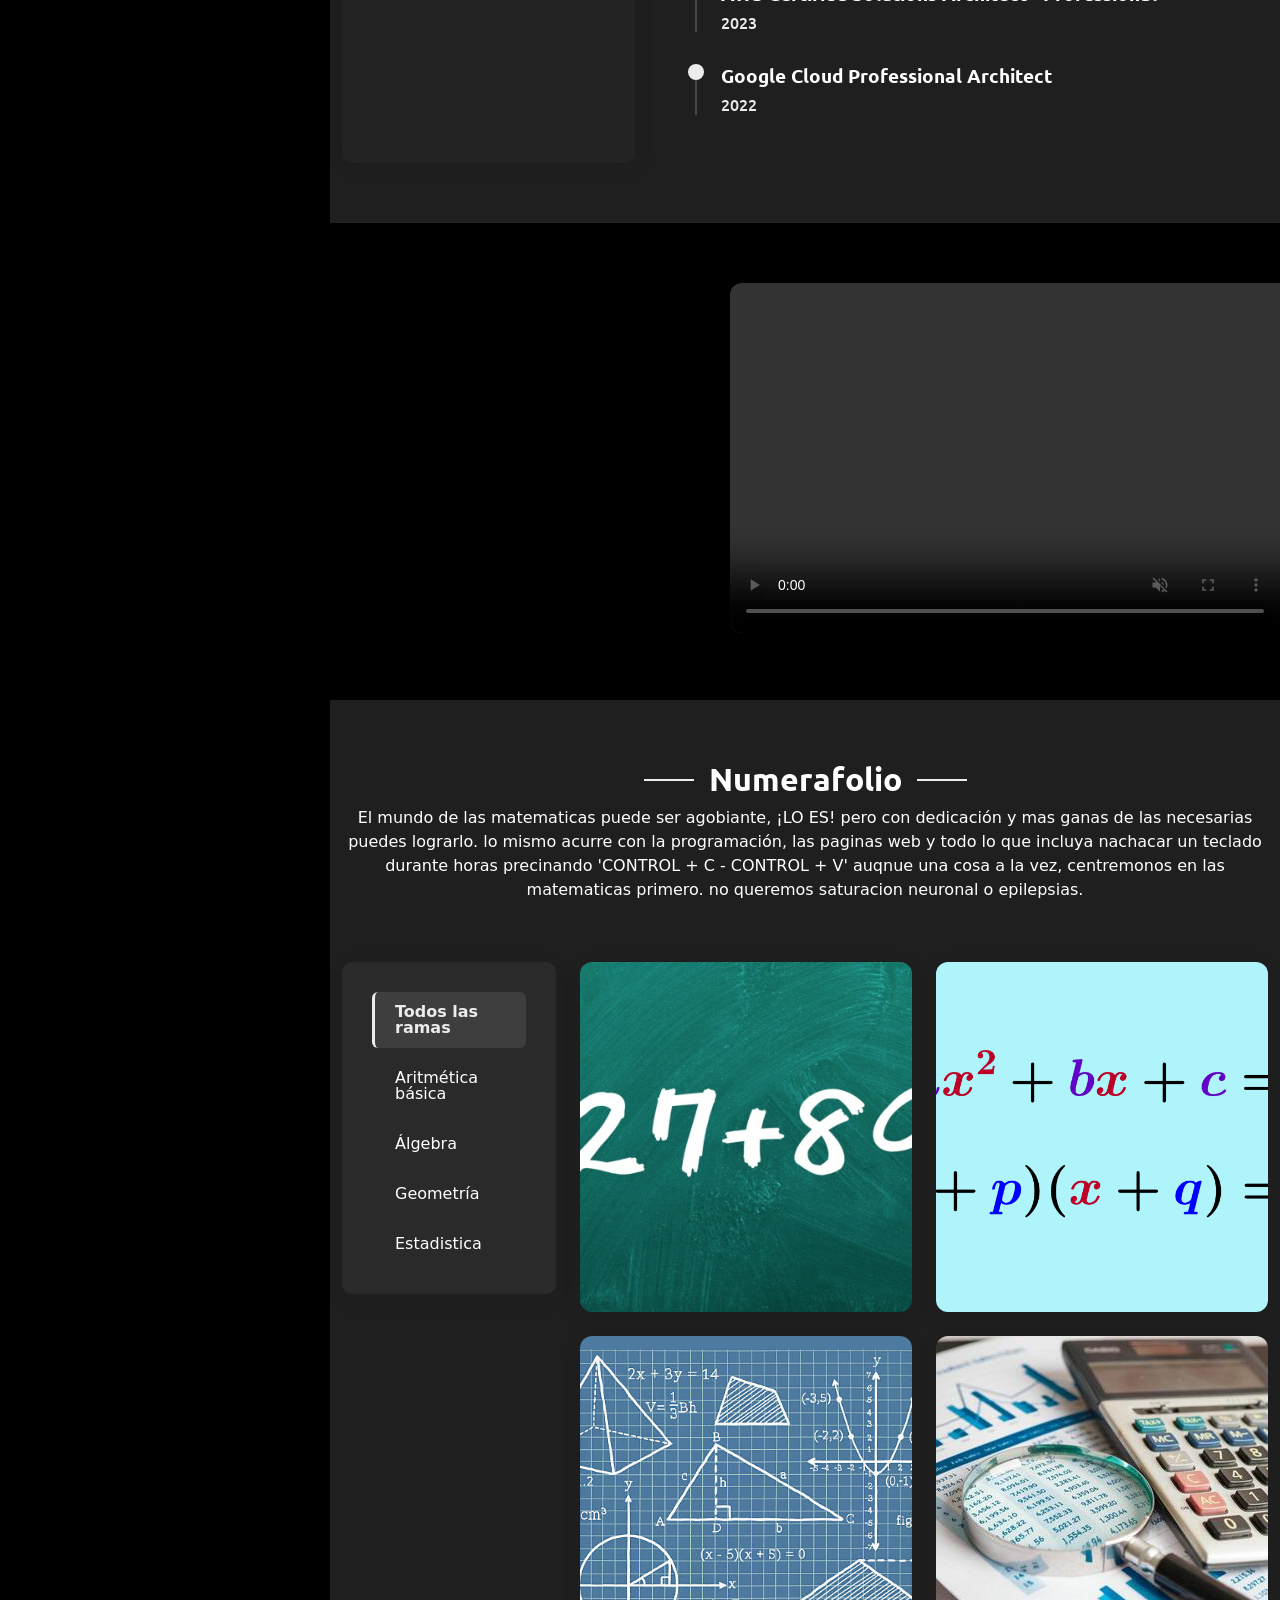
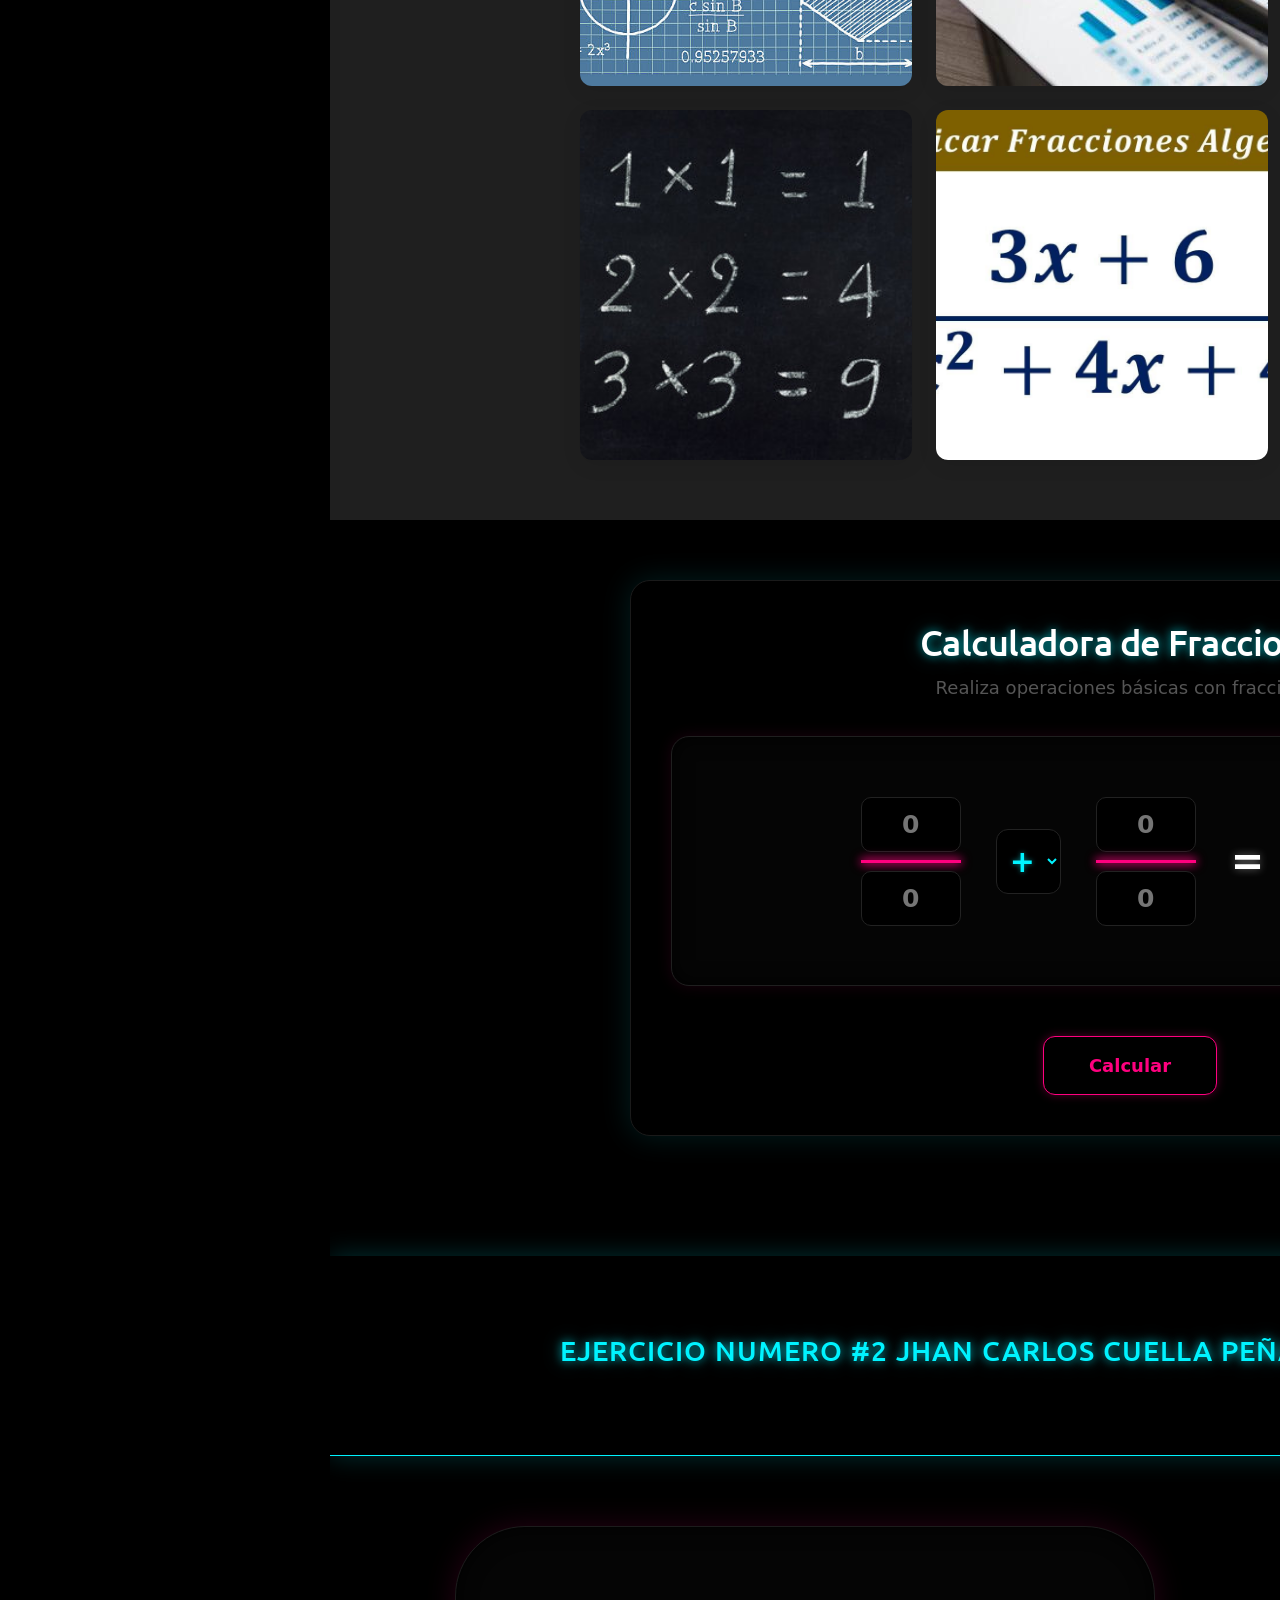
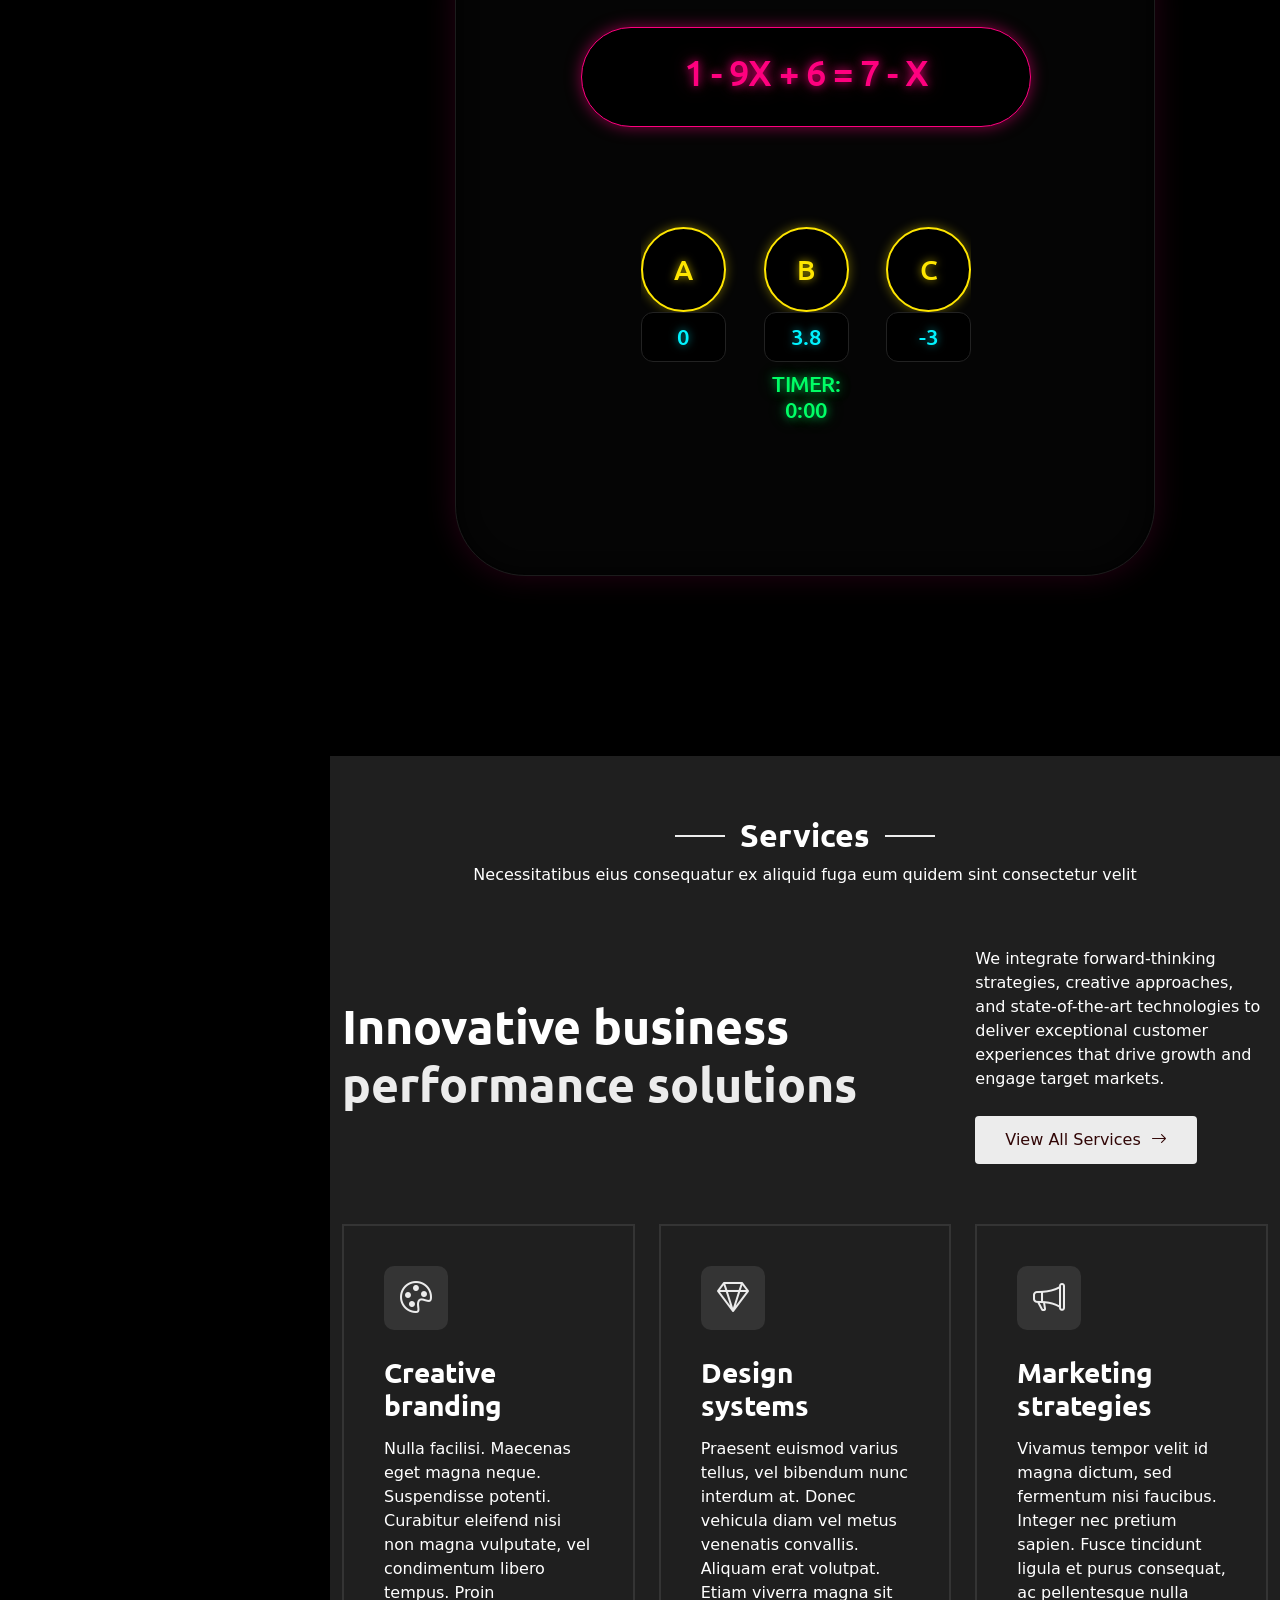
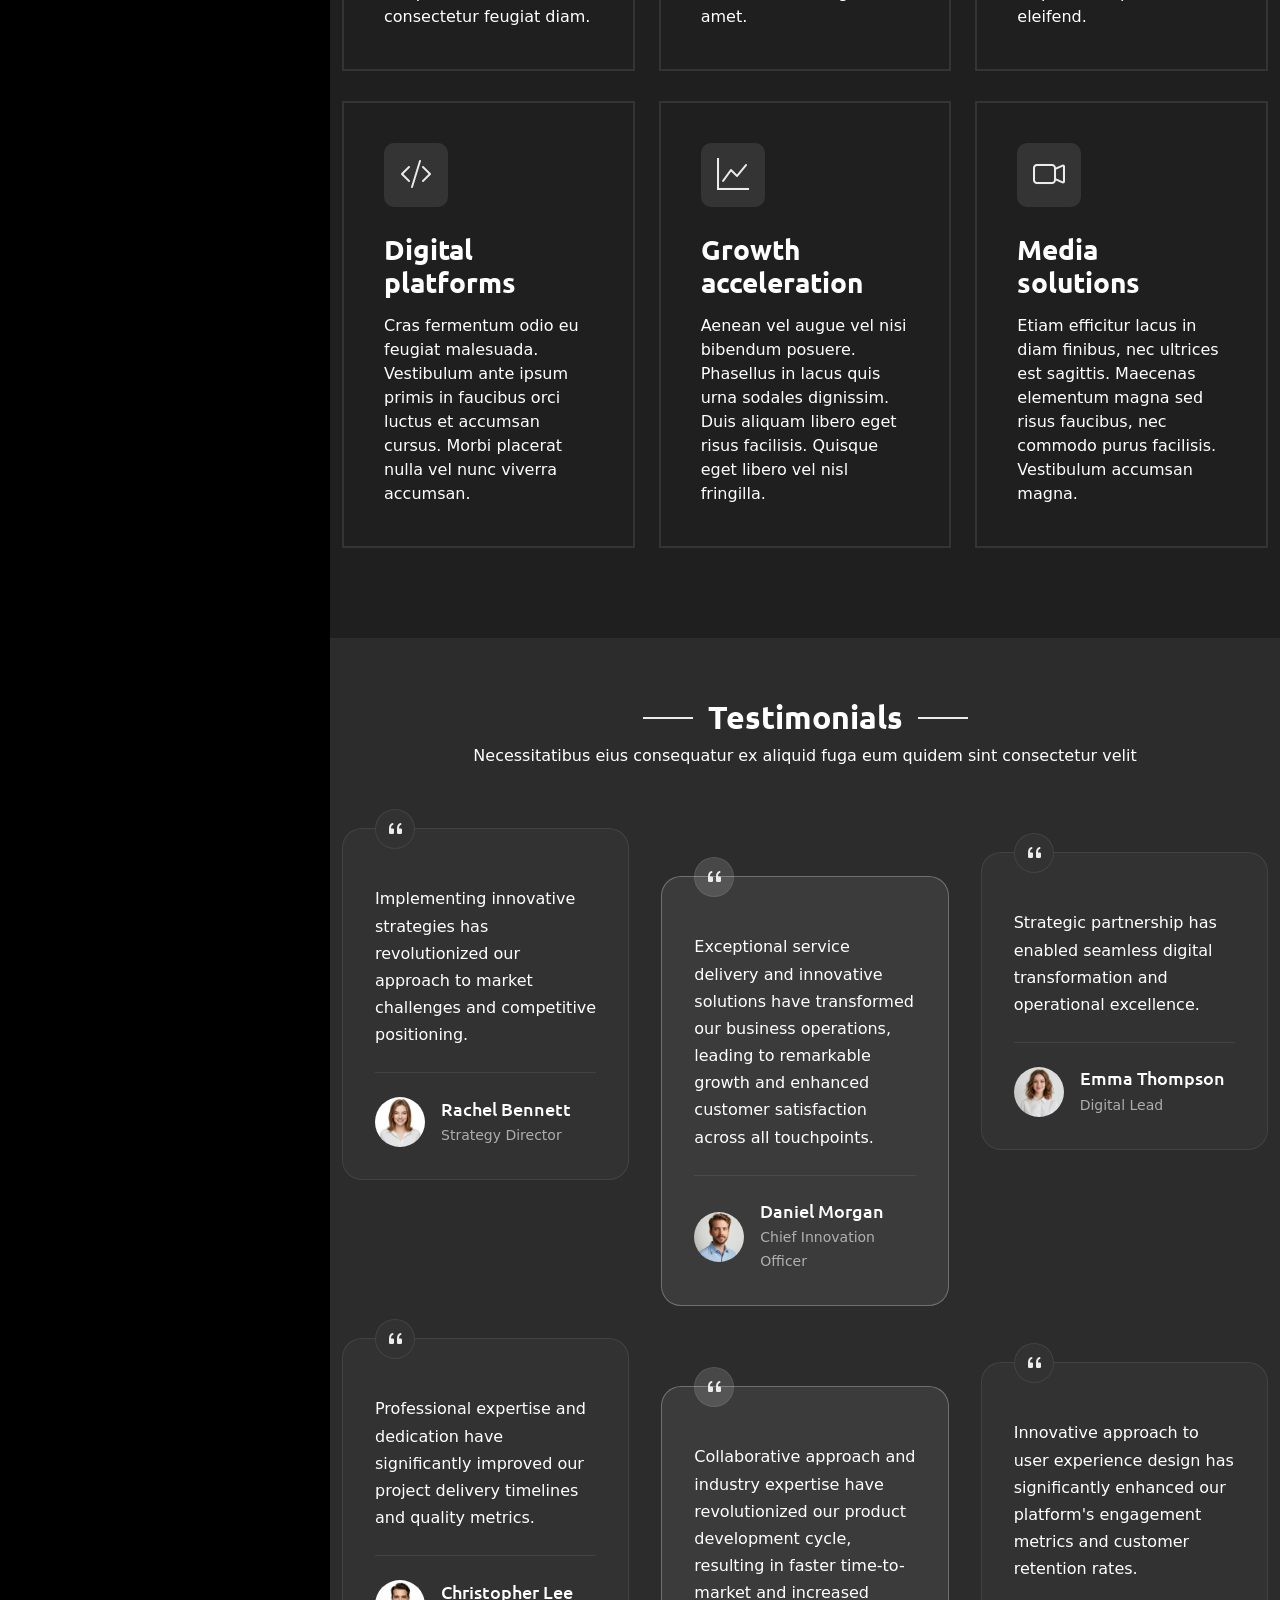
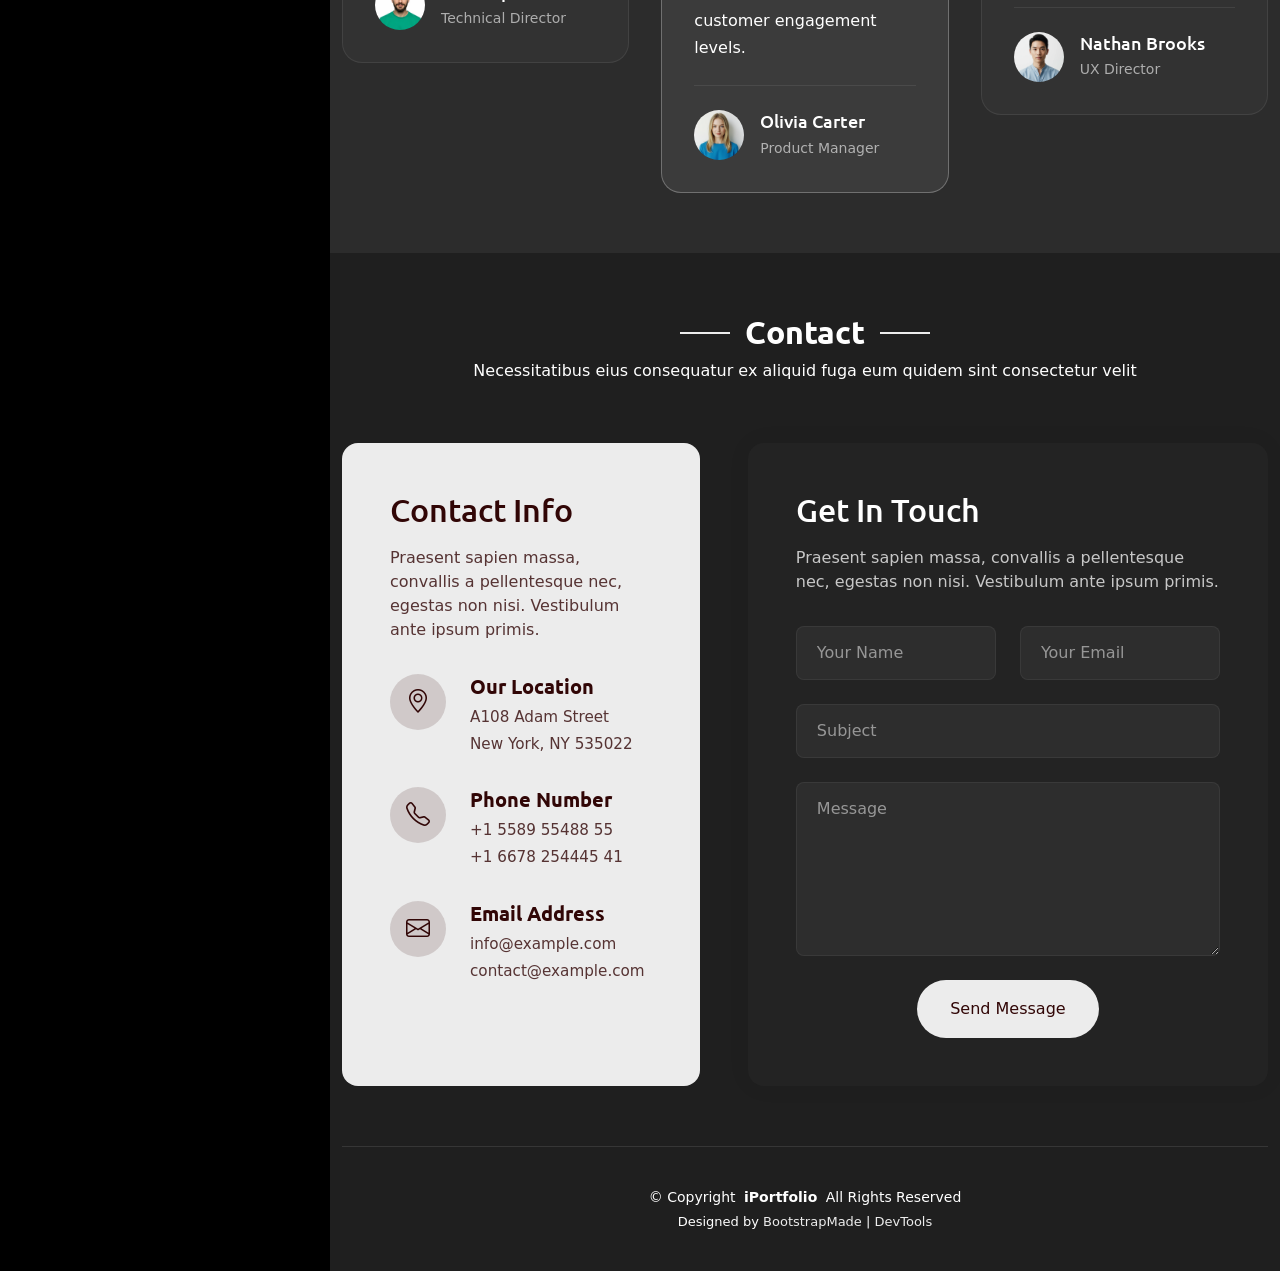
==== commit d91e6da0: "mas video" ====
--- a/SnapFolio/index.html
+++ b/SnapFolio/index.html
@@ -565,6 +565,42 @@
 
     </section><!-- /Resume Section -->
 
+    <!-- presentacion video estadistico sos -->
+     <section>
+      <link rel="stylesheet" href="mp4.css">
+
+
+      <video controls autoplay muted>
+        <source src="videitix.mp4" type="video/mp4">
+      </video>
+
+
+     </section>
+
+
+
+
+
+
+
+     <!-- presentacion video estadistico sos -->
+
+
+
+
+
+
+
+
+
+
+
+
+
+
+
+
+
     <!-- Portfolio Section -->
     <section id="portfolio" class="portfolio section">
 
@@ -835,9 +871,15 @@
 
   </section>
     <!-- aqui termina la seccion MAT-2 -->
-
-
-
+<!-- ----------------------------------------------------- -->
+    <!-- aqui inicia la seccion MAT-3 -->
+<section>
+
+
+  
+</section>
+
+    <!-- aqui termina la seccion MAT-3 -->
 
     
 
--- a/SnapFolio/assets/css/main.css
+++ b/SnapFolio/assets/css/main.css
@@ -91,7 +91,7 @@
 ------------------------------*/
 .php-email-form .error-message {
   display: none;
-  background: #df1529;
+  background: #000000;
   color: #ffffff;
   text-align: left;
   padding: 15px;
--- a/SnapFolio/mp4.css
+++ b/SnapFolio/mp4.css
@@ -0,0 +1,9 @@
+video{
+    margin-left: 400px;
+    margin: center;
+    width: 100%;
+    max-width: 700px;
+    height: auto;
+    border-radius: 12px;
+    box-shadow: 0 4px 10px rgba(0, 0, 0, 0.2);
+}
--- a/SnapFolio/MAT-1.css
+++ b/SnapFolio/MAT-1.css
@@ -0,0 +1,319 @@
+/* * {
+    margin: 0;
+    padding: 0;
+    box-sizing: border-box;
+    font-family: Arial, Helvetica, sans-serif;
+}
+ */
+
+section {
+    min-height: 100px;
+
+    /* display: flex; */
+    justify-content: center;
+    align-items: center;
+    background: #000000; 
+}
+
+
+/* CONTENEDOR PRINCIPAL */
+
+.toddo {
+    width: 1000px;
+    max-width: 1000px;
+    margin-left: 300px;
+
+    background-color: #000000;
+
+    padding: 40px;
+
+    border-radius: 20px;
+
+    border: 1px solid #1a1a1a;
+
+    /* Resplandor neón suave exterior */
+    box-shadow: 0 0 30px rgba(0, 243, 255, 0.12);
+
+    text-align: center;
+}
+
+
+/* TÍTULO */
+
+h1 {
+    color: #00f3ff; /* Cian Neón */
+
+    font-size: 36px;
+
+    margin-bottom: 10px;
+
+    letter-spacing: -0.5px;
+
+    text-shadow: 0 0 10px rgba(0, 243, 255, 0.6), 0 0 20px rgba(0, 243, 255, 0.3);
+}
+
+
+.subtitulo {
+    color: #555555;
+
+    font-size: 18px;
+
+    margin-bottom: 35px;
+}
+
+
+/* ZONA DE LA CALCULADORA */
+
+.calculadora {
+    background: #050505;
+
+    min-height: 250px;
+
+    border-radius: 18px;
+
+    display: flex;
+
+    justify-content: center;
+
+    align-items: center;
+
+    gap: 30px;
+
+    padding: 40px;
+
+    color: #ffffff;
+
+    border: 1px solid #1f1f1f;
+
+    box-shadow: inset 0 0 20px rgba(0, 0, 0, 0.9), 0 0 15px rgba(255, 0, 127, 0.1);
+}
+
+
+/* FRACCIONES */
+
+.fraccion {
+    width: 110px;
+
+    display: flex;
+
+    flex-direction: column;
+
+    align-items: center;
+
+    gap: 8px;
+}
+
+
+/* INPUTS */
+
+.fraccion input {
+    width: 100px;
+
+    height: 55px;
+
+    border: 1px solid #222222;
+
+    border-radius: 10px;
+
+    background-color: #000000;
+
+    color: #ffffff;
+
+    text-align: center;
+
+    font-size: 25px;
+
+    font-weight: bold;
+
+    outline: none;
+
+    transition: all 0.3s ease;
+}
+
+.fraccion input:focus {
+    border-color: #00f3ff;
+
+    box-shadow: 0 0 12px rgba(0, 243, 255, 0.6);
+}
+
+
+/* QUITAR FLECHAS DE INPUT NUMBER */
+
+input::-webkit-inner-spin-button,
+input::-webkit-outer-spin-button {
+    -webkit-appearance: none;
+
+    margin: 0;
+}
+
+
+.fraccion input[type="number"] {
+    appearance: textfield;
+}
+
+
+/* LÍNEA DE LA FRACCIÓN */
+
+.linea {
+    width: 100px;
+
+    height: 3px;
+
+    background-color: #ff007f; /* Magenta Neón */
+
+    box-shadow: 0 0 8px #ff007f, 0 0 12px #ff007f;
+}
+
+
+/* OPERADOR */
+
+#operacion {
+    width: 65px;
+
+    height: 65px;
+
+    border: 1px solid #222222;
+
+    border-radius: 12px;
+
+    background-color: #000000;
+
+    color: #00f3ff;
+
+    font-size: 30px;
+
+    font-weight: bold;
+
+    text-align: center;
+
+    cursor: pointer;
+
+    outline: none;
+
+    transition: all 0.3s ease;
+
+    text-shadow: 0 0 5px rgba(0, 243, 255, 0.5);
+}
+
+#operacion:focus {
+    border-color: #00f3ff;
+
+    box-shadow: 0 0 10px rgba(0, 243, 255, 0.5);
+}
+
+
+/* IGUAL */
+
+.igual {
+    font-size: 40px;
+
+    font-weight: bold;
+
+    color: #ffffff;
+
+    text-shadow: 0 0 8px rgba(255, 255, 255, 0.4);
+}
+
+
+/* RESULTADO */
+
+.resultado {
+    font-size: 27px;
+
+    font-weight: bold;
+
+    color: #00f3ff;
+
+    text-shadow: 0 0 8px rgba(0, 243, 255, 0.5);
+}
+
+
+.resultado div:not(.linea) {
+    min-width: 100px;
+
+    min-height: 55px;
+
+    display: flex;
+
+    justify-content: center;
+
+    align-items: center;
+}
+
+
+/* BOTÓN */
+
+#calcular {
+    margin-top: 30px;
+
+    padding: 15px 45px;
+
+    border: 1px solid #ff007f;
+
+    border-radius: 12px;
+
+    background-color: #000000;
+
+    color: #ff007f;
+
+    font-size: 18px;
+
+    font-weight: bold;
+
+    cursor: pointer;
+
+    transition: all 0.3s ease;
+
+    box-shadow: 0 0 10px rgba(255, 0, 127, 0.3);
+}
+
+
+#calcular:hover {
+    background-color: #ff007f;
+
+    color: #000000;
+
+    box-shadow: 0 0 20px #ff007f, 0 0 35px #ff007f;
+
+    transform: scale(1.05);
+}
+
+
+/* MENSAJE */
+
+#mensaje {
+    margin-top: 20px;
+
+    font-size: 18px;
+
+    font-weight: bold;
+
+    color: #ff3333;
+
+    text-shadow: 0 0 8px rgba(255, 51, 51, 0.6);
+}
+
+
+/* RESPONSIVE */
+
+@media (max-width: 700px) {
+
+    .toddo {
+        padding: 25px;
+    }
+
+
+    .calculadora {
+        flex-wrap: wrap;
+
+        gap: 15px;
+
+        padding: 25px;
+    }
+
+
+    h1 {
+        font-size: 28px;
+    }
+
+}
--- a/SnapFolio/MAT-2.css
+++ b/SnapFolio/MAT-2.css
@@ -0,0 +1,185 @@
+CSS
+* {
+    margin: 0;
+    padding: 0;
+    box-sizing: border-box;
+}
+
+body {
+    /* Fondo Negro Absoluto OLED */
+    background-color: #000000;
+    color: #ffffff;
+}
+
+h1 {
+    color: #ffffff;
+}
+
+/* ENCABEZADO SUPERIOR */
+
+#heading {
+    height: 200px;
+    width: 100vmax;
+    background-color: #000000;
+    border-bottom: 1px solid #00f3ff;
+    box-shadow: 0 0 25px rgba(0, 243, 255, 0.2);
+    text-align: center;
+    display: flex;
+    align-items: center;
+    justify-content: center;
+}
+
+#heading h1 {
+    color: #00f3ff; /* Cian Neón */
+    text-shadow: 0 0 10px rgba(0, 243, 255, 0.7), 0 0 20px rgba(0, 243, 255, 0.3);
+    font-size: 28px;
+    letter-spacing: 1px;
+}
+
+/* CONTENEDOR PRINCIPAL DEL EJERCICIO */
+
+#content2 {
+    width: 700px;
+    height: 650px;
+    background-color: #050505;
+    margin: auto;
+    margin-top: 70px;
+    border-radius: 70px;
+    position: relative;
+    border: 1px solid #1c1c1c;
+    box-shadow: inset 0 0 20px rgba(0, 0, 0, 0.9), 0 0 30px rgba(255, 0, 127, 0.15);
+}
+
+/* CAJA DE LA ECUACIÓN/TÍTULO */
+
+#title {
+    height: 100px;
+    width: 450px;
+    border-radius: 70px;
+    background-color: #000000;
+    border: 1px solid #ff007f; /* Magenta Neón */
+    box-shadow: 0 0 15px rgba(255, 0, 127, 0.5);
+    position: absolute;
+    margin-top: 40px;
+    margin-left: 125px; /* Centrado relativo a los 700px */
+    display: flex;
+    text-align: center;
+    align-items: center;
+    justify-content: center;
+}
+
+#title h1 {
+    color: #ff007f;
+    text-shadow: 0 0 10px rgba(255, 0, 127, 0.8), 0 0 20px rgba(255, 0, 127, 0.4);
+}
+
+/* CONTENEDOR PADRE DE BOTONES Y OPCIONES */
+
+#options {
+    height: 380px;
+    width: 330px;
+    background-color: transparent;
+    position: absolute;
+    margin-top: 180px;
+    margin-left: 185px; /* Centrado dentro de content2 */
+    display: flex;
+    flex-direction: row;
+    flex-wrap: nowrap; /* Mantiene A, B, C en una sola fila horizontal */
+    justify-content: space-between;
+    align-items: flex-start;
+}
+
+/* BOTONES DE OPCIONES (A, B, C) */
+
+.A, .B, .C {
+    width: 85px ;
+    height: 85px ;
+    padding: 0 ;
+    margin: 0 ;
+    background-color: #000000 ;
+    border: 2px solid #ffe600 ; /* Amarillo Neón */
+    border-radius: 50% ;
+    cursor: pointer;
+    transition: all 0.3s ease;
+    box-shadow: 0 0 12px rgba(255, 230, 0, 0.4);
+    display: flex ;
+    align-items: center;
+    justify-content: center;
+    flex: 0 0 85px ; /* Fuerza tamaño fijo sin deformación */
+}
+
+.A h1, .B h1, .C h1 {
+    color: #ffe600 ;
+    margin: 0 ;
+    font-size: 28px;
+    text-shadow: 0 0 8px rgba(255, 230, 0, 0.7);
+}
+
+/* EFECTO HOVER */
+
+.A:hover, .B:hover, .C:hover {
+    background-color: #ffe600;
+    box-shadow: 0 0 20px #ffe600, 0 0 35px #ffe600;
+    transform: scale(1.08);
+}
+
+.A:hover h1, .B:hover h1, .C:hover h1 {
+    color: #000000;
+    text-shadow: none;
+}
+
+/* CONTENEDOR DE VALORES (RESPUESTAS) */
+
+#poss-ans {
+    height: 50px;
+    width: 330px;
+    background-color: transparent;
+    position: absolute;
+    top: 110px; /* Ubicado exactamente debajo de las esferas */
+    left: 0;
+    display: flex;
+    justify-content: space-between;
+}
+
+.value-A, .value-B, .value-C {
+    width: 85px;
+    height: 50px;
+    background-color: #000000;
+    border: 1px solid #222222;
+    border-radius: 12px;
+    display: flex;
+    align-items: center;
+    justify-content: center;
+    flex: 0 0 85px;
+}
+
+.value-A h1, .value-B h1, .value-C h1 {
+    color: #00f3ff;
+    font-size: 22px;
+    margin: 0;
+    text-shadow: 0 0 8px rgba(0, 243, 255, 0.6);
+}
+
+/* TEMPORIZADOR */
+
+#Timer {
+    height: 80px;
+    width: 330px;
+    background-color: transparent;
+    position: absolute;
+    top: 190px;
+    left: 0;
+    z-index: 1;
+    text-align: center;
+    display: flex;
+    flex-direction: column;
+    align-items: center;
+    justify-content: center;
+}
+
+#Timer h1 {
+    color: #00ff66; /* Verde Lima Neón */
+    font-size: 22px;
+    margin: 0;
+    text-shadow: 0 0 10px rgba(0, 255, 102, 0.7), 0 0 20px rgba(0, 255, 102, 0.3);
+}
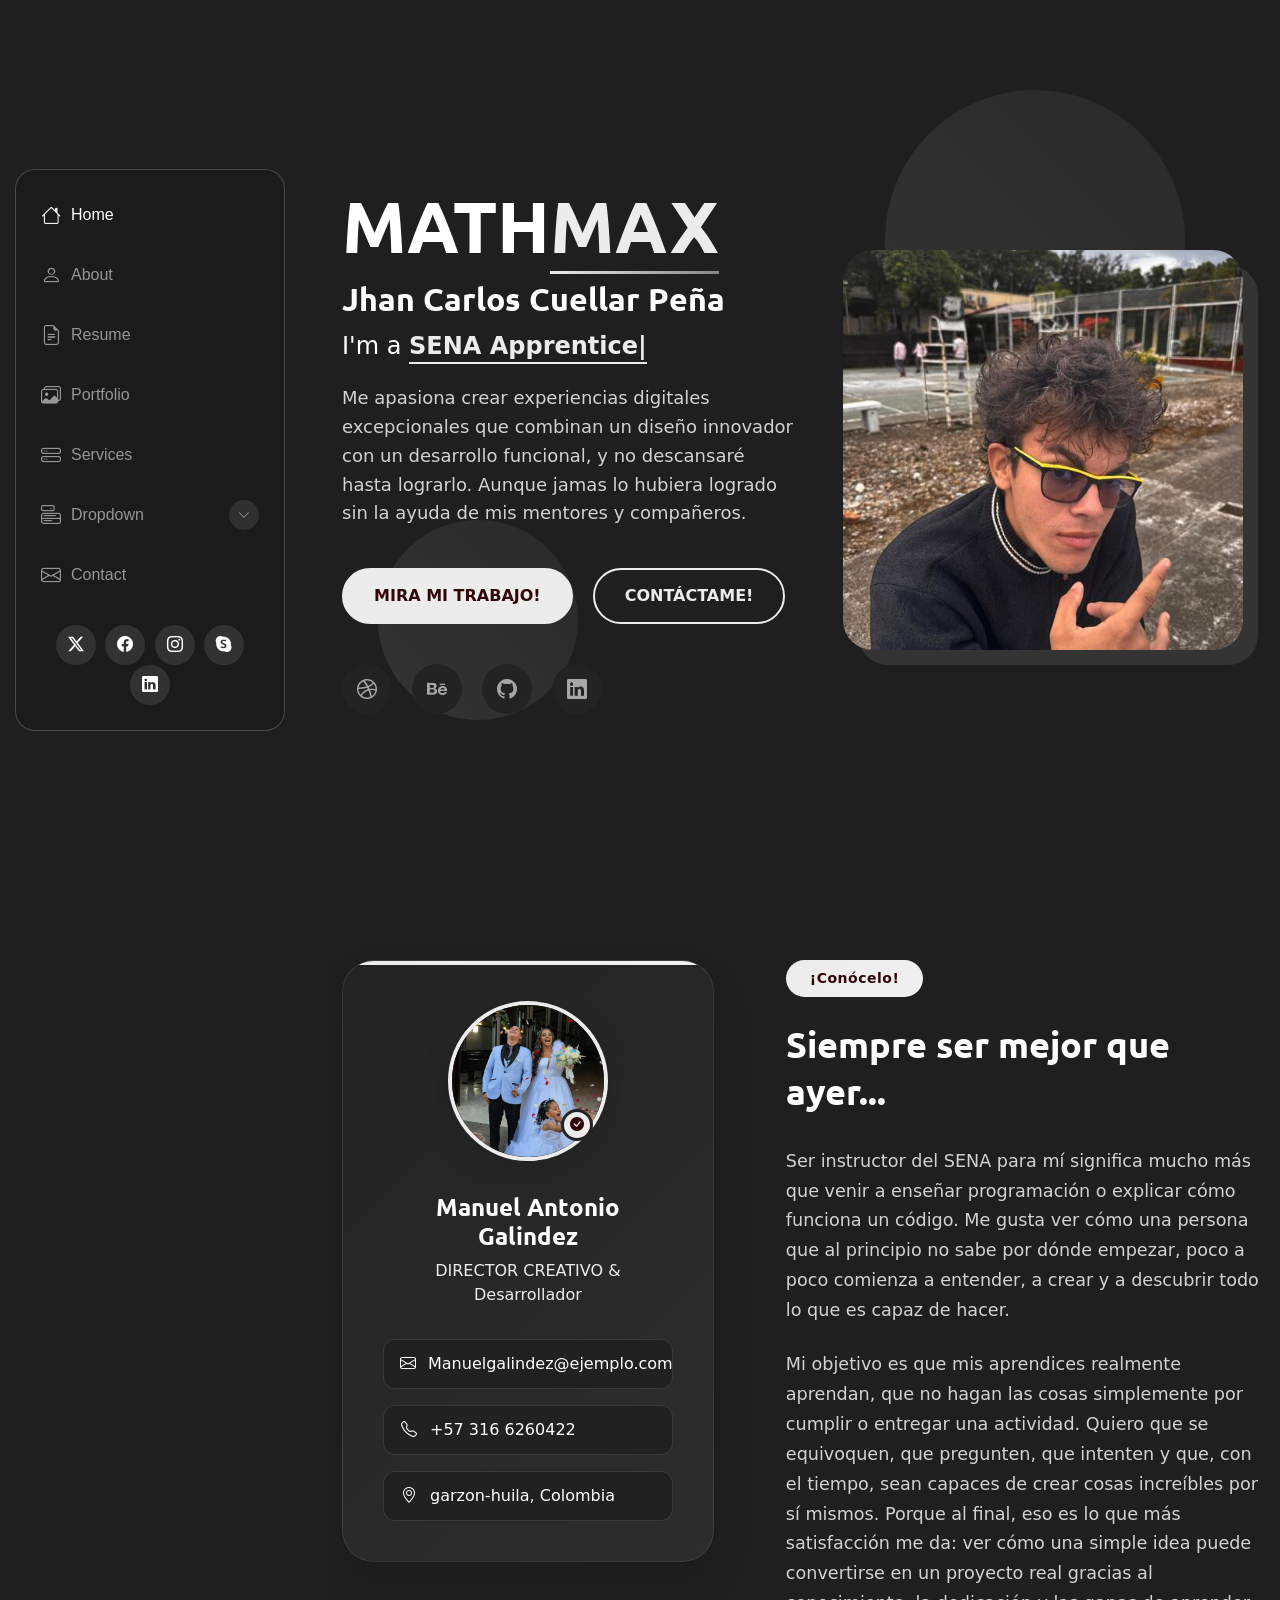
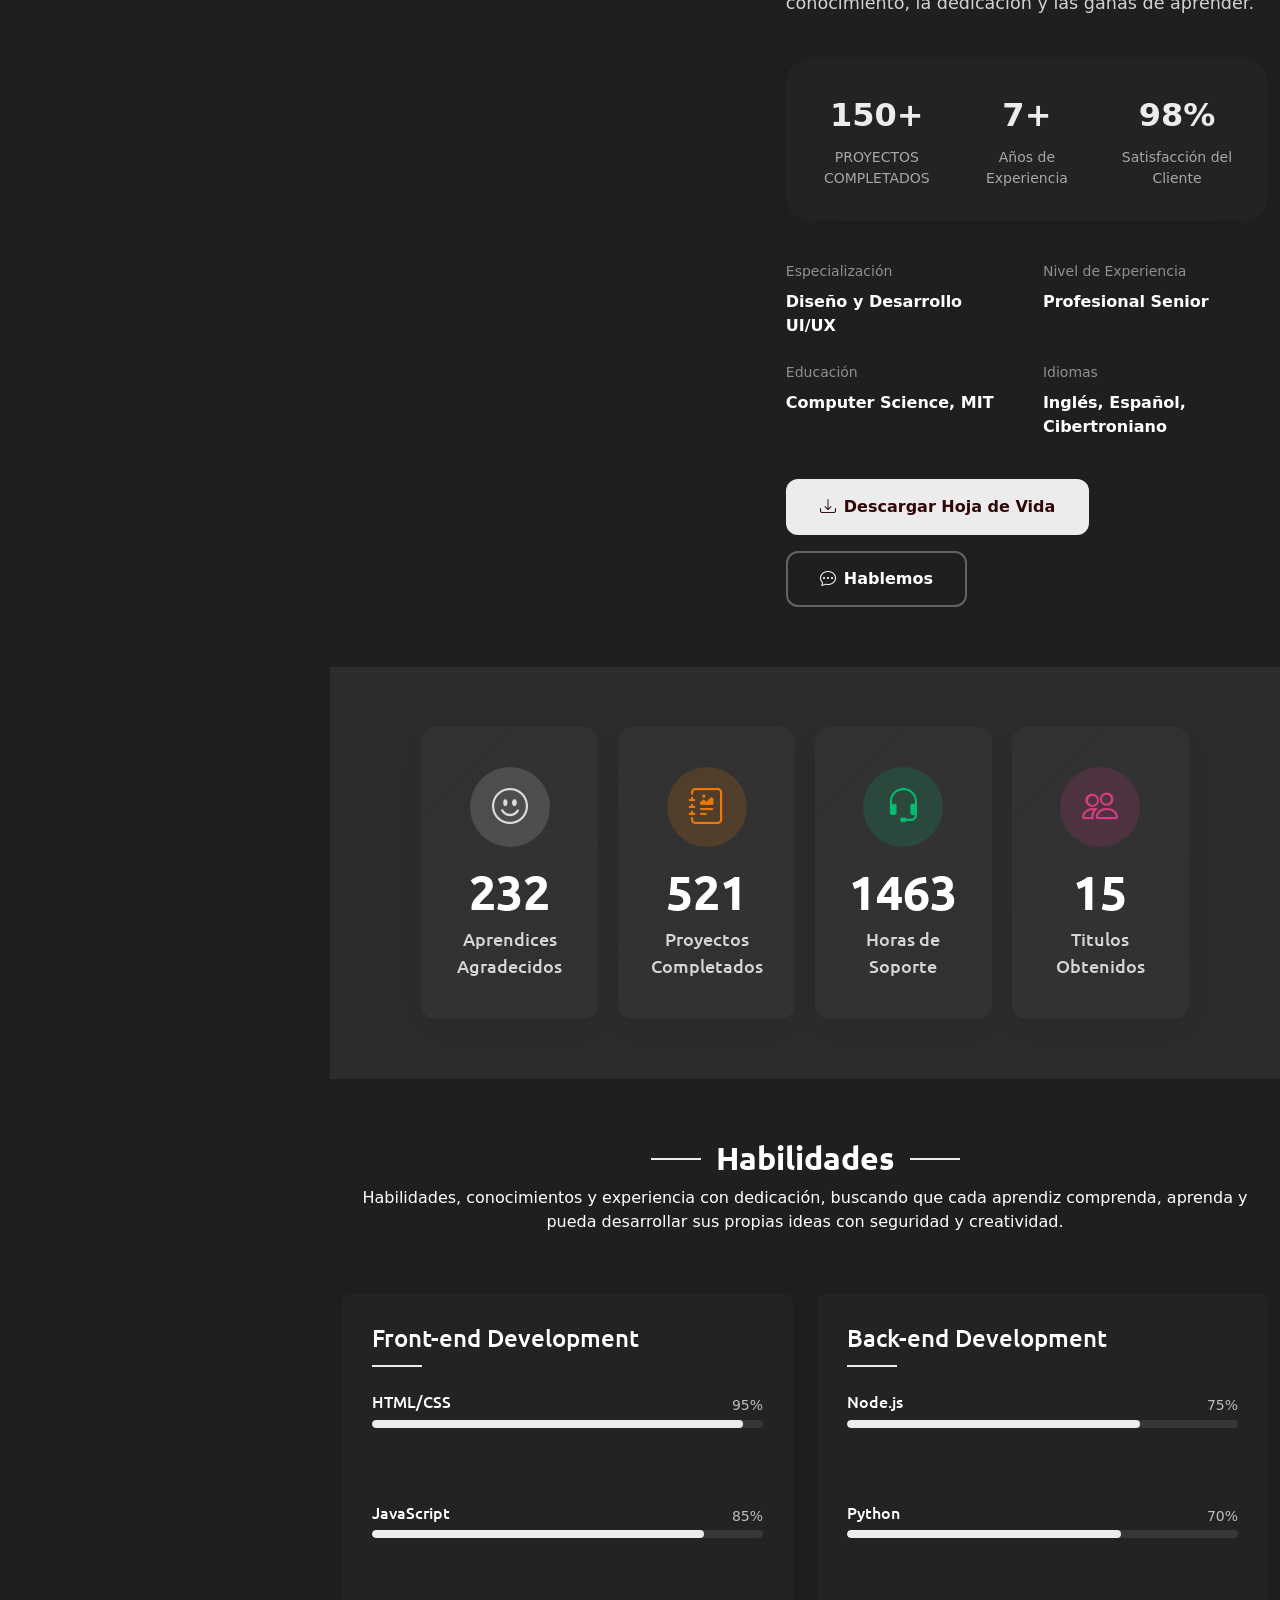
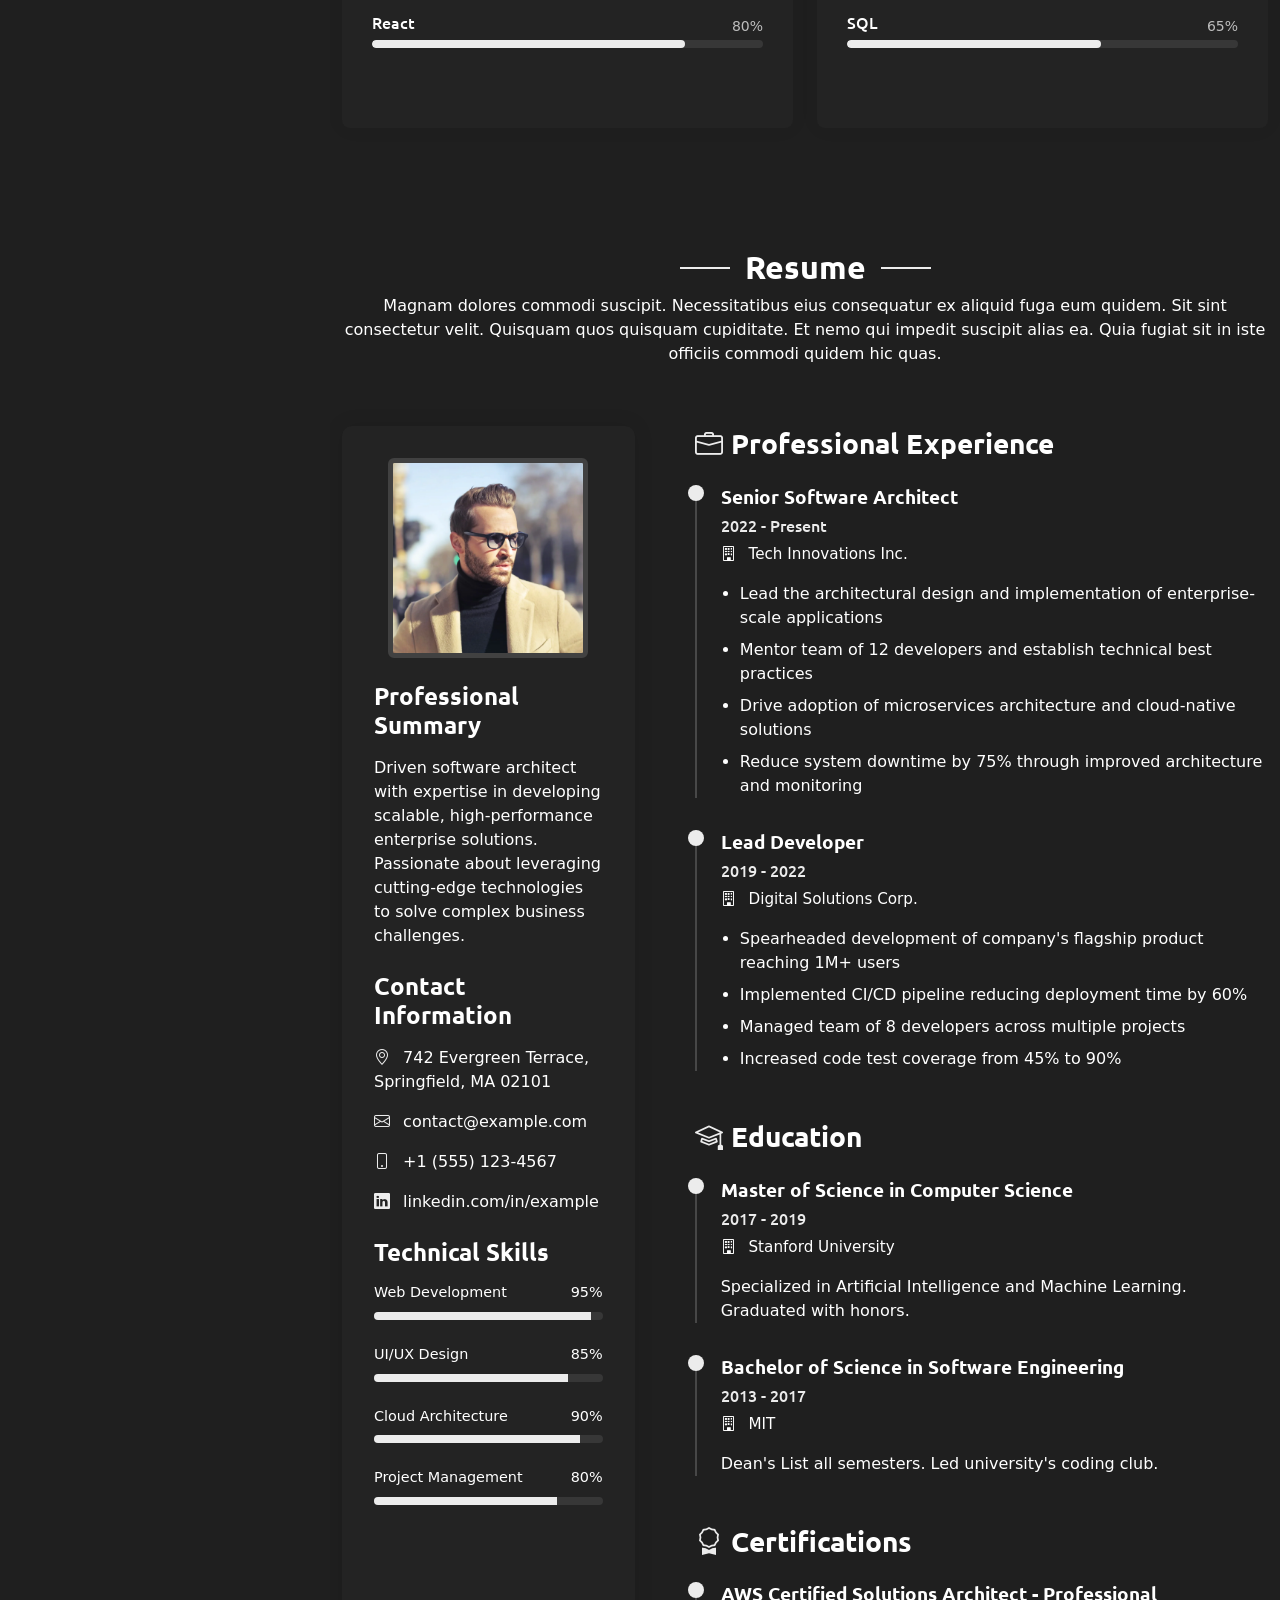
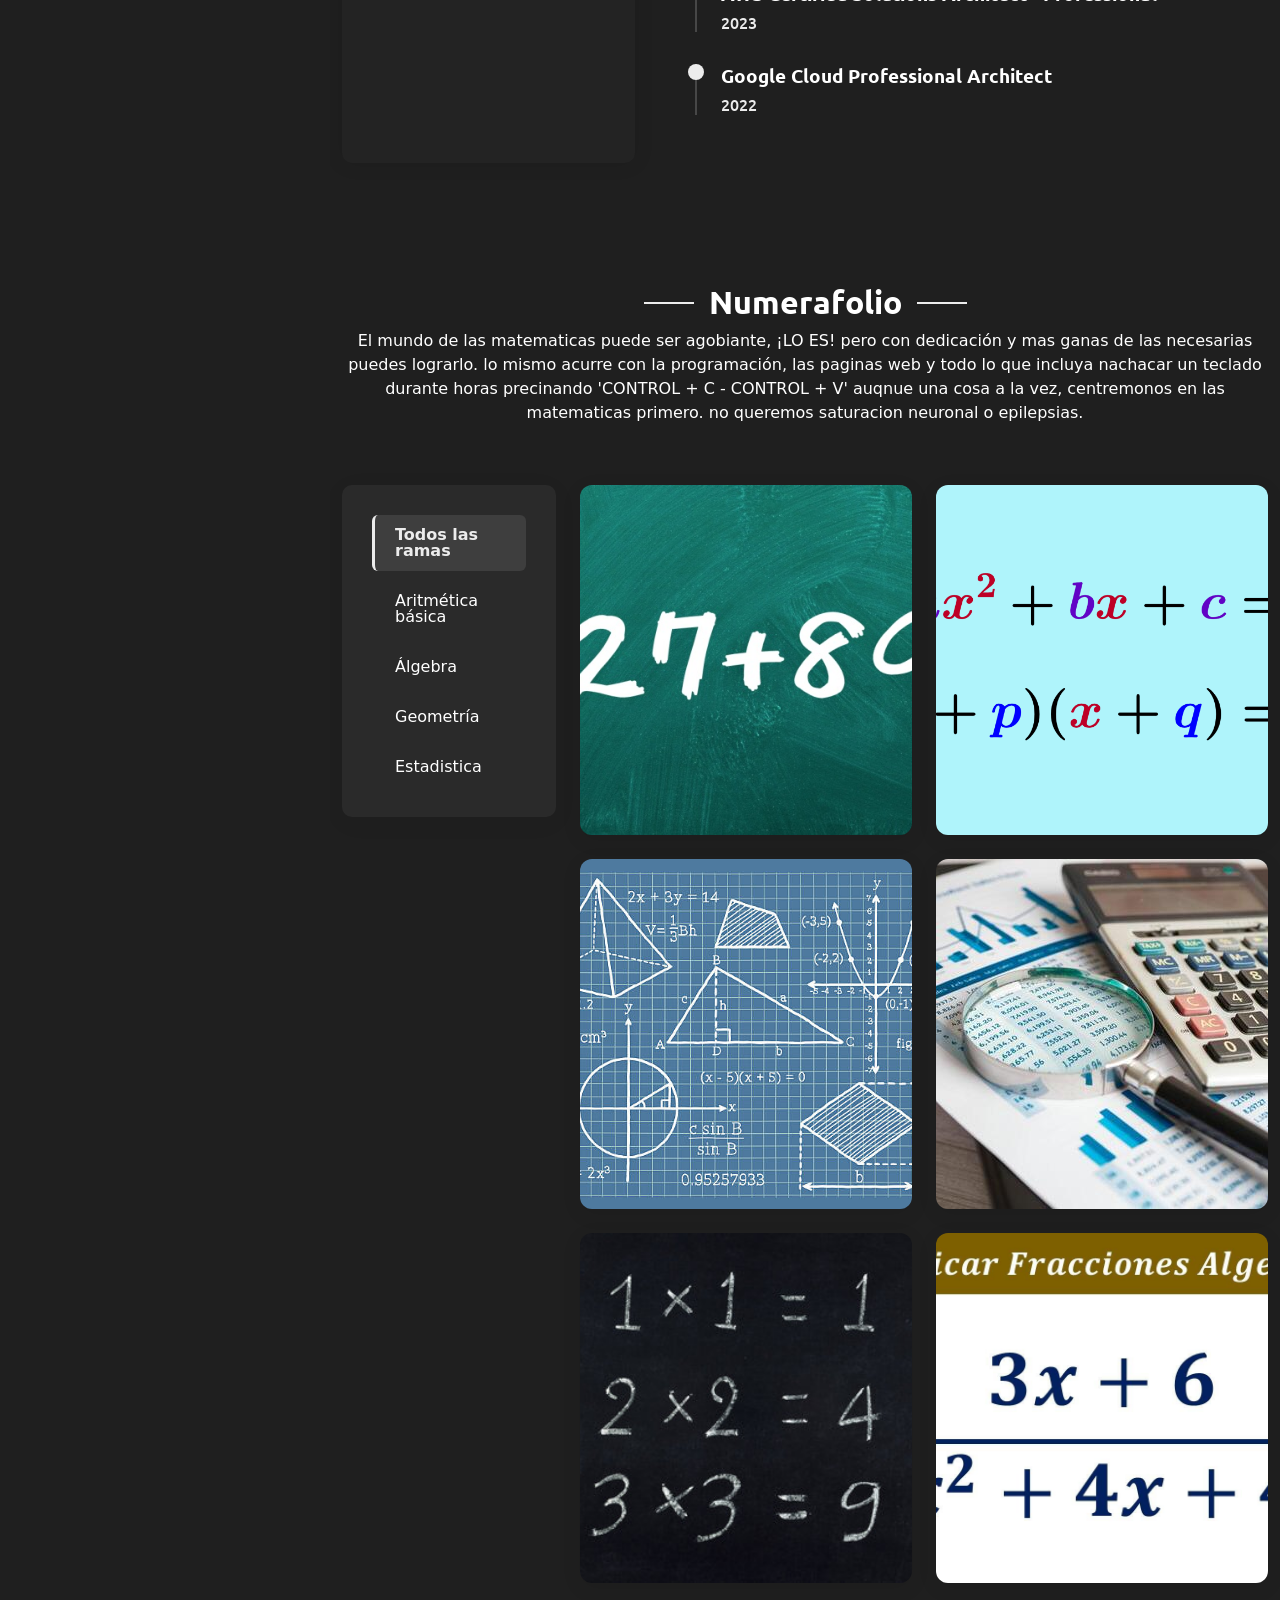
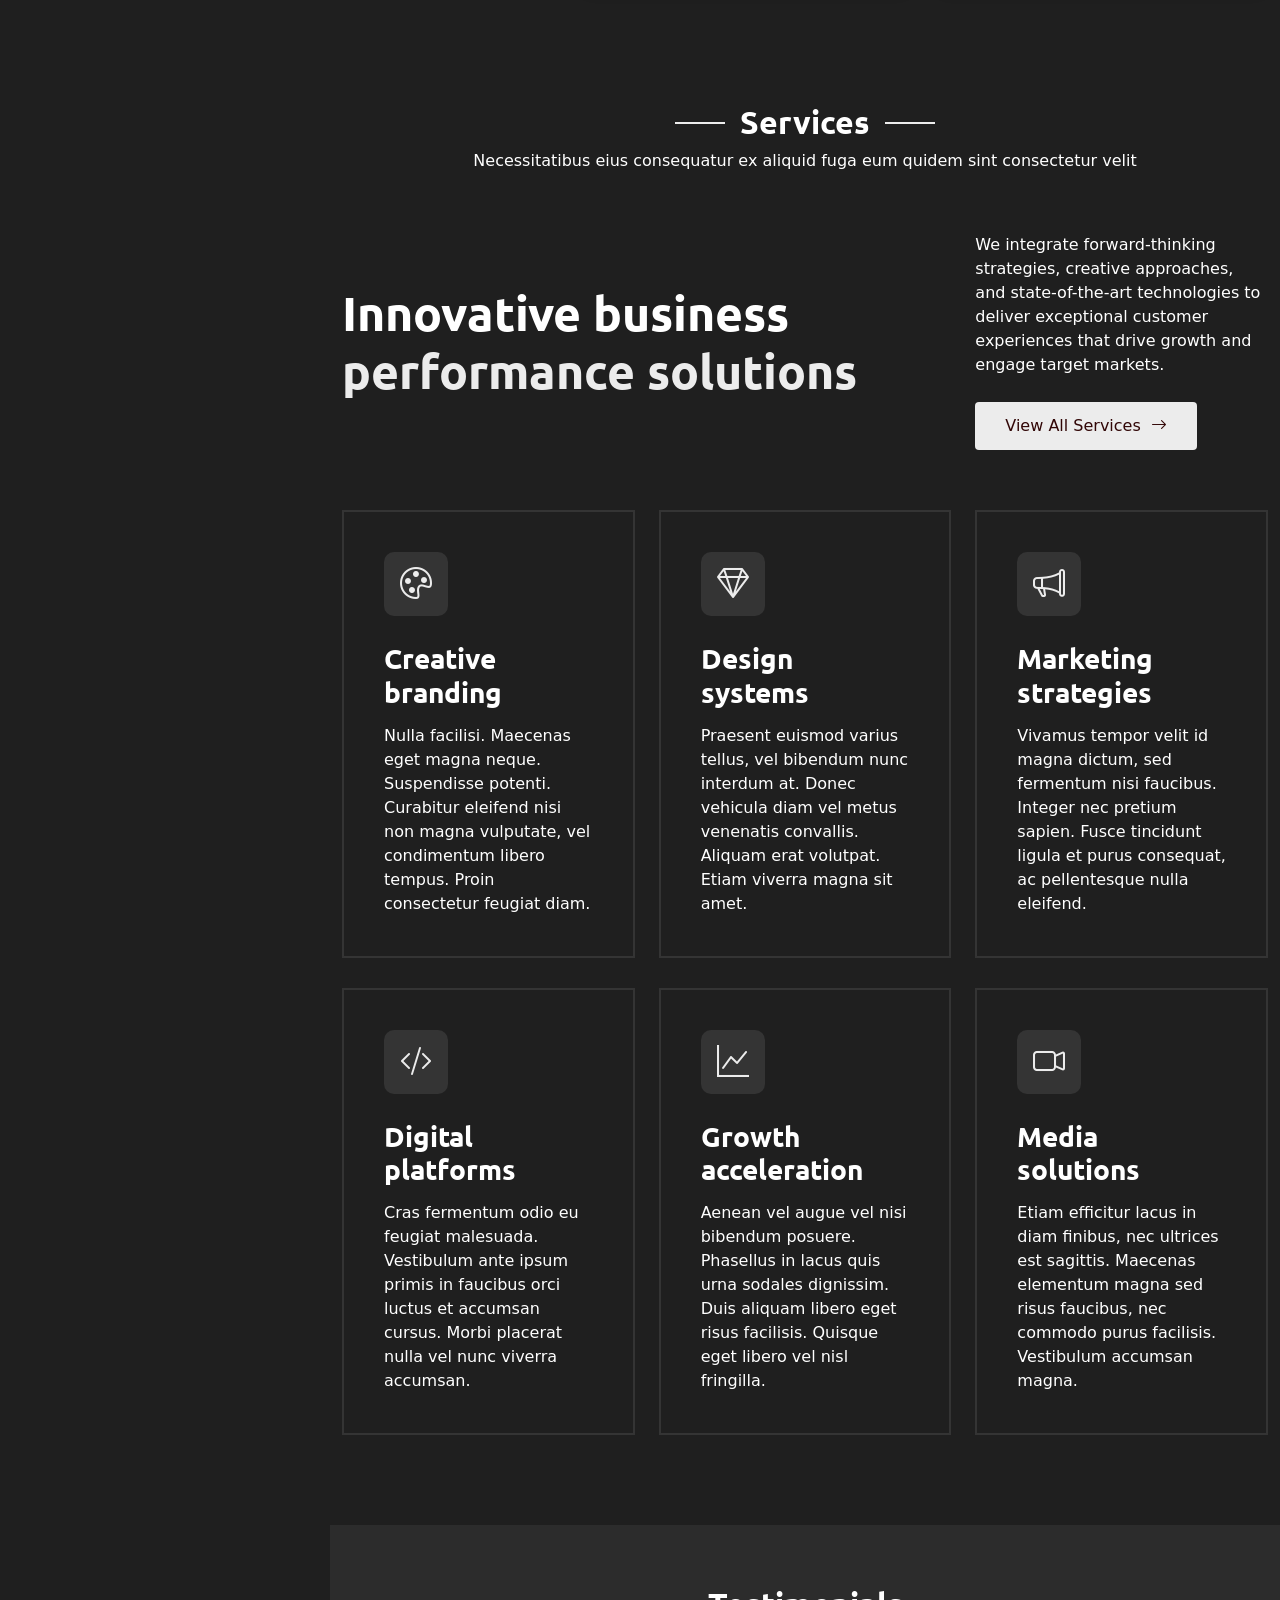
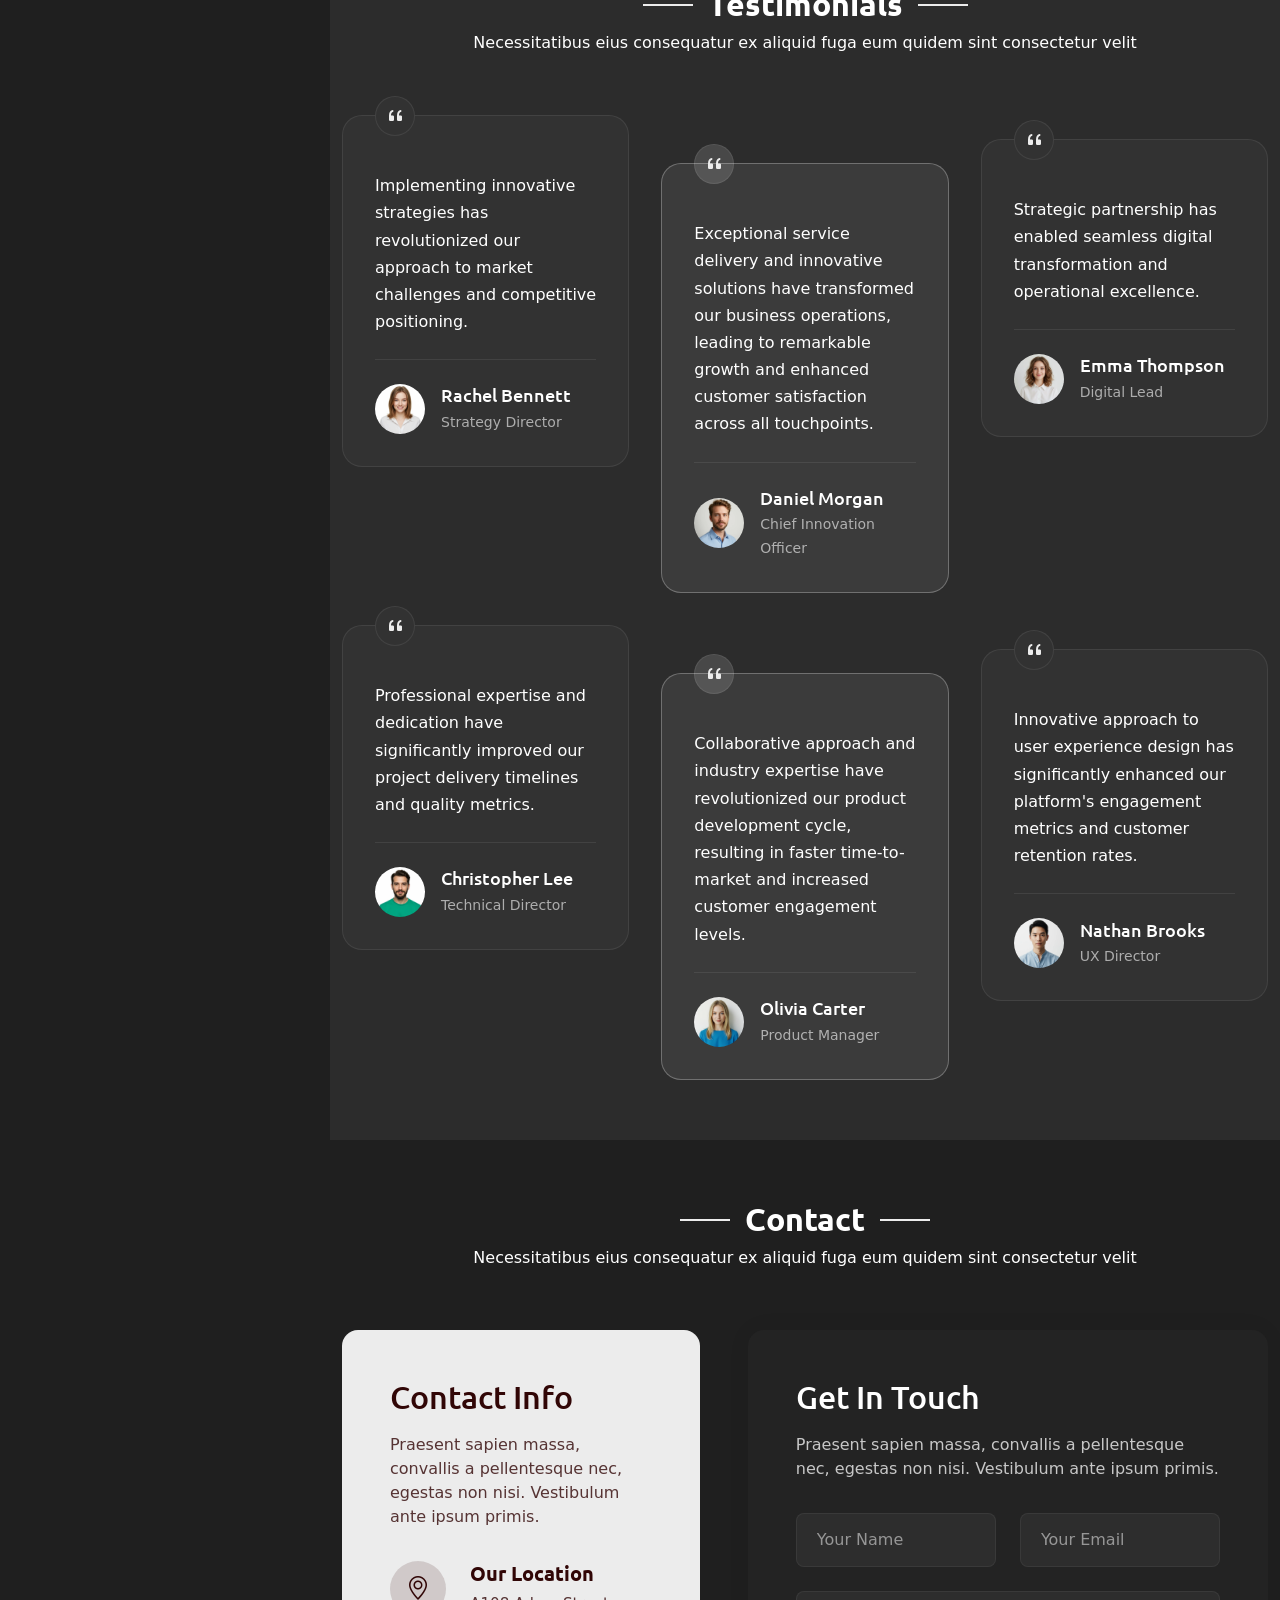
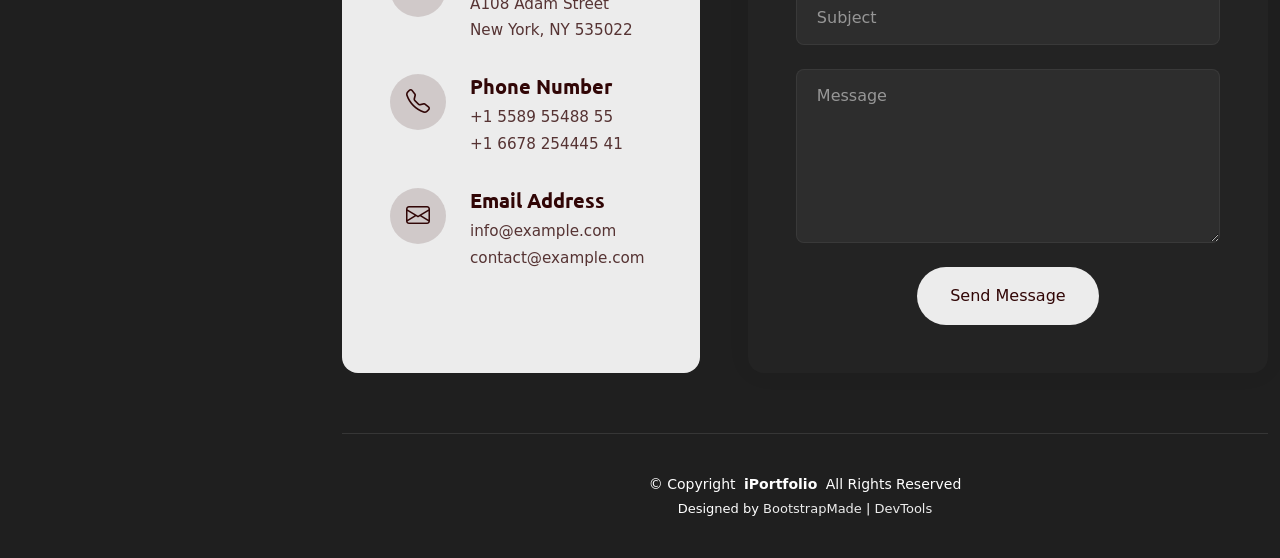
==== commit f43d5741: "commit avanzado" ====
--- a/SnapFolio/index.html
+++ b/SnapFolio/index.html
@@ -15,9 +15,7 @@
   <!-- Fonts -->
   <link href="https://fonts.googleapis.com" rel="preconnect">
   <link href="https://fonts.gstatic.com" rel="preconnect" crossorigin>
-  <link
-    href="https://fonts.googleapis.com/css2?family=Roboto:ital,wght@0,100;0,300;0,400;0,500;0,700;0,900;1,100;1,300;1,400;1,500;1,700;1,900&family=Ubuntu:ital,wght@0,300;0,400;0,500;0,700;1,300;1,400;1,500;1,700&family=Nunito:ital,wght@0,200;0,300;0,400;0,500;0,600;0,700;0,800;0,900;1,200;1,300;1,400;1,500;1,600;1,700;1,800;1,900&display=swap"
-    rel="stylesheet">
+  <link href="https://fonts.googleapis.com/css2?family=Roboto:ital,wght@0,100;0,300;0,400;0,500;0,700;0,900;1,100;1,300;1,400;1,500;1,700;1,900&family=Ubuntu:ital,wght@0,300;0,400;0,500;0,700;1,300;1,400;1,500;1,700&family=Nunito:ital,wght@0,200;0,300;0,400;0,500;0,600;0,700;0,800;0,900;1,200;1,300;1,400;1,500;1,600;1,700;1,800;1,900&display=swap" rel="stylesheet">
 
   <!-- Vendor CSS Files -->
   <link href="assets/vendor/bootstrap/css/bootstrap.min.css" rel="stylesheet">
@@ -51,12 +49,10 @@
           <li><a href="#resume"><i class="bi bi-file-earmark-text navicon"></i> Resume</a></li>
           <li><a href="#portfolio"><i class="bi bi-images navicon"></i> Portfolio</a></li>
           <li><a href="#services"><i class="bi bi-hdd-stack navicon"></i> Services</a></li>
-          <li class="dropdown"><a href="#"><i class="bi bi-menu-button navicon"></i> <span>Dropdown</span> <i
-                class="bi bi-chevron-down toggle-dropdown"></i></a>
+          <li class="dropdown"><a href="#"><i class="bi bi-menu-button navicon"></i> <span>Dropdown</span> <i class="bi bi-chevron-down toggle-dropdown"></i></a>
             <ul>
               <li><a href="#">Dropdown 1</a></li>
-              <li class="dropdown"><a href="#"><span>Deep Dropdown</span> <i
-                    class="bi bi-chevron-down toggle-dropdown"></i></a>
+              <li class="dropdown"><a href="#"><span>Deep Dropdown</span> <i class="bi bi-chevron-down toggle-dropdown"></i></a>
                 <ul>
                   <li><a href="#">Deep Dropdown 1</a></li>
                   <li><a href="#">Deep Dropdown 2</a></li>
@@ -105,11 +101,8 @@
               <div class="hero-text">
                 <h1>MATH<span class="accent-text">MAX</span></h1>
                 <h2>Jhan Carlos Cuellar Peña</h2>
-                <p class="lead">I'm a <span class="typed" data-typed-items="SENA Apprentice, Junior Developer"></span>
-                </p>
-                <p class="description">Me apasiona crear experiencias digitales excepcionales que combinan un diseño
-                  innovador con un desarrollo funcional, y no descansaré hasta lograrlo. Aunque jamas lo hubiera logrado
-                  sin la ayuda de mis mentores y compañeros.</p>
+                <p class="lead">I'm a <span class="typed" data-typed-items="SENA Apprentice, Junior Developer"></span></p>
+                <p class="description">Me apasiona crear experiencias digitales excepcionales que combinan un diseño innovador con un desarrollo funcional, y no descansaré hasta lograrlo. Aunque jamas lo hubiera logrado sin la ayuda de mis mentores y compañeros.</p>
 
                 <div class="hero-actions">
                   <a href="#portfolio" class="btn btn-primary">MIRA MI TRABAJO!</a>
@@ -187,15 +180,9 @@
               </div>
 
               <div class="description">
-                <p>Ser instructor del SENA para mí significa mucho más que venir a enseñar programación o explicar cómo
-                  funciona un código. Me gusta ver cómo una persona que al principio no sabe por dónde empezar, poco a
-                  poco comienza a entender, a crear y a descubrir todo lo que es capaz de hacer.</p>
-
-                <p>Mi objetivo es que mis aprendices realmente aprendan, que no hagan las cosas simplemente por cumplir
-                  o entregar una actividad. Quiero que se equivoquen, que pregunten, que intenten y que, con el tiempo,
-                  sean capaces de crear cosas increíbles por sí mismos. Porque al final, eso es lo que más satisfacción
-                  me da: ver cómo una simple idea puede convertirse en un proyecto real gracias al conocimiento, la
-                  dedicación y las ganas de aprender.</p>
+                <p>Ser instructor del SENA para mí significa mucho más que venir a enseñar programación o explicar cómo funciona un código. Me gusta ver cómo una persona que al principio no sabe por dónde empezar, poco a poco comienza a entender, a crear y a descubrir todo lo que es capaz de hacer.</p>
+
+                <p>Mi objetivo es que mis aprendices realmente aprendan, que no hagan las cosas simplemente por cumplir o entregar una actividad. Quiero que se equivoquen, que pregunten, que intenten y que, con el tiempo, sean capaces de crear cosas increíbles por sí mismos. Porque al final, eso es lo que más satisfacción me da: ver cómo una simple idea puede convertirse en un proyecto real gracias al conocimiento, la dedicación y las ganas de aprender.</p>
               </div>
 
               <div class="stats-grid">
@@ -266,8 +253,7 @@
                 <div class="icon-wrapper">
                   <i class="bi bi-emoji-smile"></i>
                 </div>
-                <span data-purecounter-start="0" data-purecounter-end="232" data-purecounter-duration="1"
-                  class="purecounter"></span>
+                <span data-purecounter-start="0" data-purecounter-end="232" data-purecounter-duration="1" class="purecounter"></span>
                 <p>Aprendices Agradecidos</p>
               </div><!-- End Stats Item -->
 
@@ -275,8 +261,7 @@
                 <div class="icon-wrapper">
                   <i class="bi bi-journal-richtext"></i>
                 </div>
-                <span data-purecounter-start="0" data-purecounter-end="521" data-purecounter-duration="1"
-                  class="purecounter"></span>
+                <span data-purecounter-start="0" data-purecounter-end="521" data-purecounter-duration="1" class="purecounter"></span>
                 <p>Proyectos Completados</p>
               </div><!-- End Stats Item -->
 
@@ -284,8 +269,7 @@
                 <div class="icon-wrapper">
                   <i class="bi bi-headset"></i>
                 </div>
-                <span data-purecounter-start="0" data-purecounter-end="1463" data-purecounter-duration="1"
-                  class="purecounter"></span>
+                <span data-purecounter-start="0" data-purecounter-end="1463" data-purecounter-duration="1" class="purecounter"></span>
                 <p>Horas de Soporte</p>
               </div><!-- End Stats Item -->
 
@@ -293,8 +277,7 @@
                 <div class="icon-wrapper">
                   <i class="bi bi-people"></i>
                 </div>
-                <span data-purecounter-start="0" data-purecounter-end="15" data-purecounter-duration="1"
-                  class="purecounter"></span>
+                <span data-purecounter-start="0" data-purecounter-end="15" data-purecounter-duration="1" class="purecounter"></span>
                 <p>Titulos Obtenidos</p>
               </div><!-- End Stats Item -->
             </div>
@@ -311,9 +294,8 @@
       <!-- Section Title -->
       <div class="container section-title" data-aos="fade-up">
         <h2>Habilidades</h2>
-        <p>Habilidades, conocimientos y experiencia con dedicación, buscando que cada aprendiz comprenda, aprenda y
-          pueda desarrollar sus propias ideas con seguridad y creatividad.
-        </p>
+        <p>Habilidades, conocimientos y experiencia con dedicación, buscando que cada aprendiz comprenda, aprenda y pueda desarrollar sus propias ideas con seguridad y creatividad.
+</p>
       </div><!-- End Section Title -->
 
       <div class="container" data-aos="fade-up" data-aos-delay="100">
@@ -329,8 +311,7 @@
                     <span class="skill-percentage">95%</span>
                   </div>
                   <div class="progress">
-                    <div class="progress-bar" role="progressbar" aria-valuenow="95" aria-valuemin="0"
-                      aria-valuemax="100"></div>
+                    <div class="progress-bar" role="progressbar" aria-valuenow="95" aria-valuemin="0" aria-valuemax="100"></div>
                   </div>
                   <div class="skill-tooltip">Conocimiento experto en HTML5 semántico y técnicas modernas de CSS3.</div>
                 </div>
@@ -341,11 +322,9 @@
                     <span class="skill-percentage">85%</span>
                   </div>
                   <div class="progress">
-                    <div class="progress-bar" role="progressbar" aria-valuenow="85" aria-valuemin="0"
-                      aria-valuemax="100"></div>
-                  </div>
-                  <div class="skill-tooltip">Fuerte dominio en ES6+, manipulación del DOM y marcos de trabajo modernos
-                  </div>
+                    <div class="progress-bar" role="progressbar" aria-valuenow="85" aria-valuemin="0" aria-valuemax="100"></div>
+                  </div>
+                  <div class="skill-tooltip">Fuerte dominio en ES6+, manipulación del DOM y marcos de trabajo modernos</div>
                 </div>
 
                 <div class="skill-item">
@@ -354,11 +333,9 @@
                     <span class="skill-percentage">80%</span>
                   </div>
                   <div class="progress">
-                    <div class="progress-bar" role="progressbar" aria-valuenow="80" aria-valuemin="0"
-                      aria-valuemax="100"></div>
-                  </div>
-                  <div class="skill-tooltip">Experiencia con React hooks, gestión de estado y arquitectura de
-                    componentes</div>
+                    <div class="progress-bar" role="progressbar" aria-valuenow="80" aria-valuemin="0" aria-valuemax="100"></div>
+                  </div>
+                  <div class="skill-tooltip">Experiencia con React hooks, gestión de estado y arquitectura de componentes</div>
                 </div>
               </div>
             </div><!-- End Frontend Skills -->
@@ -374,8 +351,7 @@
                     <span class="skill-percentage">75%</span>
                   </div>
                   <div class="progress">
-                    <div class="progress-bar" role="progressbar" aria-valuenow="75" aria-valuemin="0"
-                      aria-valuemax="100"></div>
+                    <div class="progress-bar" role="progressbar" aria-valuenow="75" aria-valuemin="0" aria-valuemax="100"></div>
                   </div>
                   <div class="skill-tooltip">Desarrollo de lado del servidor en JavaScript con Express y REST APIs</div>
                 </div>
@@ -386,8 +362,7 @@
                     <span class="skill-percentage">70%</span>
                   </div>
                   <div class="progress">
-                    <div class="progress-bar" role="progressbar" aria-valuenow="70" aria-valuemin="0"
-                      aria-valuemax="100"></div>
+                    <div class="progress-bar" role="progressbar" aria-valuenow="70" aria-valuemin="0" aria-valuemax="100"></div>
                   </div>
                   <div class="skill-tooltip">Desarrollo en Python con Django y herramientas de análisis de datos</div>
                 </div>
@@ -398,8 +373,7 @@
                     <span class="skill-percentage">65%</span>
                   </div>
                   <div class="progress">
-                    <div class="progress-bar" role="progressbar" aria-valuenow="65" aria-valuemin="0"
-                      aria-valuemax="100"></div>
+                    <div class="progress-bar" role="progressbar" aria-valuenow="65" aria-valuemin="0" aria-valuemax="100"></div>
                   </div>
                   <div class="skill-tooltip">Diseño de bases de datos, optimización y consultas complejas</div>
                 </div>
@@ -418,9 +392,7 @@
       <!-- Section Title -->
       <div class="container section-title" data-aos="fade-up">
         <h2>Resume</h2>
-        <p>Magnam dolores commodi suscipit. Necessitatibus eius consequatur ex aliquid fuga eum quidem. Sit sint
-          consectetur velit. Quisquam quos quisquam cupiditate. Et nemo qui impedit suscipit alias ea. Quia fugiat sit
-          in iste officiis commodi quidem hic quas.</p>
+        <p>Magnam dolores commodi suscipit. Necessitatibus eius consequatur ex aliquid fuga eum quidem. Sit sint consectetur velit. Quisquam quos quisquam cupiditate. Et nemo qui impedit suscipit alias ea. Quia fugiat sit in iste officiis commodi quidem hic quas.</p>
       </div><!-- End Section Title -->
 
       <div class="container" data-aos="fade-up" data-aos-delay="100">
@@ -434,8 +406,7 @@
               </div>
 
               <h3>Professional Summary</h3>
-              <p>Driven software architect with expertise in developing scalable, high-performance enterprise solutions.
-                Passionate about leveraging cutting-edge technologies to solve complex business challenges.</p>
+              <p>Driven software architect with expertise in developing scalable, high-performance enterprise solutions. Passionate about leveraging cutting-edge technologies to solve complex business challenges.</p>
 
               <h3 class="mt-4">Contact Information</h3>
               <ul class="contact-info list-unstyled">
@@ -453,8 +424,7 @@
                     <span>95%</span>
                   </div>
                   <div class="progress">
-                    <div class="progress-bar" role="progressbar" aria-valuenow="95" aria-valuemin="0"
-                      aria-valuemax="100"></div>
+                    <div class="progress-bar" role="progressbar" aria-valuenow="95" aria-valuemin="0" aria-valuemax="100"></div>
                   </div>
                 </div>
 
@@ -464,8 +434,7 @@
                     <span>85%</span>
                   </div>
                   <div class="progress">
-                    <div class="progress-bar" role="progressbar" aria-valuenow="85" aria-valuemin="0"
-                      aria-valuemax="100"></div>
+                    <div class="progress-bar" role="progressbar" aria-valuenow="85" aria-valuemin="0" aria-valuemax="100"></div>
                   </div>
                 </div>
 
@@ -475,8 +444,7 @@
                     <span>90%</span>
                   </div>
                   <div class="progress">
-                    <div class="progress-bar" role="progressbar" aria-valuenow="90" aria-valuemin="0"
-                      aria-valuemax="100"></div>
+                    <div class="progress-bar" role="progressbar" aria-valuenow="90" aria-valuemin="0" aria-valuemax="100"></div>
                   </div>
                 </div>
 
@@ -486,8 +454,7 @@
                     <span>80%</span>
                   </div>
                   <div class="progress">
-                    <div class="progress-bar" role="progressbar" aria-valuenow="80" aria-valuemin="0"
-                      aria-valuemax="100"></div>
+                    <div class="progress-bar" role="progressbar" aria-valuenow="80" aria-valuemin="0" aria-valuemax="100"></div>
                   </div>
                 </div>
               </div>
@@ -565,52 +532,13 @@
 
     </section><!-- /Resume Section -->
 
-    <!-- presentacion video estadistico sos -->
-     <section>
-      <link rel="stylesheet" href="mp4.css">
-
-
-      <video controls autoplay muted>
-        <source src="videitix.mp4" type="video/mp4">
-      </video>
-
-
-     </section>
-
-
-
-
-
-
-
-     <!-- presentacion video estadistico sos -->
-
-
-
-
-
-
-
-
-
-
-
-
-
-
-
-
-
     <!-- Portfolio Section -->
     <section id="portfolio" class="portfolio section">
 
       <!-- Section Title -->
       <div class="container section-title" data-aos="fade-up">
         <h2>Numerafolio</h2>
-        <p>El mundo de las matematicas puede ser agobiante, ¡LO ES! pero con dedicación y mas ganas de las necesarias
-          puedes lograrlo. lo mismo acurre con la programación, las paginas web y todo lo que incluya nachacar un
-          teclado durante horas precinando 'CONTROL + C - CONTROL + V' auqnue una cosa a la vez, centremonos en las
-          matematicas primero. no queremos saturacion neuronal o epilepsias.</p>
+        <p>El mundo de las matematicas puede ser agobiante, ¡LO ES! pero con dedicación y mas ganas de las necesarias puedes lograrlo. lo mismo acurre con la programación, las paginas web y todo lo que incluya nachacar un teclado durante horas precinando 'CONTROL + C - CONTROL + V' auqnue una cosa a la vez, centremonos en las matematicas primero. no queremos saturacion neuronal o epilepsias.</p>
       </div><!-- End Section Title -->
 
       <div class="container" data-aos="fade-up" data-aos-delay="100">
@@ -635,15 +563,13 @@
 
                 <div class="col-lg-6 col-md-6 portfolio-item isotope-item filter-photography">
                   <div class="portfolio-wrap">
-                    <img src="assets/img/portfolio/portfolio-portrait-1.jpg" class="img-fluid" alt="Portfolio Image"
-                      loading="lazy">
+                    <img src="assets/img/portfolio/portfolio-portrait-1.jpg" class="img-fluid" alt="Portfolio Image" loading="lazy">
                     <div class="portfolio-info">
                       <div class="content">
                         <span class="category">Suma o adicion</span>
                         <h4>sumala a tu vida</h4>
                         <div class="portfolio-links">
-                          <a href="assets/img/portfolio/portfolio-portrait-1.jpg" class="glightbox"
-                            title="Capturing Moments"><i class="bi bi-plus-lg"></i></a>
+                          <a href="assets/img/portfolio/portfolio-portrait-1.jpg" class="glightbox" title="Capturing Moments"><i class="bi bi-plus-lg"></i></a>
                           <a href="portfolio-details.html" title="More Details"><i class="bi bi-arrow-right"></i></a>
                         </div>
                       </div>
@@ -653,15 +579,13 @@
 
                 <div class="col-lg-6 col-md-6 portfolio-item isotope-item filter-design">
                   <div class="portfolio-wrap">
-                    <img src="assets/img/portfolio/portfolio-2.png" class="img-fluid" alt="Portfolio Image"
-                      loading="lazy">
+                    <img src="assets/img/portfolio/portfolio-2.png" class="img-fluid" alt="Portfolio Image" loading="lazy">
                     <div class="portfolio-info">
                       <div class="content">
                         <span class="category">Álgebra</span>
                         <h4>quien no tiene o tubo su libro?</h4>
                         <div class="portfolio-links">
-                          <a href="assets/img/portfolio/portfolio-2.png" class="glightbox" title="Woodcraft Design"><i
-                              class="bi bi-plus-lg"></i></a>
+                          <a href="assets/img/portfolio/portfolio-2.png" class="glightbox" title="Woodcraft Design"><i class="bi bi-plus-lg"></i></a>
                           <a href="portfolio-details.html" title="More Details"><i class="bi bi-arrow-right"></i></a>
                         </div>
                       </div>
@@ -671,15 +595,13 @@
 
                 <div class="col-lg-6 col-md-6 portfolio-item isotope-item filter-automotive">
                   <div class="portfolio-wrap">
-                    <img src="assets/img/portfolio/portfolio-portrait-2.jpg" class="img-fluid" alt="Portfolio Image"
-                      loading="lazy">
+                    <img src="assets/img/portfolio/portfolio-portrait-2.jpg" class="img-fluid" alt="Portfolio Image" loading="lazy">
                     <div class="portfolio-info">
                       <div class="content">
                         <span class="category">Geometría</span>
                         <h4>como en el minecraft</h4>
                         <div class="portfolio-links">
-                          <a href="assets/img/portfolio/portfolio-portrait-2.jpg" class="glightbox"
-                            title="Classic Beauty"><i class="bi bi-plus-lg"></i></a>
+                          <a href="assets/img/portfolio/portfolio-portrait-2.jpg" class="glightbox" title="Classic Beauty"><i class="bi bi-plus-lg"></i></a>
                           <a href="portfolio-details.html" title="More Details"><i class="bi bi-arrow-right"></i></a>
                         </div>
                       </div>
@@ -689,15 +611,13 @@
 
                 <div class="col-lg-6 col-md-6 portfolio-item isotope-item filter-nature">
                   <div class="portfolio-wrap">
-                    <img src="assets/img/portfolio/portfolio-portrait-4.jpg" class="img-fluid" alt="Portfolio Image"
-                      loading="lazy">
+                    <img src="assets/img/portfolio/portfolio-portrait-4.jpg" class="img-fluid" alt="Portfolio Image" loading="lazy">
                     <div class="portfolio-info">
                       <div class="content">
                         <span class="category">Estadistica</span>
                         <h4>Es probable que te guste</h4>
                         <div class="portfolio-links">
-                          <a href="assets/img/portfolio/portfolio-portrait-4.jpg" class="glightbox"
-                            title="Natural Growth"><i class="bi bi-plus-lg"></i></a>
+                          <a href="assets/img/portfolio/portfolio-portrait-4.jpg" class="glightbox" title="Natural Growth"><i class="bi bi-plus-lg"></i></a>
                           <a href="portfolio-details.html" title="More Details"><i class="bi bi-arrow-right"></i></a>
                         </div>
                       </div>
@@ -707,15 +627,13 @@
 
                 <div class="col-lg-6 col-md-6 portfolio-item isotope-item filter-photography">
                   <div class="portfolio-wrap">
-                    <img src="assets/img/portfolio/portfolio-5.jpg" class="img-fluid" alt="Portfolio Image"
-                      loading="lazy">
+                    <img src="assets/img/portfolio/portfolio-5.jpg" class="img-fluid" alt="Portfolio Image" loading="lazy">
                     <div class="portfolio-info">
                       <div class="content">
                         <span class="category">Multiplicacion</span>
                         <h4>tu memoria tan firme como una tabla</h4>
                         <div class="portfolio-links">
-                          <a href="assets/img/portfolio/portfolio-5.jpg" class="glightbox" title="Urban Stories"><i
-                              class="bi bi-plus-lg"></i></a>
+                          <a href="assets/img/portfolio/portfolio-5.jpg" class="glightbox" title="Urban Stories"><i class="bi bi-plus-lg"></i></a>
                           <a href="portfolio-details.html" title="More Details"><i class="bi bi-arrow-right"></i></a>
                         </div>
                       </div>
@@ -725,15 +643,13 @@
 
                 <div class="col-lg-6 col-md-6 portfolio-item isotope-item filter-design">
                   <div class="portfolio-wrap">
-                    <img src="assets/img/portfolio/portfolio-6.jpg" class="img-fluid" alt="Portfolio Image"
-                      loading="lazy">
+                    <img src="assets/img/portfolio/portfolio-6.jpg" class="img-fluid" alt="Portfolio Image" loading="lazy">
                     <div class="portfolio-info">
                       <div class="content">
                         <span class="category">Factorización</span>
                         <h4>Menos numeros, menos problemas</h4>
                         <div class="portfolio-links">
-                          <a href="assets/img/portfolio/portfolio-6.jpg" class="glightbox" title="Digital Experience"><i
-                              class="bi bi-plus-lg"></i></a>
+                          <a href="assets/img/portfolio/portfolio-6.jpg" class="glightbox" title="Digital Experience"><i class="bi bi-plus-lg"></i></a>
                           <a href="portfolio-details.html" title="More Details"><i class="bi bi-arrow-right"></i></a>
                         </div>
                       </div>
@@ -750,138 +666,6 @@
       </div>
 
     </section><!-- /Portfolio Section -->
-
-    <!-- aqui inicia la seccion MAT-1 -->
-    <section>
-
-      <link href="MAT-1.css" rel="stylesheet">
-      <script src="MAT-1.JS" defer></script>
-      <!-- <script src="MAT-1" defer></script> -->
-
-      <div class="toddo">
-
-        <h1>Calculadora de Fracciones</h1>
-
-        <p class="subtitulo">
-          Realiza operaciones básicas con fracciones
-        </p>
-
-
-        <div class="calculadora">
-
-
-
-          <div class="fraccion">
-
-            <input type="number" id="numerador1" placeholder="0">
-
-            <div class="linea"></div>
-
-            <input type="number" id="denominador1" placeholder="0">
-
-          </div>
-
-
-          <select id="operacion">
-
-            <option value="+">+</option>
-
-            <option value="-">-</option>
-
-            <option value="x">x</option>
-
-            <option value="/">÷</option>
-
-          </select>
-
-
-
-          <div class="fraccion">
-
-            <input type="number" id="numerador2" placeholder="0">
-
-
-            <div class="linea"></div>
-
-            <input type="number" id="denominador2" placeholder="0">
-
-          </div>
-
-          <div class="igual"> = </div>
-
-
-
-          <div class="fraccion resultado">
-
-            <div id="resultadoNumerador">
-              0
-            </div>
-
-            <div class="linea"></div>
-
-            <div id="resultadoDenominador">
-              0
-            </div>
-
-          </div>
-
-        </div>
-        <p id="mensaje"></p>
-        <button type="button" class="btn btn-primary" id="calcular">Calcular</button>
-      </div>
-
-    </section>
-    <!-- aqui termina la seccion MAT-1 -->
-<!-- ----------------------------------------------------- -->
-    <!-- aqui inicia la seccion MAT-2 -->
-<section>
-
-    <link href="MAT-2.css" rel="stylesheet">
-    <script src="MAT-2.JS" defer></script>
-
-    <div class="TODDO">
-        <section id="heading">
-            <h1>EJERCICIO NUMERO #2 JHAN CARLOS CUELLA PEÑA SENA</h1>
-        </section>
-
-        <section id="content2">
-            <div id="title">
-                <h1>29 + 63x = 8 + 41x</h1>
-            </div>
-
-            <section id="options">
-                <button type="button" class="A btn btn-warning"><h1>A</h1></button>
-                <button type="button" class="B btn btn-warning"><h1>B</h1></button>
-                <button type="button" class="C btn btn-warning"><h1>C</h1></button>
-
-            <section id="poss-ans">
-                <div class="value-A"><h1>00</h1></div>
-                <div class="value-B"><h1>00</h1></div>
-                <div class="value-C"><h1>00</h1></div>
-             </section>
-
-            <footer id="Timer">
-                <h1>TIMER:</h1>
-                <h1>0:00</h1>
-            </footer>
-            </div>
-        </section>
-
-    </div>
-
-  </section>
-    <!-- aqui termina la seccion MAT-2 -->
-<!-- ----------------------------------------------------- -->
-    <!-- aqui inicia la seccion MAT-3 -->
-<section>
-
-
-  
-</section>
-
-    <!-- aqui termina la seccion MAT-3 -->
-
-    
 
     <!-- Services Section -->
     <section id="services" class="services section">
@@ -907,8 +691,7 @@
             <div class="col-lg-4 col-md-12">
               <div class="service-summary">
                 <p>
-                  We integrate forward-thinking strategies, creative approaches, and state-of-the-art technologies to
-                  deliver exceptional customer experiences that drive growth and engage target markets.
+                  We integrate forward-thinking strategies, creative approaches, and state-of-the-art technologies to deliver exceptional customer experiences that drive growth and engage target markets.
                 </p>
                 <a href="services.html" class="service-btn">
                   View All Services
@@ -925,8 +708,7 @@
               <div class="service-icon">
                 <i class="bi bi-palette"></i>
               </div>
-              <a href="service-details.html"
-                class="card-action d-flex align-items-center justify-content-center rounded-circle">
+              <a href="service-details.html" class="card-action d-flex align-items-center justify-content-center rounded-circle">
                 <i class="bi bi-arrow-up-right"></i>
               </a>
               <h3>
@@ -935,8 +717,7 @@
                 </a>
               </h3>
               <p>
-                Nulla facilisi. Maecenas eget magna neque. Suspendisse potenti. Curabitur eleifend nisi non magna
-                vulputate, vel condimentum libero tempus. Proin consectetur feugiat diam.
+                Nulla facilisi. Maecenas eget magna neque. Suspendisse potenti. Curabitur eleifend nisi non magna vulputate, vel condimentum libero tempus. Proin consectetur feugiat diam.
               </p>
             </div>
           </div>
@@ -945,8 +726,7 @@
               <div class="service-icon">
                 <i class="bi bi-gem"></i>
               </div>
-              <a href="service-details.html"
-                class="card-action d-flex align-items-center justify-content-center rounded-circle">
+              <a href="service-details.html" class="card-action d-flex align-items-center justify-content-center rounded-circle">
                 <i class="bi bi-arrow-up-right"></i>
               </a>
               <h3>
@@ -955,8 +735,7 @@
                 </a>
               </h3>
               <p>
-                Praesent euismod varius tellus, vel bibendum nunc interdum at. Donec vehicula diam vel metus venenatis
-                convallis. Aliquam erat volutpat. Etiam viverra magna sit amet.
+                Praesent euismod varius tellus, vel bibendum nunc interdum at. Donec vehicula diam vel metus venenatis convallis. Aliquam erat volutpat. Etiam viverra magna sit amet.
               </p>
             </div>
           </div>
@@ -965,8 +744,7 @@
               <div class="service-icon">
                 <i class="bi bi-megaphone"></i>
               </div>
-              <a href="service-details.html"
-                class="card-action d-flex align-items-center justify-content-center rounded-circle">
+              <a href="service-details.html" class="card-action d-flex align-items-center justify-content-center rounded-circle">
                 <i class="bi bi-arrow-up-right"></i>
               </a>
               <h3>
@@ -975,8 +753,7 @@
                 </a>
               </h3>
               <p>
-                Vivamus tempor velit id magna dictum, sed fermentum nisi faucibus. Integer nec pretium sapien. Fusce
-                tincidunt ligula et purus consequat, ac pellentesque nulla eleifend.
+                Vivamus tempor velit id magna dictum, sed fermentum nisi faucibus. Integer nec pretium sapien. Fusce tincidunt ligula et purus consequat, ac pellentesque nulla eleifend.
               </p>
             </div>
           </div>
@@ -985,8 +762,7 @@
               <div class="service-icon">
                 <i class="bi bi-code-slash"></i>
               </div>
-              <a href="service-details.html"
-                class="card-action d-flex align-items-center justify-content-center rounded-circle">
+              <a href="service-details.html" class="card-action d-flex align-items-center justify-content-center rounded-circle">
                 <i class="bi bi-arrow-up-right"></i>
               </a>
               <h3>
@@ -995,8 +771,7 @@
                 </a>
               </h3>
               <p>
-                Cras fermentum odio eu feugiat malesuada. Vestibulum ante ipsum primis in faucibus orci luctus et
-                accumsan cursus. Morbi placerat nulla vel nunc viverra accumsan.
+                Cras fermentum odio eu feugiat malesuada. Vestibulum ante ipsum primis in faucibus orci luctus et accumsan cursus. Morbi placerat nulla vel nunc viverra accumsan.
               </p>
             </div>
           </div>
@@ -1005,8 +780,7 @@
               <div class="service-icon">
                 <i class="bi bi-graph-up"></i>
               </div>
-              <a href="service-details.html"
-                class="card-action d-flex align-items-center justify-content-center rounded-circle">
+              <a href="service-details.html" class="card-action d-flex align-items-center justify-content-center rounded-circle">
                 <i class="bi bi-arrow-up-right"></i>
               </a>
               <h3>
@@ -1015,8 +789,7 @@
                 </a>
               </h3>
               <p>
-                Aenean vel augue vel nisi bibendum posuere. Phasellus in lacus quis urna sodales dignissim. Duis aliquam
-                libero eget risus facilisis. Quisque eget libero vel nisl fringilla.
+                Aenean vel augue vel nisi bibendum posuere. Phasellus in lacus quis urna sodales dignissim. Duis aliquam libero eget risus facilisis. Quisque eget libero vel nisl fringilla.
               </p>
             </div>
           </div>
@@ -1025,8 +798,7 @@
               <div class="service-icon">
                 <i class="bi bi-camera-video"></i>
               </div>
-              <a href="service-details.html"
-                class="card-action d-flex align-items-center justify-content-center rounded-circle">
+              <a href="service-details.html" class="card-action d-flex align-items-center justify-content-center rounded-circle">
                 <i class="bi bi-arrow-up-right"></i>
               </a>
               <h3>
@@ -1035,8 +807,7 @@
                 </a>
               </h3>
               <p>
-                Etiam efficitur lacus in diam finibus, nec ultrices est sagittis. Maecenas elementum magna sed risus
-                faucibus, nec commodo purus facilisis. Vestibulum accumsan magna.
+                Etiam efficitur lacus in diam finibus, nec ultrices est sagittis. Maecenas elementum magna sed risus faucibus, nec commodo purus facilisis. Vestibulum accumsan magna.
               </p>
             </div>
           </div>
@@ -1064,8 +835,7 @@
               <div class="quote-pattern">
                 <i class="bi bi-quote"></i>
               </div>
-              <p>Implementing innovative strategies has revolutionized our approach to market challenges and competitive
-                positioning.</p>
+              <p>Implementing innovative strategies has revolutionized our approach to market challenges and competitive positioning.</p>
               <div class="client-info">
                 <div class="client-image">
                   <img src="assets/img/person/person-f-7.webp" alt="Client">
@@ -1083,8 +853,7 @@
               <div class="quote-pattern">
                 <i class="bi bi-quote"></i>
               </div>
-              <p>Exceptional service delivery and innovative solutions have transformed our business operations, leading
-                to remarkable growth and enhanced customer satisfaction across all touchpoints.</p>
+              <p>Exceptional service delivery and innovative solutions have transformed our business operations, leading to remarkable growth and enhanced customer satisfaction across all touchpoints.</p>
               <div class="client-info">
                 <div class="client-image">
                   <img src="assets/img/person/person-m-7.webp" alt="Client">
@@ -1120,8 +889,7 @@
               <div class="quote-pattern">
                 <i class="bi bi-quote"></i>
               </div>
-              <p>Professional expertise and dedication have significantly improved our project delivery timelines and
-                quality metrics.</p>
+              <p>Professional expertise and dedication have significantly improved our project delivery timelines and quality metrics.</p>
               <div class="client-info">
                 <div class="client-image">
                   <img src="assets/img/person/person-m-8.webp" alt="Client">
@@ -1139,8 +907,7 @@
               <div class="quote-pattern">
                 <i class="bi bi-quote"></i>
               </div>
-              <p>Collaborative approach and industry expertise have revolutionized our product development cycle,
-                resulting in faster time-to-market and increased customer engagement levels.</p>
+              <p>Collaborative approach and industry expertise have revolutionized our product development cycle, resulting in faster time-to-market and increased customer engagement levels.</p>
               <div class="client-info">
                 <div class="client-image">
                   <img src="assets/img/person/person-f-9.webp" alt="Client">
@@ -1158,8 +925,7 @@
               <div class="quote-pattern">
                 <i class="bi bi-quote"></i>
               </div>
-              <p>Innovative approach to user experience design has significantly enhanced our platform's engagement
-                metrics and customer retention rates.</p>
+              <p>Innovative approach to user experience design has significantly enhanced our platform's engagement metrics and customer retention rates.</p>
               <div class="client-info">
                 <div class="client-image">
                   <img src="assets/img/person/person-m-13.webp" alt="Client">
@@ -1193,8 +959,7 @@
           <div class="col-lg-5">
             <div class="info-box">
               <h3>Contact Info</h3>
-              <p>Praesent sapien massa, convallis a pellentesque nec, egestas non nisi. Vestibulum ante ipsum primis.
-              </p>
+              <p>Praesent sapien massa, convallis a pellentesque nec, egestas non nisi. Vestibulum ante ipsum primis.</p>
 
               <div class="info-item">
                 <div class="icon-box">
@@ -1234,8 +999,7 @@
           <div class="col-lg-7">
             <div class="contact-form">
               <h3>Get In Touch</h3>
-              <p>Praesent sapien massa, convallis a pellentesque nec, egestas non nisi. Vestibulum ante ipsum primis.
-              </p>
+              <p>Praesent sapien massa, convallis a pellentesque nec, egestas non nisi. Vestibulum ante ipsum primis.</p>
 
               <form action="forms/contact.php" method="post" class="php-email-form">
                 <div class="row gy-4">
@@ -1282,24 +1046,21 @@
 
     <div class="container">
       <div class="copyright text-center ">
-        <p>© <span>Copyright</span> <strong class="px-1 sitename">iPortfolio</strong> <span>All Rights Reserved</span>
-        </p>
+        <p>© <span>Copyright</span> <strong class="px-1 sitename">iPortfolio</strong> <span>All Rights Reserved</span></p>
       </div>
       <div class="credits">
         <!-- All the links in the footer should remain intact. -->
         <!-- You can delete the links only if you've purchased the pro version. -->
         <!-- Licensing information: https://bootstrapmade.com/license/ -->
         <!-- Purchase the pro version with working PHP/AJAX contact form: [buy-url] -->
-        Designed by <a href="https://bootstrapmade.com/">BootstrapMade</a> | <a
-          href="https://bootstrapmade.com/tools/">DevTools</a>
+        Designed by <a href="https://bootstrapmade.com/">BootstrapMade</a> | <a href="https://bootstrapmade.com/tools/">DevTools</a>
       </div>
     </div>
 
   </footer>
 
   <!-- Scroll Top -->
-  <a href="#" id="scroll-top" class="scroll-top d-flex align-items-center justify-content-center"><i
-      class="bi bi-arrow-up-short"></i></a>
+  <a href="#" id="scroll-top" class="scroll-top d-flex align-items-center justify-content-center"><i class="bi bi-arrow-up-short"></i></a>
 
   <!-- Preloader -->
   <div id="preloader"></div>
